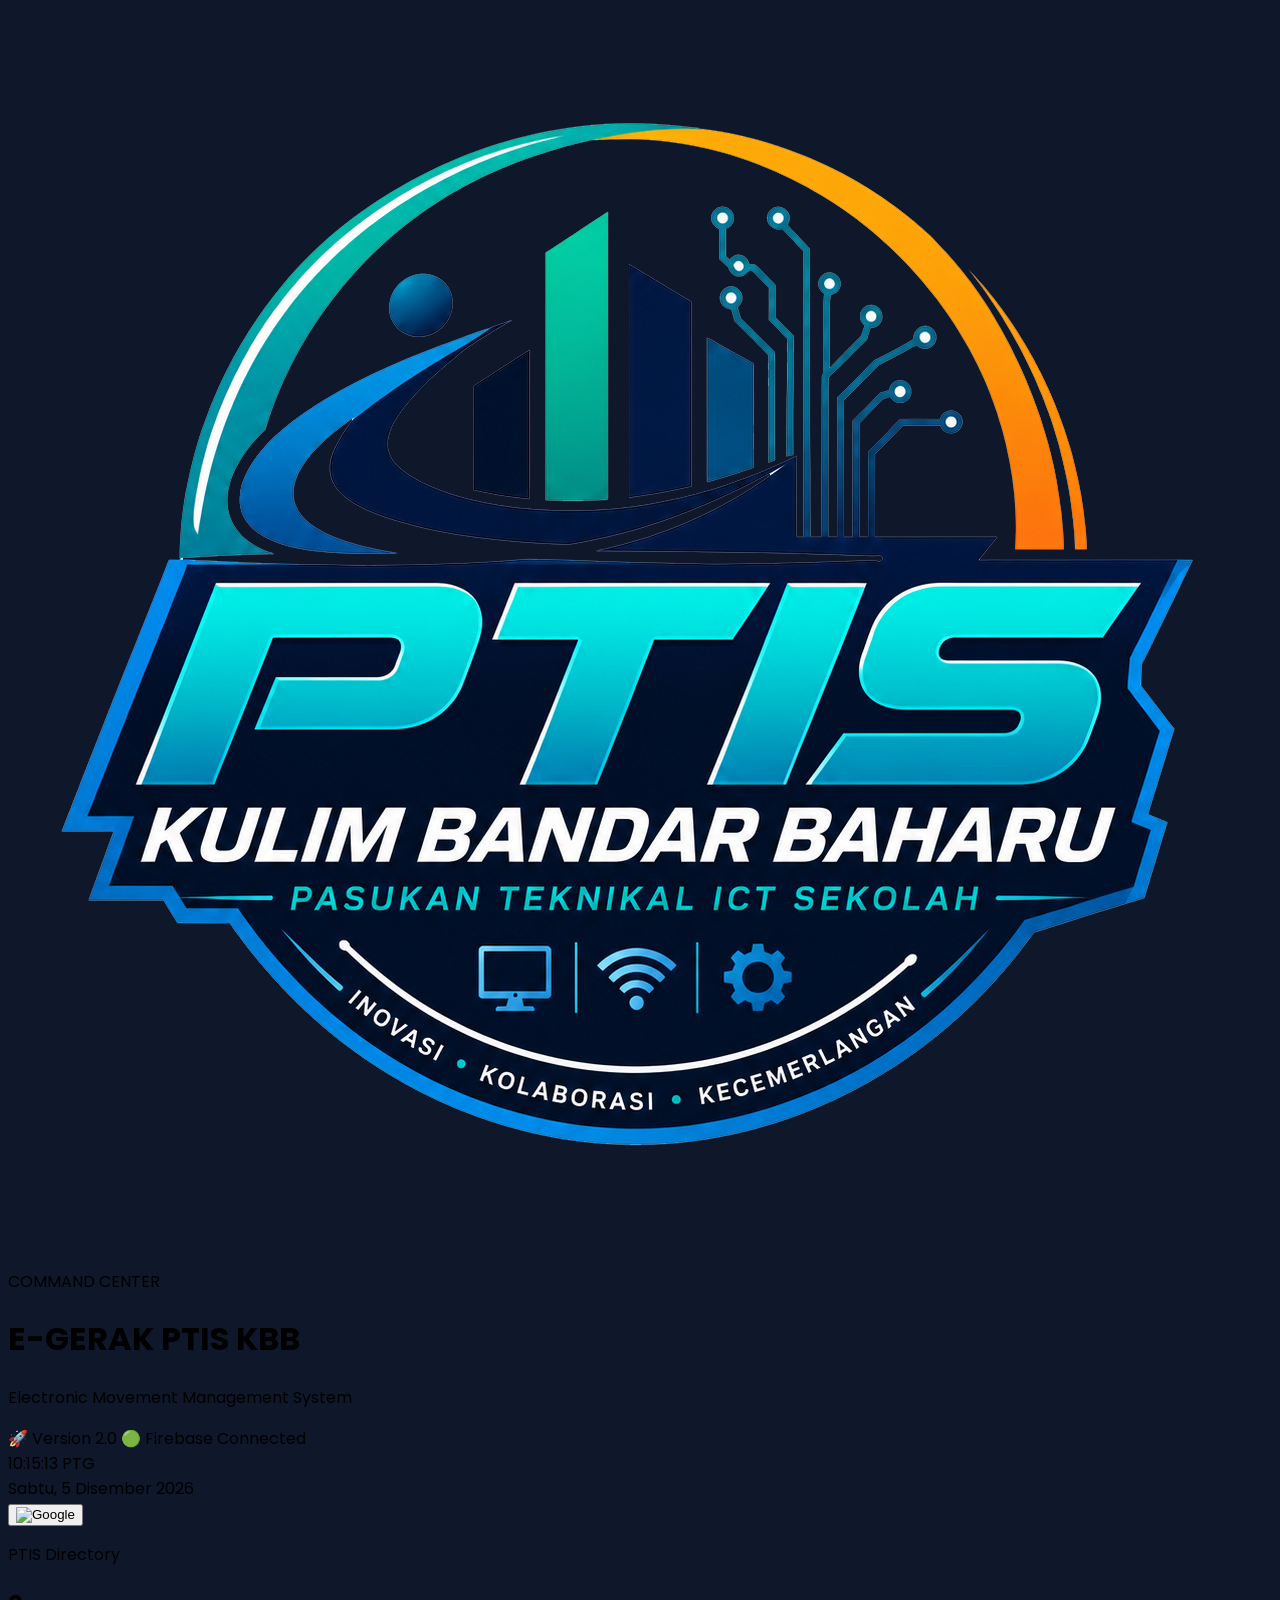
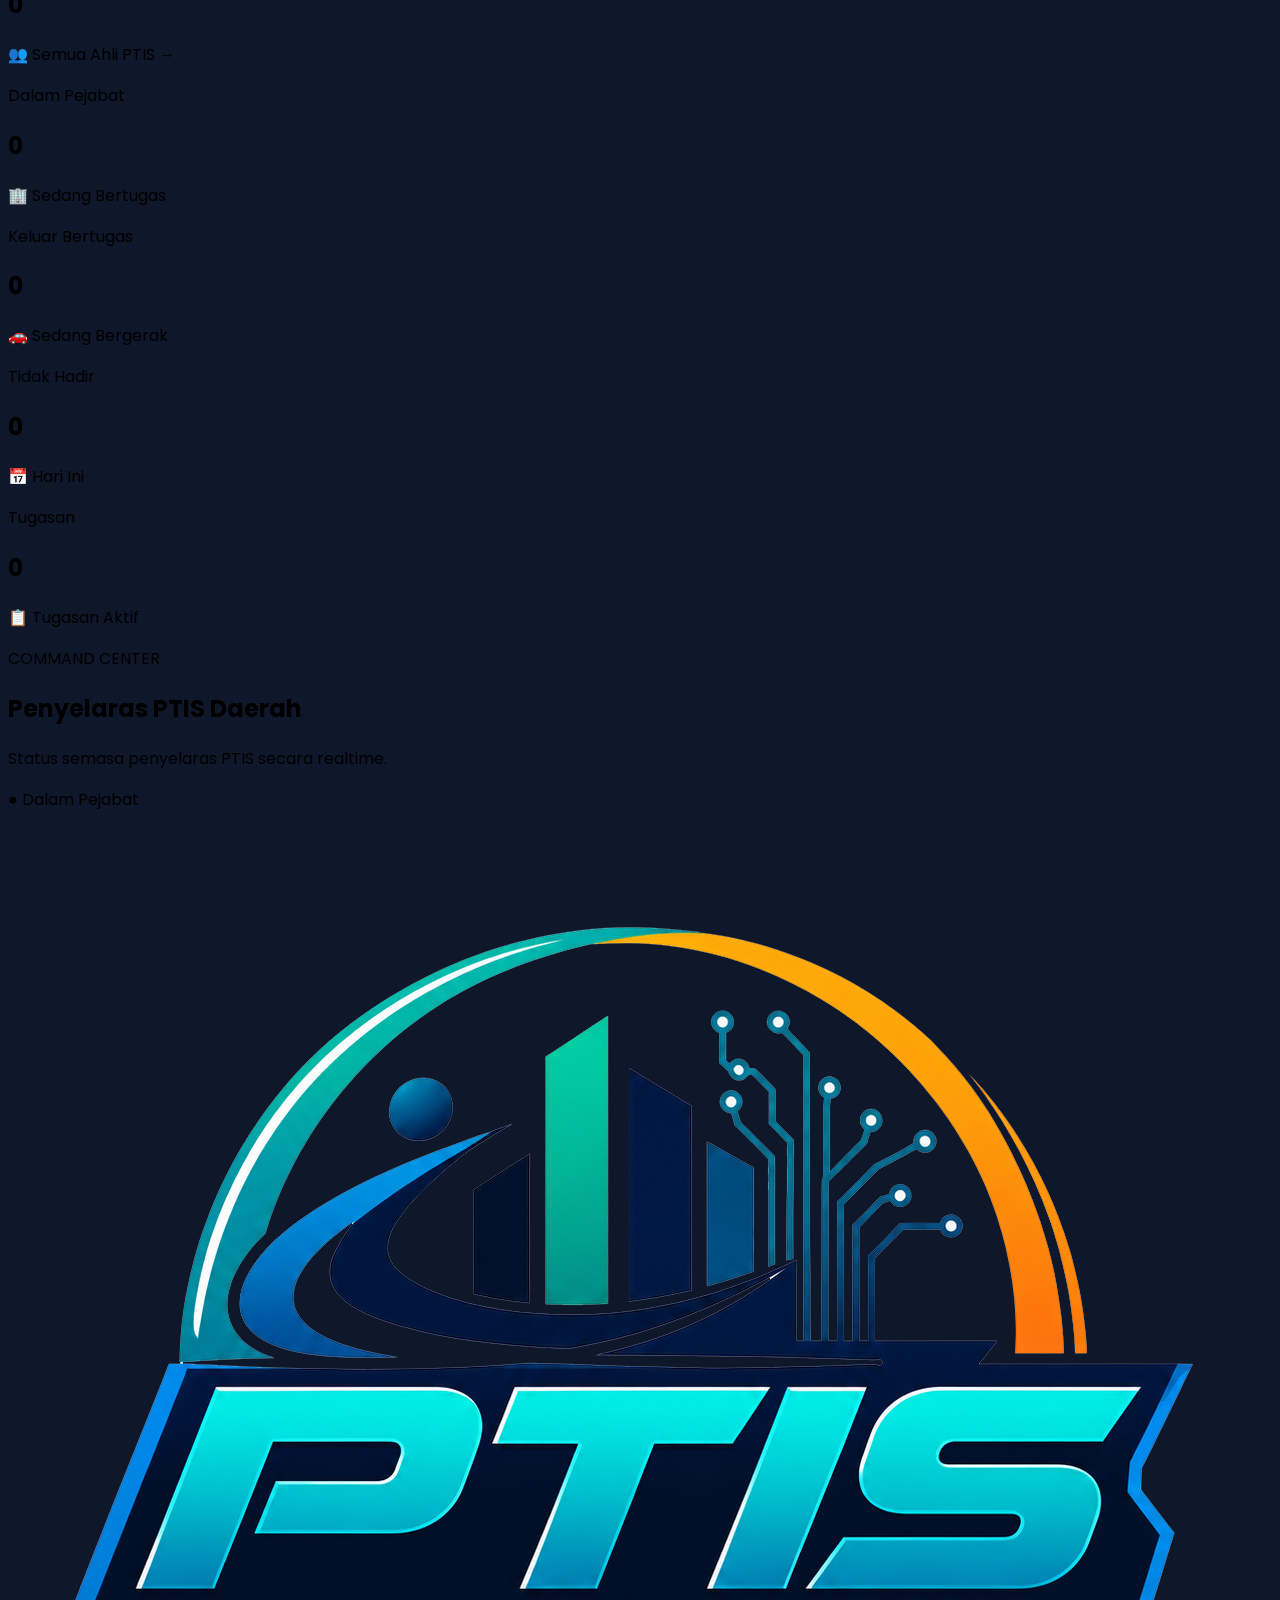
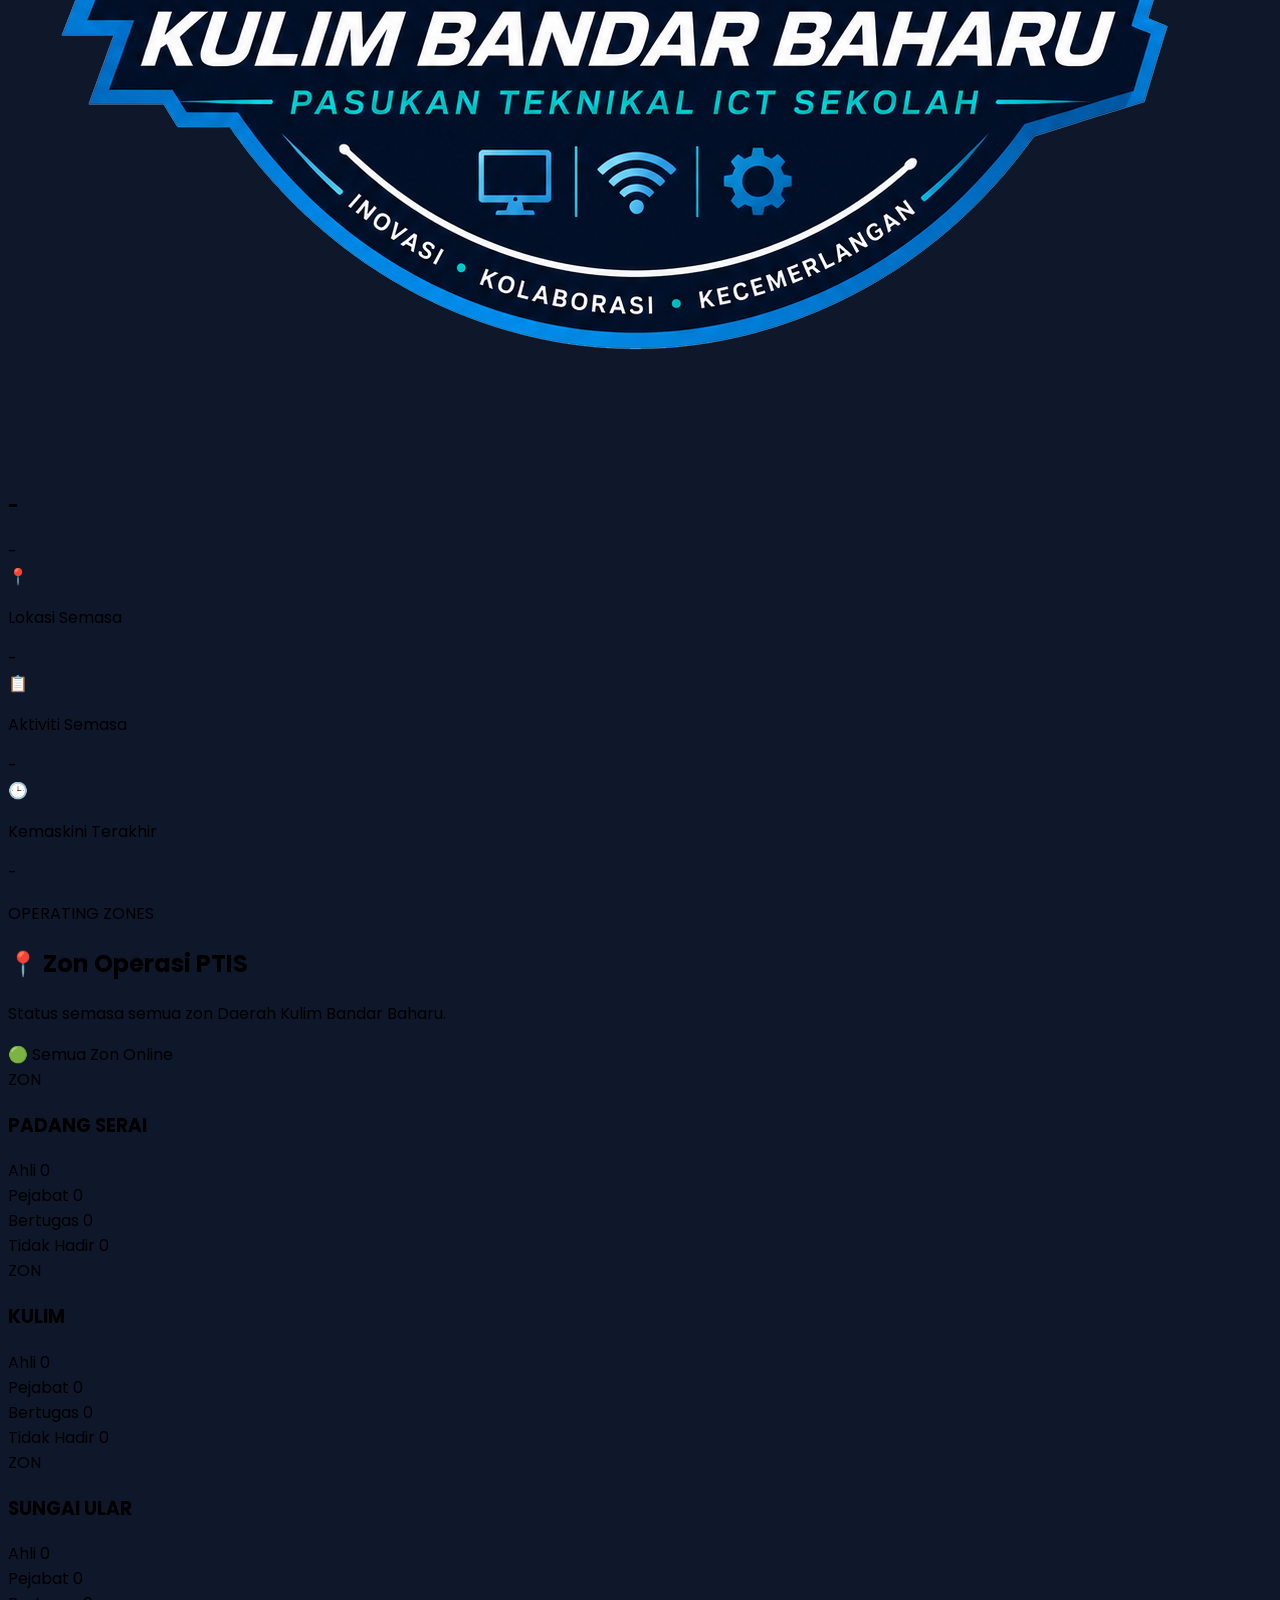
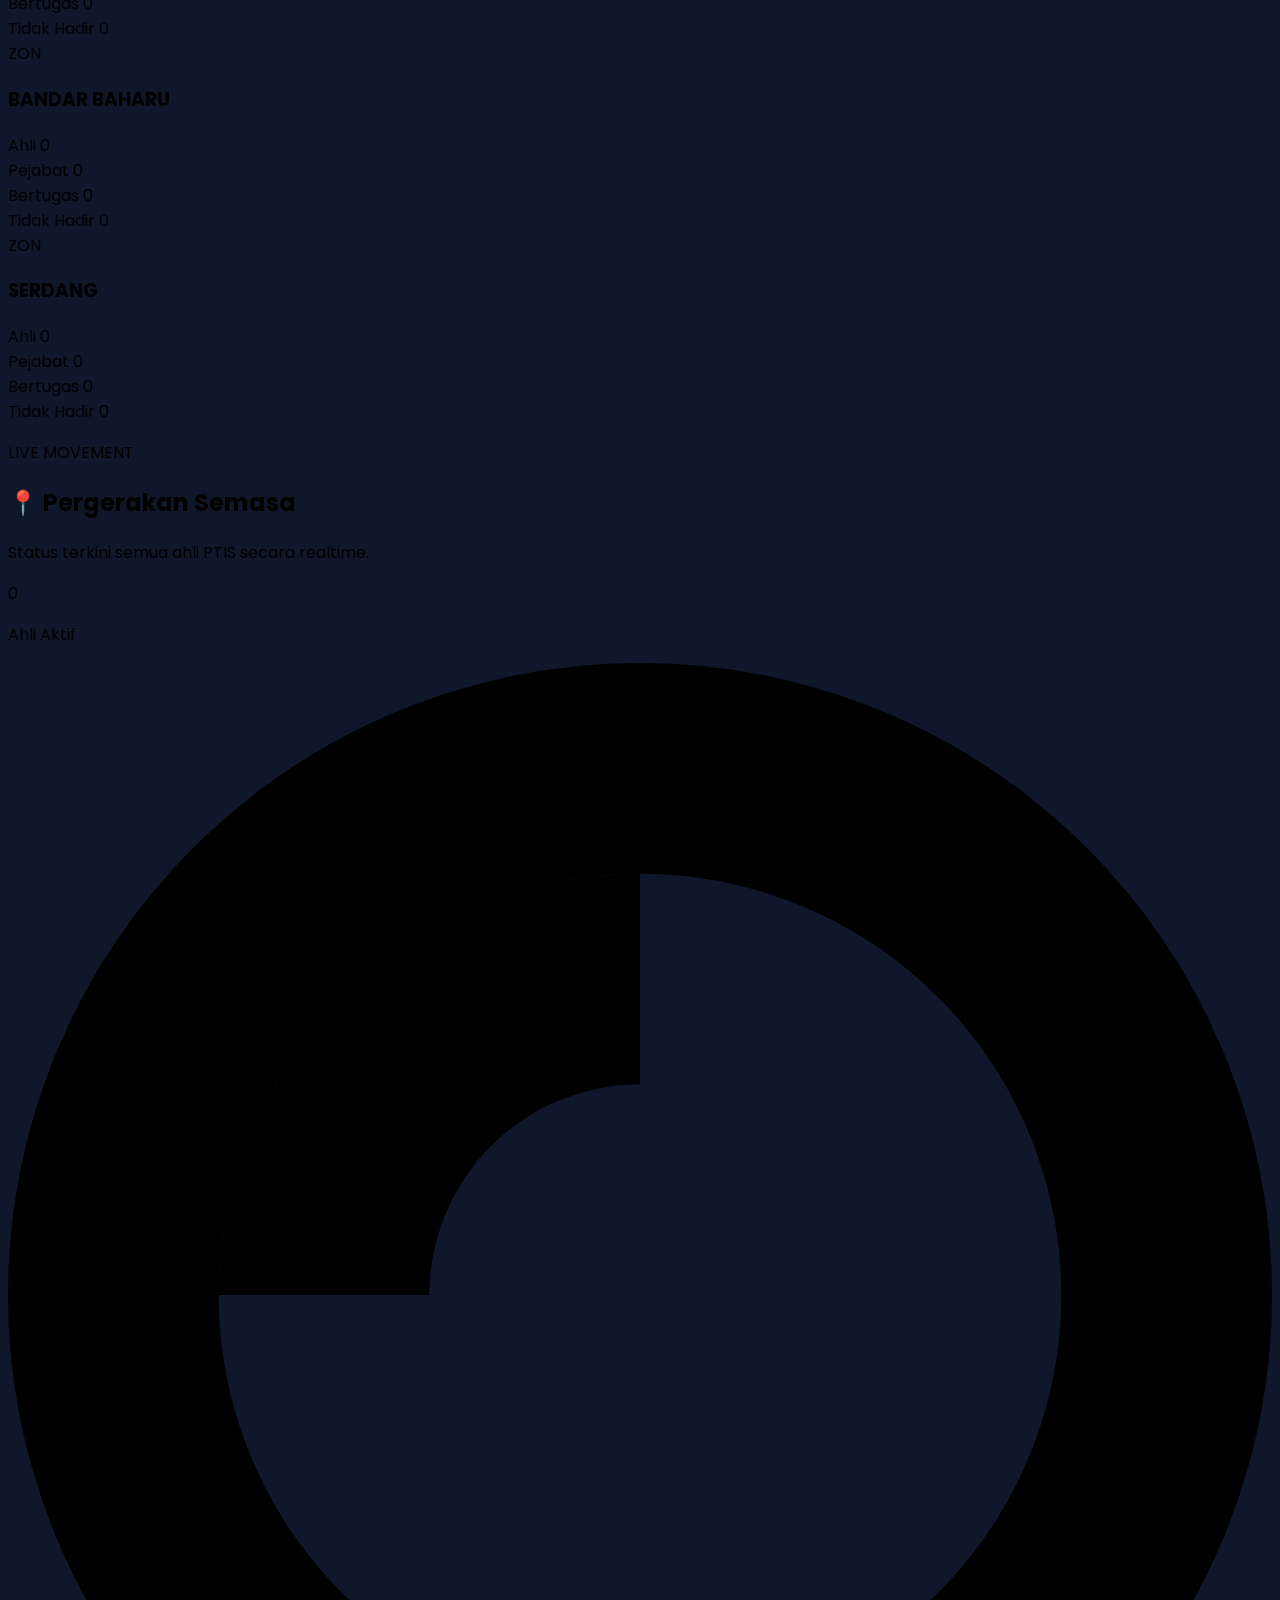
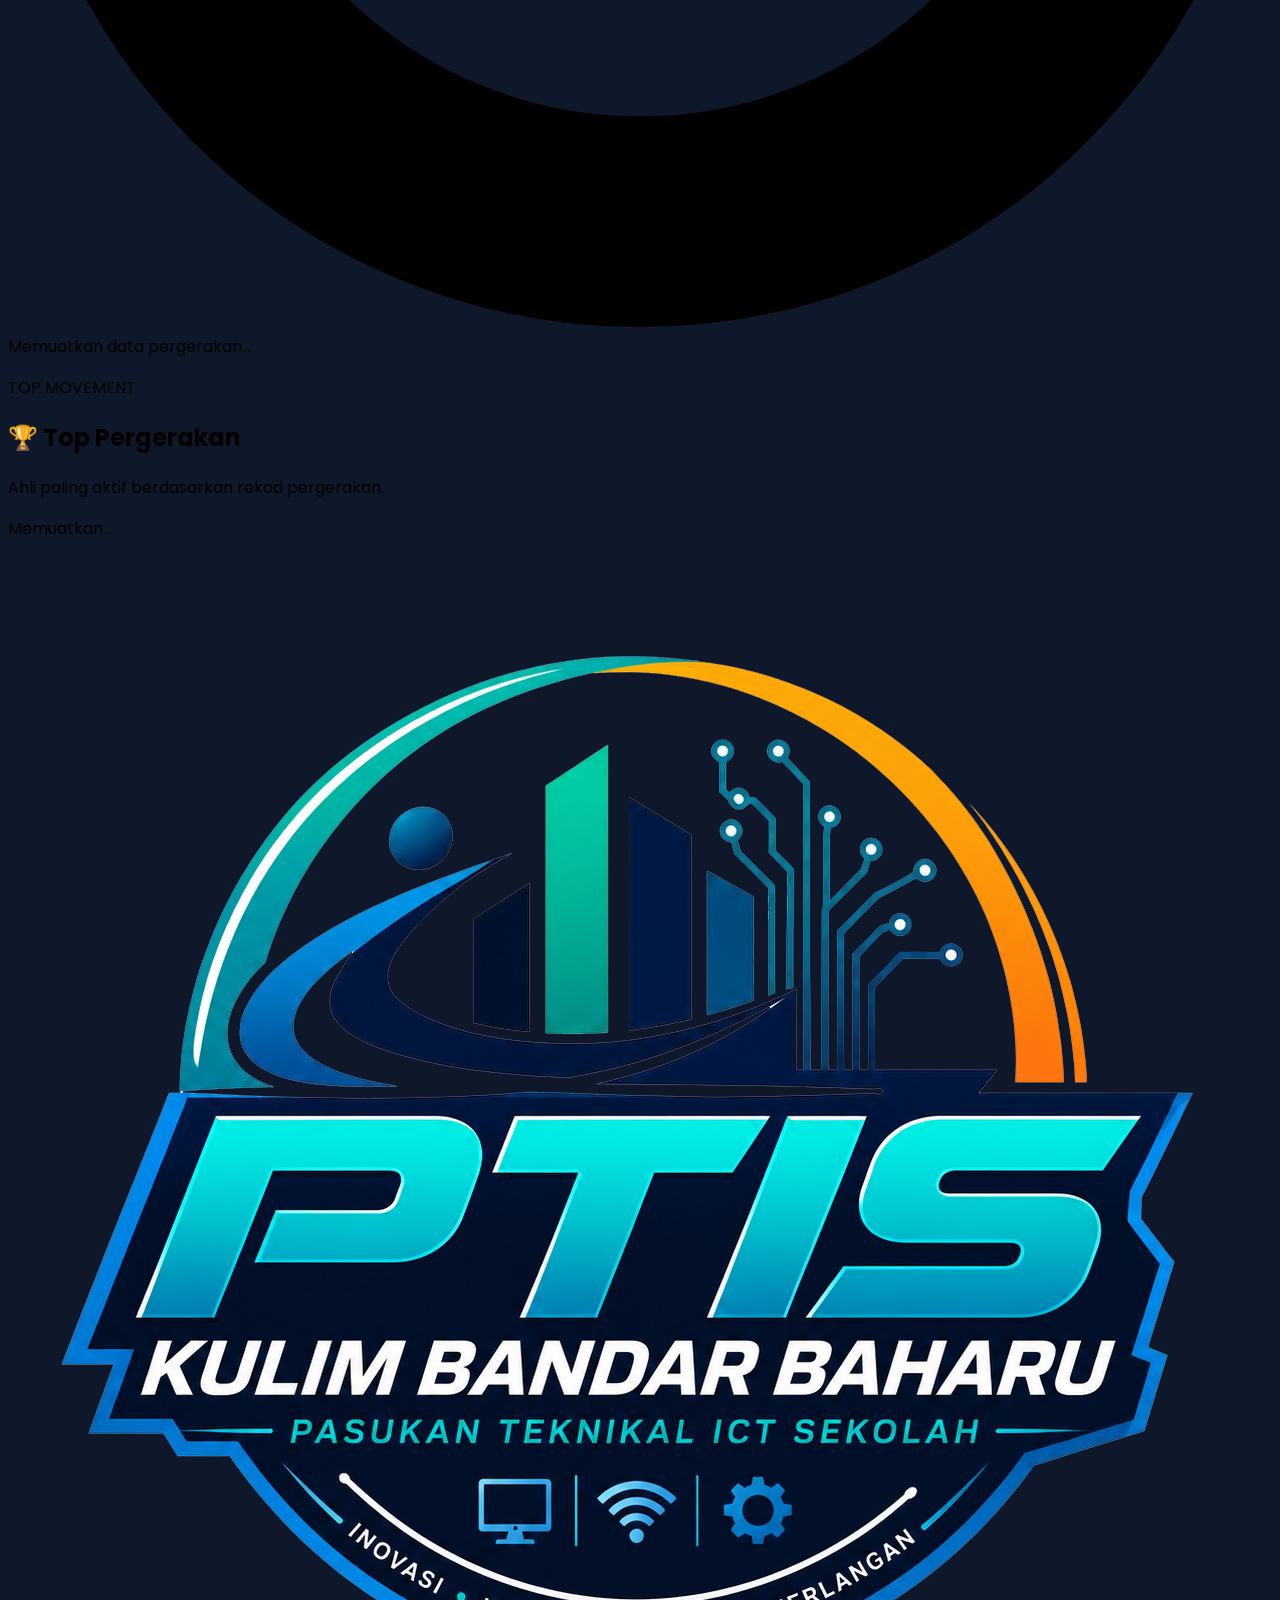
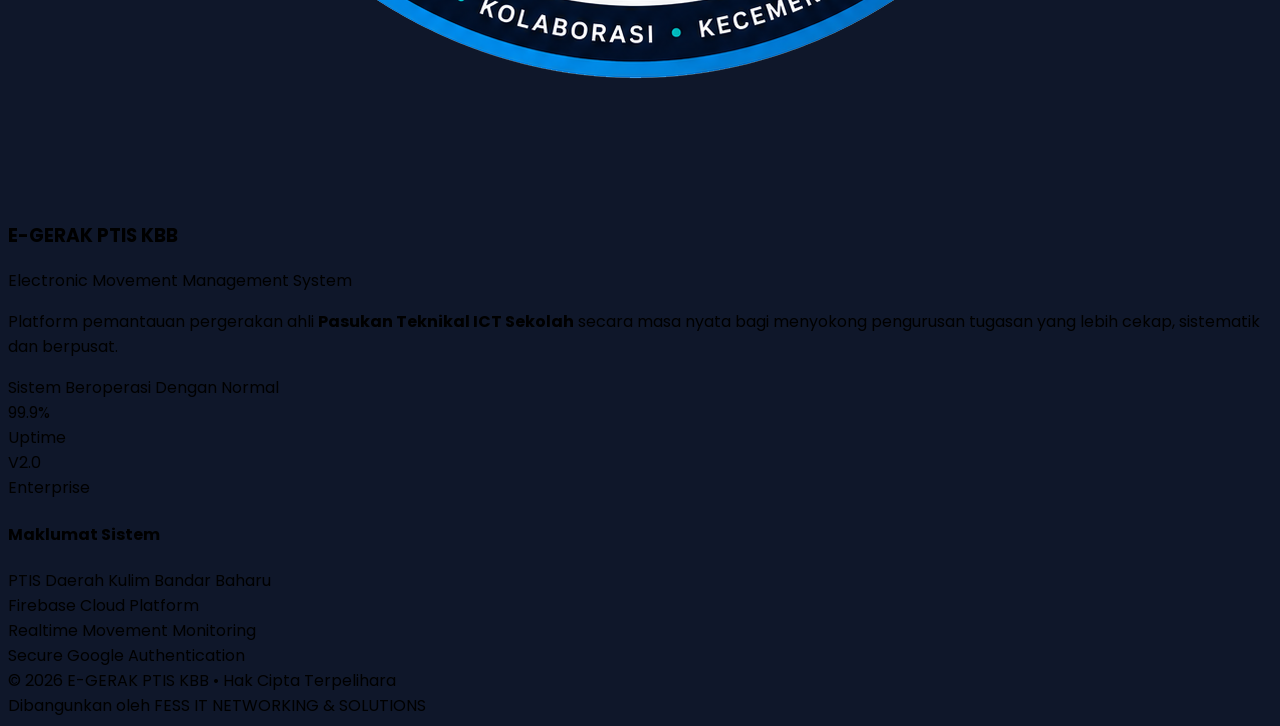
==== index.html @ 6d177a2e "Release v2.0 Enterprise Dashboard and PTIS Directory" ====
<!DOCTYPE html>
<html lang="ms">

<head>

<meta charset="UTF-8">

<meta
name="viewport"
content="width=device-width, initial-scale=1.0">

<meta
name="description"
content="E-GERAK PTIS KBB - Electronic Movement Management System">

<title>E-GERAK PTIS KBB | Command Center</title>

<link
rel="icon"
type="image/png"
href="assets/images/logo-ptis.png">

<!-- Google Fonts -->

<link
rel="preconnect"
href="https://fonts.googleapis.com">

<link
rel="preconnect"
href="https://fonts.gstatic.com"
crossorigin>

<link
href="https://fonts.googleapis.com/css2?family=Poppins:wght@300;400;500;600;700;800&display=swap"
rel="stylesheet">

<!-- Tailwind CSS -->

<script src="https://cdn.tailwindcss.com"></script>

<script>

tailwind.config={

theme:{

extend:{

fontFamily:{

sans:["Poppins","sans-serif"]

},

colors:{

primary:"#2563EB",

secondary:"#06B6D4",

dark:"#0F172A",

card:"#1E293B",

success:"#22C55E"

},

boxShadow:{

glow:"0 0 30px rgba(37,99,235,.35)"

},

borderRadius:{

'4xl':'2rem'

}

}

}

}

</script>

<style>

html{

scroll-behavior:smooth;

}

body{

font-family:'Poppins',sans-serif;

background:#0F172A;

overflow-x:hidden;

}

::-webkit-scrollbar{

width:10px;

}

::-webkit-scrollbar-thumb{

background:#2563EB;

border-radius:20px;

}

::-webkit-scrollbar-track{

background:#111827;

}

@media print{

body{

    background:white;

}

.sidebar,
.header,
#menuToggle{

    display:none !important;

}

.main{

    margin:0 !important;

}

.page{

    padding:0 !important;

}

.content-section{

    display:none !important;

}

#reportsSection{

    display:block !important;

}

button{

    display:none !important;

}

}


</style>

</head>

<body class="bg-slate-50 text-slate-900 font-sans">

<!-- BACKGROUND -->

<div class="fixed inset-0 overflow-hidden -z-10">

    <div class="absolute inset-0 bg-slate-50"></div>

    <div class="absolute top-0 right-0 w-[700px] h-[700px] bg-sky-100 rounded-full blur-3xl opacity-40"></div>

    <div class="absolute bottom-0 left-0 w-[600px] h-[600px] bg-cyan-100 rounded-full blur-3xl opacity-30"></div>

</div>

<!-- CONTAINER -->

<div class="w-full min-h-screen px-6 lg:px-8 py-8">

<!-- ================= HEADER COMMAND CENTER ================= -->

<header class="relative overflow-hidden rounded-[36px] rounded-3xl
bg-white
border
border-slate-200
shadow-xl">

    <!-- Glow -->

    <div class="absolute -top-24 -right-24 w-80 h-80 bg-cyan-500/10 rounded-full blur-3xl"></div>

    <div class="absolute -bottom-20 -left-20 w-72 h-72 bg-blue-500/10 rounded-full blur-3xl"></div>

    <div class="relative p-8">

        <div class="
flex
flex-col
xl:flex-row
items-center
xl:items-start
justify-between
gap-8">

            <!-- LEFT -->

            <div class="
flex
flex-col
sm:flex-row
items-center
sm:items-center
text-center
sm:text-left
gap-5">

                <div class="
w-20 h-20
sm:w-24 sm:h-24
rounded-[24px]
bg-gradient-to-br
from-cyan-500
to-blue-700
shadow-2xl
flex
items-center
justify-center
flex-shrink-0">

    <img
    src="assets/images/logo-ptis.png"
    class="
    w-12 h-12
    sm:w-16 sm:h-16
    object-contain">

</div>

                <div>

                    <span class="uppercase tracking-[6px] text-cyan-400 text-xs font-bold">

                        COMMAND CENTER

                    </span>

                    <h1 class="
text-3xl
sm:text-4xl
lg:text-5xl
font-black
mt-3
leading-tight">

                        E-GERAK PTIS KBB

                    </h1>

                    <p class="
text-slate-500
mt-3
text-base
sm:text-lg">

                        Electronic Movement Management System

                    </p>

                    <div class="flex gap-3 mt-6 flex-wrap">

                        <span class="bg-cyan-500/10 border border-cyan-500/20 px-4 py-2 rounded-full text-cyan-300 text-sm">

                            🚀 Version 2.0

                        </span>

                        <span class="bg-green-500/10 border border-green-500/20 px-4 py-2 rounded-full text-green-300 text-sm">

                            🟢 Firebase Connected

                        </span>

                    </div>

                </div>

            </div>

            <!-- RIGHT -->

            <div class="
flex
flex-col
lg:flex-row
items-center
gap-4
w-full
xl:w-auto">

                <div class="flex items-center gap-4">

                    <div class="bg-slate-50 border border-slate-200/70 rounded-3xl px-5 py-4 text-center border border-slate-700 w-full sm:min-w-[210px]">

                        <div
                        id="digitalClock"
                        class="text-3xl font-black text-cyan-400">

                            00:00:00

                        </div>

                        <div
                        id="todayDate"
                        class="text-slate-500 text-sm mt-2">

                            Loading...

                        </div>

                    </div>

                </div>

                <div class="flex items-center gap-4">

                    

                    <button
id="googleLoginBtn"
type="button"
class="w-12 h-12
bg-white
hover:bg-gray-100
rounded-2xl
shadow-xl
border
border-gray-200
flex
items-center
justify-center
transition
duration-300">

    <img
    src="https://www.gstatic.com/firebasejs/ui/2.0.0/images/auth/google.svg"
    alt="Google"
    class="w-7 h-7">

    <span
    id="loadingSpinner"
    class="hidden">

    <i class="fas fa-spinner fa-spin"></i>

    </span>

</button>

<div
id="loginError"
class="hidden
mt-4
rounded-2xl
bg-red-500/10
border
border-red-500/20
text-red-300
text-center
p-4">

</div>

                </div>

            </div>

        </div>

    </div>

</header>

<!-- ================= KPI DASHBOARD ================= -->

<section
class="

mt-8

flex

justify-center

">

<div
class="

grid

grid-cols-1

sm:grid-cols-2

lg:grid-cols-3

2xl:grid-cols-5

gap-6

w-full

">

    <!-- ================= PTIS DIRECTORY ================= -->

    <div
    id="directoryCard"
    class="

    rounded-3xl

    bg-gradient-to-br

    from-blue-600

    to-blue-800

    p-6

    shadow-2xl

    cursor-pointer

    transition-all

    duration-300

    hover:scale-[1.03]

    hover:shadow-blue-500/40

    ">

        <div class="flex justify-between items-start">

            <div>

                <p class="text-blue-100 text-sm">

                    PTIS Directory

                </p>

                <h1 class="text-4xl font-black mt-4">

                    <span id="totalMembers">0</span>

                </h1>

                <p class="mt-6 text-sm">

                    👥 Semua Ahli PTIS →

                </p>

            </div>

            <i class="fa-solid fa-address-book text-5xl text-blue-200"></i>

        </div>

    </div>

    <!-- ================= DALAM PEJABAT ================= -->

    <div
    class="

    rounded-3xl

    bg-gradient-to-br

    from-green-600

    to-emerald-700

    p-6

    shadow-2xl

    ">

        <p class="text-green-100 text-sm">

            Dalam Pejabat

        </p>

        <h1 class="text-4xl font-black mt-4">

            <span id="officeMembers">0</span>

        </h1>

        <p class="mt-6 text-sm">

            🏢 Sedang Bertugas

        </p>

    </div>

    <!-- ================= KELUAR BERTUGAS ================= -->

    <div
    class="

    rounded-3xl

    bg-gradient-to-br

    from-amber-500

    to-orange-600

    p-6

    shadow-2xl

    ">

        <p class="text-amber-100 text-sm">

            Keluar Bertugas

        </p>

        <h1 class="text-4xl font-black mt-4">

            <span id="activeMovement">0</span>

        </h1>

        <p class="mt-6 text-sm">

            🚗 Sedang Bergerak

        </p>

    </div>

    <!-- ================= TIDAK HADIR ================= -->

    <div
    class="

    rounded-3xl

    bg-gradient-to-br

    from-red-500

    to-red-700

    p-6

    shadow-2xl

    ">

        <p class="text-red-100 text-sm">

            Tidak Hadir

        </p>

        <h1 class="text-4xl font-black mt-4">

            <span id="absentMembers">0</span>

        </h1>

        <p class="mt-6 text-sm">

            📅 Hari Ini

        </p>

    </div>

    <!-- ================= TUGASAN ================= -->

    <div
    class="

    rounded-3xl

    bg-gradient-to-br

    from-cyan-500

    to-sky-700

    p-6

    shadow-2xl

    ">

        <p class="text-cyan-100 text-sm">

            Tugasan

        </p>

        <h1 class="text-4xl font-black mt-4">

            <span id="totalTasks">0</span>

        </h1>

        <p class="mt-6 text-sm">

            📋 Tugasan Aktif

        </p>

    </div>

</div>

</section>

<!-- ==========================================
     PENYELARAS PTIS DAERAH
========================================== -->

<section
id="coordinatorSection"
class="mt-12 mb-10">

    <div
    class="rounded-3xl
    border
    border-cyan-500/20
    bg-white
border border-slate-200
shadow-xl
    backdrop-blur-xl
    overflow-hidden">

        <!-- Header -->

        <div
        class="flex
        items-center
        justify-between
        px-8
        py-6
        border-b
        border-white/10">

            <div>

                <p
                class="text-cyan-400
                uppercase
                tracking-[0.35em]
                text-xs
                font-bold">

                    COMMAND CENTER

                </p>

                <h2
                class="text-3xl
                font-black
                text-slate-900
                mt-2">

                    Penyelaras PTIS Daerah

                </h2>

                <p
                class="text-slate-500
                mt-2">

                    Status semasa penyelaras PTIS secara realtime.

                </p>

            </div>

            <div
            id="coordinatorBadge"
            class="px-5
            py-3
            rounded-full
            bg-green-500/20
            text-green-300
            font-bold">

                ● Dalam Pejabat

            </div>

        </div>

        <!-- BODY -->

<div
class="grid
xl:grid-cols-[380px_1fr]
gap-8
p-8
items-start">

    <!-- ================= LEFT PROFILE ================= -->

    <div
    class="flex
    flex-col
    items-center
    xl:items-start">

        <!-- Avatar -->

        <!-- PHOTO -->

<div class="relative">

    <img
    id="coordinatorPhoto"
    src="assets/images/default-avatar.png"
    alt="Penyelaras PTIS"
    class="
    w-36
    h-36
    rounded-full
    object-cover
    border-4
    border-cyan-400
    shadow-2xl
    bg-slate-800
    transition-all
    duration-500
    hover:scale-105">

    <!-- ONLINE INDICATOR -->

    <div
    id="coordinatorOnlineDot"
    class="
    absolute
    bottom-2
    right-2
    w-6
    h-6
    rounded-full
    bg-green-400
    border-4
    border-slate-900
    animate-pulse">
    </div>

</div>

        <!-- Nama -->

        <h3
        id="coordinatorName"
        class="mt-6
        text-3xl
        font-black
        text-slate-900
        leading-tight
        text-center
        xl:text-left">

            -

        </h3>

        <!-- Jawatan -->

        <div
        id="coordinatorRole"
        class="mt-3
        inline-flex
        items-center
        px-4
        py-2
        rounded-full
        bg-cyan-500/10
        border
        border-cyan-500/30
        text-cyan-300
        font-semibold">

            -

        </div>

    </div>

    <!-- ================= RIGHT INFO ================= -->

    <div
    class="grid
    md:grid-cols-3
    gap-5">

        <!-- Lokasi -->

        <div
        class="rounded-3xl
        bg-slate-50
        border
        border-slate-200
        shadow-lg
        p-6">

            <div
            class="text-3xl">

                📍

            </div>

            <p
            class="text-slate-500
            mt-4">

                Lokasi Semasa

            </p>

            <div
            id="coordinatorLocation"
            class="mt-3
            text-lg
            font-bold
            text-slate-900
            leading-8">

                -

            </div>

        </div>

        <!-- Aktiviti -->

        <div
        class="rounded-3xl
        bg-white
        border
        border-slate-200
        shadow-lg
        p-6">

            <div
            class="text-3xl">

                📋

            </div>

            <p
            class="text-slate-500
            mt-4">

                Aktiviti Semasa

            </p>

            <div
            id="coordinatorActivity"
            class="mt-3
            text-lg
            font-bold
            text-slate-900
            leading-8">

                -

            </div>

        </div>

        <!-- Masa -->

        <div
        class="rounded-3xl
        bg-white
        border
        border-slate-200
        shadow-lg
        p-6">

            <div
            class="text-3xl">

                🕒

            </div>

            <p
            class="text-slate-500
            mt-4">

                Kemaskini Terakhir

            </p>

            <div
            id="coordinatorTime"
            class="mt-3
            text-lg
            font-bold
            text-slate-900
            leading-8">

                -

            </div>

        </div>

    </div>

</div>

</section>

<!-- ================= OPERATING ZONES ================= -->

<section class="mt-10">

<div class="flex items-end justify-between mb-6">

<div>

<p class="uppercase tracking-[5px] text-cyan-400 text-sm font-semibold">

OPERATING ZONES

</p>

<h2 class="text-3xl font-black mt-2">

📍 Zon Operasi PTIS

</h2>

<p class="text-slate-500 mt-2">

Status semasa semua zon Daerah Kulim Bandar Baharu.

</p>

</div>

<div class="hidden lg:block">

<div class="bg-green-500/10 border border-green-500/20 rounded-2xl px-5 py-3">

<span class="text-green-400 font-bold">

🟢 Semua Zon Online

</span>

</div>

</div>

</div>

<div class="grid grid-cols-1 md:grid-cols-2 xl:grid-cols-5 gap-6">

<!-- PADANG SERAI -->

<div class="bg-gradient-to-br bg-white
border
border-slate-200
shadow-xl rounded-[30px] border border-slate-700 p-6 hover:border-cyan-500 hover:-translate-y-2 transition duration-300 shadow-2xl">

<!-- HEADER -->

<div class="relative mb-8">

    <!-- ONLINE STATUS -->

    <div
    class="absolute
    top-1
    right-0
    w-3
    h-3
    rounded-full
    bg-green-400
    animate-pulse">
    </div>

    <!-- LABEL -->

    <div class="text-center">

        <span
        class="
        inline-flex
        items-center
        justify-center
        px-4
        py-1.5
        rounded-full
        border
        border-cyan-500/30
        bg-cyan-500/10
        text-cyan-300
        text-xs
        font-bold
        uppercase
        tracking-[5px]">

            ZON

        </span>

    </div>

    <!-- ZONE NAME -->

    <h3
    class="
    text-3xl
    font-black
    text-center
    mt-5
    tracking-tight">

        PADANG SERAI

    </h3>

</div>

<div class="space-y-3 mt-6">

    <div class="flex justify-between">
        <span class="text-slate-500">Ahli</span>
        <span id="padangAhli" class="font-bold">0</span>
    </div>

    <div class="flex justify-between">
        <span class="text-slate-500">Pejabat</span>
        <span id="padangOffice" class="text-green-400 font-bold">0</span>
    </div>

    <div class="flex justify-between">
        <span class="text-slate-500">Bertugas</span>
        <span id="padangMovement" class="text-yellow-400 font-bold">0</span>
    </div>

    <div class="flex justify-between">
        <span class="text-slate-500">Tidak Hadir</span>
        <span id="padangAbsent" class="text-red-400 font-bold">0</span>
    </div>

</div>

<div class="mt-6">

<div class="w-full h-2 rounded-full bg-slate-700">

<div
id="padangProgress"
class="h-2 rounded-full bg-cyan-400"
style="width:0%">
</div>

</div>

</div>

</div>

<!-- ================= KULIM ================= -->

<div class="bg-gradient-to-br bg-white
border
border-slate-200
shadow-xl rounded-[30px] border border-slate-700 p-6 hover:border-cyan-500 hover:-translate-y-2 transition duration-300 shadow-2xl">

    <!-- HEADER -->

<div class="relative mb-8">

    <!-- ONLINE STATUS -->

    <div
    class="absolute
    top-1
    right-0
    w-3
    h-3
    rounded-full
    bg-green-400
    animate-pulse">
    </div>

    <!-- LABEL -->

    <div class="text-center">

        <span
        class="
        inline-flex
        items-center
        justify-center
        px-4
        py-1.5
        rounded-full
        border
        border-cyan-500/30
        bg-cyan-500/10
        text-cyan-300
        text-xs
        font-bold
        uppercase
        tracking-[5px]">

            ZON

        </span>

    </div>

    <!-- ZONE NAME -->

    <h3
    class="
    text-3xl
    font-black
    text-center
    mt-5
    tracking-tight">

        KULIM

    </h3>

</div>

    <div class="space-y-3 mt-6">

    <div class="flex justify-between">
        <span class="text-slate-500">Ahli</span>
        <span id="kulimAhli" class="font-bold">0</span>
    </div>

    <div class="flex justify-between">
        <span class="text-slate-500">Pejabat</span>
        <span id="kulimOffice" class="text-green-400 font-bold">0</span>
    </div>

    <div class="flex justify-between">
        <span class="text-slate-500">Bertugas</span>
        <span id="kulimMovement" class="text-yellow-400 font-bold">0</span>
    </div>

    <div class="flex justify-between">
        <span class="text-slate-500">Tidak Hadir</span>
        <span id="kulimAbsent" class="text-red-400 font-bold">0</span>
    </div>

</div>

    <div class="mt-6">

        <div class="w-full h-2 rounded-full bg-slate-700">

            <div
                id="kulimProgress"
                class="h-2 rounded-full bg-blue-400"
                style="width:0%">
            </div>

        </div>

    </div>

</div>


<!-- ================= SUNGAI ULAR ================= -->

<div class="bg-gradient-to-br bg-white
border
border-slate-200
shadow-xl rounded-[30px] border border-slate-700 p-6 hover:border-cyan-500 hover:-translate-y-2 transition duration-300 shadow-2xl">

    <!-- HEADER -->

<div class="relative mb-8">

    <!-- ONLINE STATUS -->

    <div
    class="absolute
    top-1
    right-0
    w-3
    h-3
    rounded-full
    bg-green-400
    animate-pulse">
    </div>

    <!-- LABEL -->

    <div class="text-center">

        <span
        class="
        inline-flex
        items-center
        justify-center
        px-4
        py-1.5
        rounded-full
        border
        border-cyan-500/30
        bg-cyan-500/10
        text-cyan-300
        text-xs
        font-bold
        uppercase
        tracking-[5px]">

            ZON

        </span>

    </div>

    <!-- ZONE NAME -->

    <h3
    class="
    text-3xl
    font-black
    text-center
    mt-5
    tracking-tight">

        SUNGAI ULAR

    </h3>

</div>

    <div class="space-y-3 mt-6">

    <div class="flex justify-between">
        <span class="text-slate-500">Ahli</span>
        <span id="sungaiAhli" class="font-bold">0</span>
    </div>

    <div class="flex justify-between">
        <span class="text-slate-500">Pejabat</span>
        <span id="sungaiOffice" class="text-green-400 font-bold">0</span>
    </div>

    <div class="flex justify-between">
        <span class="text-slate-500">Bertugas</span>
        <span id="sungaiMovement" class="text-yellow-400 font-bold">0</span>
    </div>

    <div class="flex justify-between">
        <span class="text-slate-500">Tidak Hadir</span>
        <span id="sungaiAbsent" class="text-red-400 font-bold">0</span>
    </div>

</div>

    <div class="mt-6">

        <div class="w-full h-2 rounded-full bg-slate-700">

            <div
                id="sungaiProgress"
                class="h-2 rounded-full bg-purple-400"
                style="width:0%">
            </div>

        </div>

    </div>

</div>


<!-- ================= BANDAR BAHARU ================= -->

<div class="bg-gradient-to-br bg-white
border
border-slate-200
shadow-xl rounded-[30px] border border-slate-700 p-6 hover:border-cyan-500 hover:-translate-y-2 transition duration-300 shadow-2xl">

    <!-- HEADER -->

<div class="relative mb-8">

    <!-- ONLINE STATUS -->

    <div
    class="absolute
    top-1
    right-0
    w-3
    h-3
    rounded-full
    bg-green-400
    animate-pulse">
    </div>

    <!-- LABEL -->

    <div class="text-center">

        <span
        class="
        inline-flex
        items-center
        justify-center
        px-4
        py-1.5
        rounded-full
        border
        border-cyan-500/30
        bg-cyan-500/10
        text-cyan-300
        text-xs
        font-bold
        uppercase
        tracking-[5px]">

            ZON

        </span>

    </div>

    <!-- ZONE NAME -->

    <h3
    class="
    text-3xl
    font-black
    text-center
    mt-5
    tracking-tight">

        BANDAR BAHARU

    </h3>

</div>

    <div class="space-y-3 mt-6">

    <div class="flex justify-between">
        <span class="text-slate-500">Ahli</span>
        <span id="bbAhli" class="font-bold">0</span>
    </div>

    <div class="flex justify-between">
        <span class="text-slate-500">Pejabat</span>
        <span id="bbOffice" class="text-green-400 font-bold">0</span>
    </div>

    <div class="flex justify-between">
        <span class="text-slate-500">Bertugas</span>
        <span id="bbMovement" class="text-yellow-400 font-bold">0</span>
    </div>

    <div class="flex justify-between">
        <span class="text-slate-500">Tidak Hadir</span>
        <span id="bbAbsent" class="text-red-400 font-bold">0</span>
    </div>

</div>

    <div class="mt-6">

        <div class="w-full h-2 rounded-full bg-slate-700">

            <div
                id="bbProgress"
                class="h-2 rounded-full bg-orange-400"
                style="width:0%">
            </div>

        </div>

    </div>

</div>


<!-- ================= SERDANG ================= -->

<div class="bg-gradient-to-br bg-white
border
border-slate-200
shadow-xl rounded-[30px] border border-slate-700 p-6 hover:border-cyan-500 hover:-translate-y-2 transition duration-300 shadow-2xl">

    <!-- HEADER -->

<div class="relative mb-8">

    <!-- ONLINE STATUS -->

    <div
    class="absolute
    top-1
    right-0
    w-3
    h-3
    rounded-full
    bg-green-400
    animate-pulse">
    </div>

    <!-- LABEL -->

    <div class="text-center">

        <span
        class="
        inline-flex
        items-center
        justify-center
        px-4
        py-1.5
        rounded-full
        border
        border-cyan-500/30
        bg-cyan-500/10
        text-cyan-300
        text-xs
        font-bold
        uppercase
        tracking-[5px]">

            ZON

        </span>

    </div>

    <!-- ZONE NAME -->

    <h3
    class="
    text-3xl
    font-black
    text-center
    mt-5
    tracking-tight">

        SERDANG

    </h3>

</div>

    <div class="space-y-3 mt-6">

    <div class="flex justify-between">
        <span class="text-slate-500">Ahli</span>
        <span id="serdangAhli" class="font-bold">0</span>
    </div>

    <div class="flex justify-between">
        <span class="text-slate-500">Pejabat</span>
        <span id="serdangOffice" class="text-green-400 font-bold">0</span>
    </div>

    <div class="flex justify-between">
        <span class="text-slate-500">Bertugas</span>
        <span id="serdangMovement" class="text-yellow-400 font-bold">0</span>
    </div>

    <div class="flex justify-between">
        <span class="text-slate-500">Tidak Hadir</span>
        <span id="serdangAbsent" class="text-red-400 font-bold">0</span>
    </div>

</div>

    <div class="mt-6">

        <div class="w-full h-2 rounded-full bg-slate-700">

            <div
                id="serdangProgress"
                class="h-2 rounded-full bg-emerald-400"
                style="width:0%">
            </div>

        </div>

    </div>

</div>

</section>

<!-- ================= OPERATION CENTER ================= -->

<section class="grid grid-cols-1 2xl:grid-cols-5 gap-8 mt-10">

    <!-- ================= PERGERAKAN SEMASA (REALTIME) ================= -->

<div class="2xl:col-span-3 rounded-[32px] bg-gradient-to-br bg-white
border
border-slate-200
shadow-xl border border-slate-700 shadow-2xl overflow-hidden">

    <!-- HEADER -->

    <div class="px-8 py-7 border-b border-slate-700 flex items-center justify-between">

        <div>

            <p class="uppercase tracking-[5px] text-cyan-400 text-sm font-semibold">

                LIVE MOVEMENT

            </p>

            <h2 class="text-3xl font-black mt-2">

                📍 Pergerakan Semasa

            </h2>

            <p class="text-slate-500 mt-2">

                Status terkini semua ahli PTIS secara realtime.

            </p>

        </div>

        <div class="text-right">

            <div
            id="liveMovementTotal"
            class="text-3xl font-black text-cyan-400">

                0

            </div>

            <p class="text-slate-500">

                Ahli Aktif

            </p>

        </div>

    </div>

    <!-- LIST -->

    <div
    id="liveMovementContainer"
    class="divide-y divide-slate-800">

        <!-- Loading -->

        <div
        class="px-8 py-12 text-center">

            <div
            class="inline-flex
            items-center
            gap-3
            text-slate-500">

                <svg
                class="animate-spin
                h-6
                w-6
                text-cyan-400"
                fill="none"
                viewBox="0 0 24 24">

                    <circle
                    class="opacity-25"
                    cx="12"
                    cy="12"
                    r="10"
                    stroke="currentColor"
                    stroke-width="4">
                    </circle>

                    <path
                    class="opacity-75"
                    fill="currentColor"
                    d="M4 12a8 8 0 018-8v4a4 4 0 00-4 4H4z">
                    </path>

                </svg>

                <span>

                    Memuatkan data pergerakan...

                </span>

            </div>

        </div>

    </div>

</div>

<!-- ================= TOP MOVEMENT ================= -->

<div class="xl:col-span-2">

    <div class="rounded-[32px]
    bg-gradient-to-br
    bg-white
border
border-slate-200
shadow-xl
    border
    border-slate-700
    shadow-2xl
    overflow-hidden">

        <!-- HEADER -->

        <div class="px-7 py-6 border-b border-slate-700">

            <p class="uppercase tracking-[4px] text-amber-400 text-sm font-semibold">

                TOP MOVEMENT

            </p>

            <h2 class="text-2xl font-black mt-2">

                🏆 Top Pergerakan

            </h2>

            <p class="text-slate-500 mt-2 text-sm">

                Ahli paling aktif berdasarkan rekod pergerakan.

            </p>

        </div>

        <!-- LIST -->

        <div
        id="topMovementList"
        class="p-5 space-y-3 min-h-[220px]">

            <div class="text-slate-500">

                Memuatkan...

            </div>

        </div>

    </div>

</div>

</section>

<!-- ================= ENTERPRISE FOOTER ================= -->

<footer class="mt-14 mb-8">

    <div class="rounded-[36px] bg-white border border-slate-200 shadow-xl overflow-hidden">

        <div class="p-8">

            <div class="grid lg:grid-cols-3 gap-10">

                <!-- ================= LEFT ================= -->

                <div>

                    <div class="flex items-center gap-4">

                        <img
                        src="assets/images/logo-ptis.png"
                        class="w-16 h-16 rounded-2xl shadow-md">

                        <div>

                            <h3 class="text-2xl font-black text-slate-900">

                                E-GERAK PTIS KBB

                            </h3>

                            <p class="text-slate-500">

                                Electronic Movement Management System

                            </p>

                        </div>

                    </div>

                    <p class="mt-6 text-slate-600 leading-8">

                        Platform pemantauan pergerakan ahli
                        <strong>Pasukan Teknikal ICT Sekolah</strong>
                        secara masa nyata bagi menyokong pengurusan
                        tugasan yang lebih cekap, sistematik dan
                        berpusat.

                    </p>

                </div>

                <!-- ================= CENTER ================= -->

                <div class="text-center">

                    <span class="inline-flex items-center gap-3 px-5 py-3 rounded-full bg-green-100 text-green-700 font-bold">

                        <span class="w-3 h-3 rounded-full bg-green-500 animate-pulse"></span>

                        Sistem Beroperasi Dengan Normal

                    </span>

                    <div class="grid grid-cols-2 gap-5 mt-8">

                        <div class="rounded-3xl bg-slate-50 border border-slate-200 p-5">

                            <div class="text-4xl font-black text-cyan-600">

                                99.9%

                            </div>

                            <div class="text-slate-500 mt-2">

                                Uptime

                            </div>

                        </div>

                        <div class="rounded-3xl bg-slate-50 border border-slate-200 p-5">

                            <div class="text-4xl font-black text-green-600">

                                V2.0

                            </div>

                            <div class="text-slate-500 mt-2">

                                Enterprise

                            </div>

                        </div>

                    </div>

                </div>

                <!-- ================= RIGHT ================= -->

                <div>

                    <h4 class="text-xl font-black text-slate-900 mb-5">

                        Maklumat Sistem

                    </h4>

                    <div class="space-y-4">

                        <div class="flex items-center gap-3">

                            <i class="fa-solid fa-building text-cyan-600 w-5"></i>

                            <span class="text-slate-600">

                                PTIS Daerah Kulim Bandar Baharu

                            </span>

                        </div>

                        <div class="flex items-center gap-3">

                            <i class="fa-solid fa-cloud text-cyan-600 w-5"></i>

                            <span class="text-slate-600">

                                Firebase Cloud Platform

                            </span>

                        </div>

                        <div class="flex items-center gap-3">

                            <i class="fa-solid fa-location-dot text-cyan-600 w-5"></i>

                            <span class="text-slate-600">

                                Realtime Movement Monitoring

                            </span>

                        </div>

                        <div class="flex items-center gap-3">

                            <i class="fa-solid fa-shield-halved text-cyan-600 w-5"></i>

                            <span class="text-slate-600">

                                Secure Google Authentication

                            </span>

                        </div>

                    </div>

                </div>

            </div>

            <div class="mt-10 pt-6 border-t border-slate-200 flex flex-col lg:flex-row justify-between items-center gap-4">

                <div class="text-slate-500 text-sm">

                    © 2026 E-GERAK PTIS KBB • Hak Cipta Terpelihara

                </div>

                <div class="flex items-center gap-2 text-sm">

                    <span class="text-slate-500">

                        Dibangunkan oleh

                    </span>

                    <span class="font-bold text-cyan-600">

                        FESS IT NETWORKING & SOLUTIONS

                    </span>

                </div>

            </div>

        </div>

    </div>

</footer>

</div>

<script>

function updateClock(){

const now=new Date();

document.getElementById("digitalClock").innerHTML=
now.toLocaleTimeString("ms-MY");

document.getElementById("todayDate").innerHTML=
now.toLocaleDateString("ms-MY",{

weekday:"long",

day:"numeric",

month:"long",

year:"numeric"

});

}

updateClock();

setInterval(updateClock,1000);

</script>

<!-- Dashboard -->

<script type="module" src="assets/js/dashboard-home.js"></script>

<script type="module" src="assets/js/auth.js"></script>

</body>

</html>
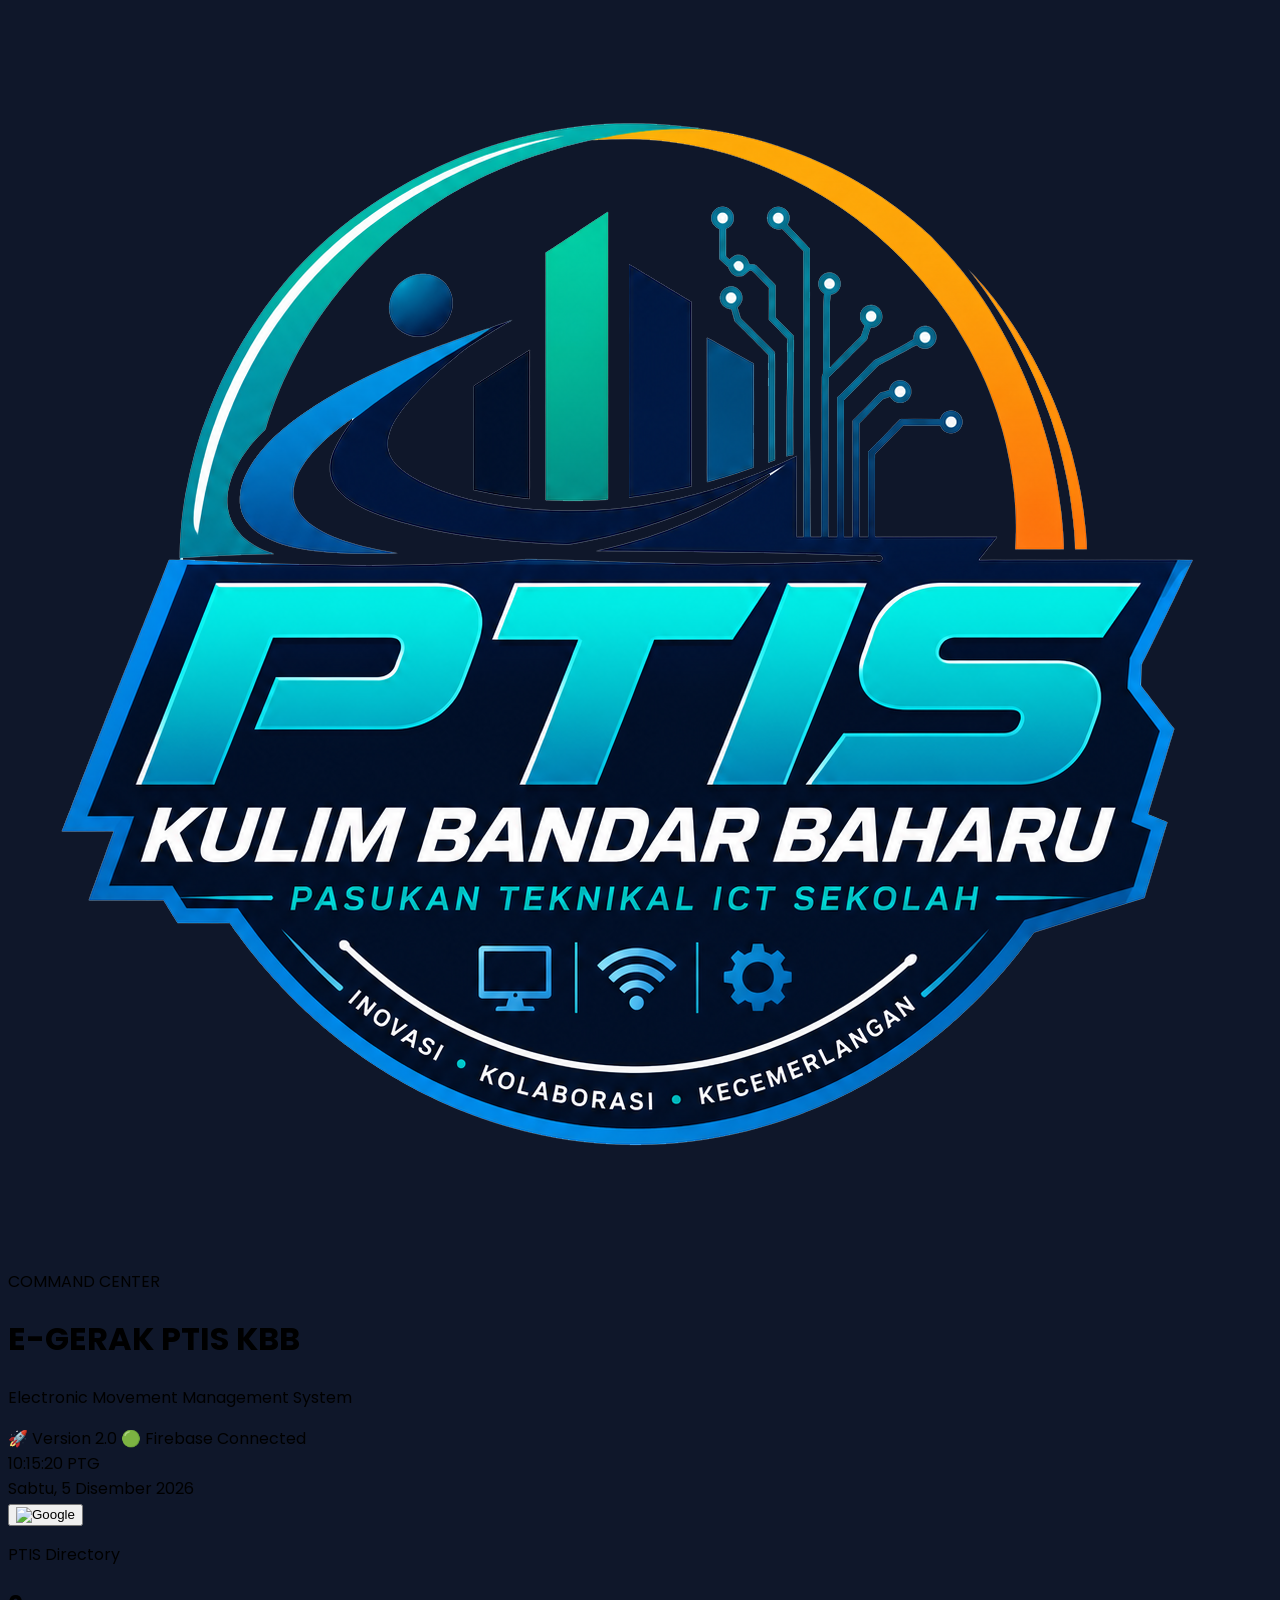
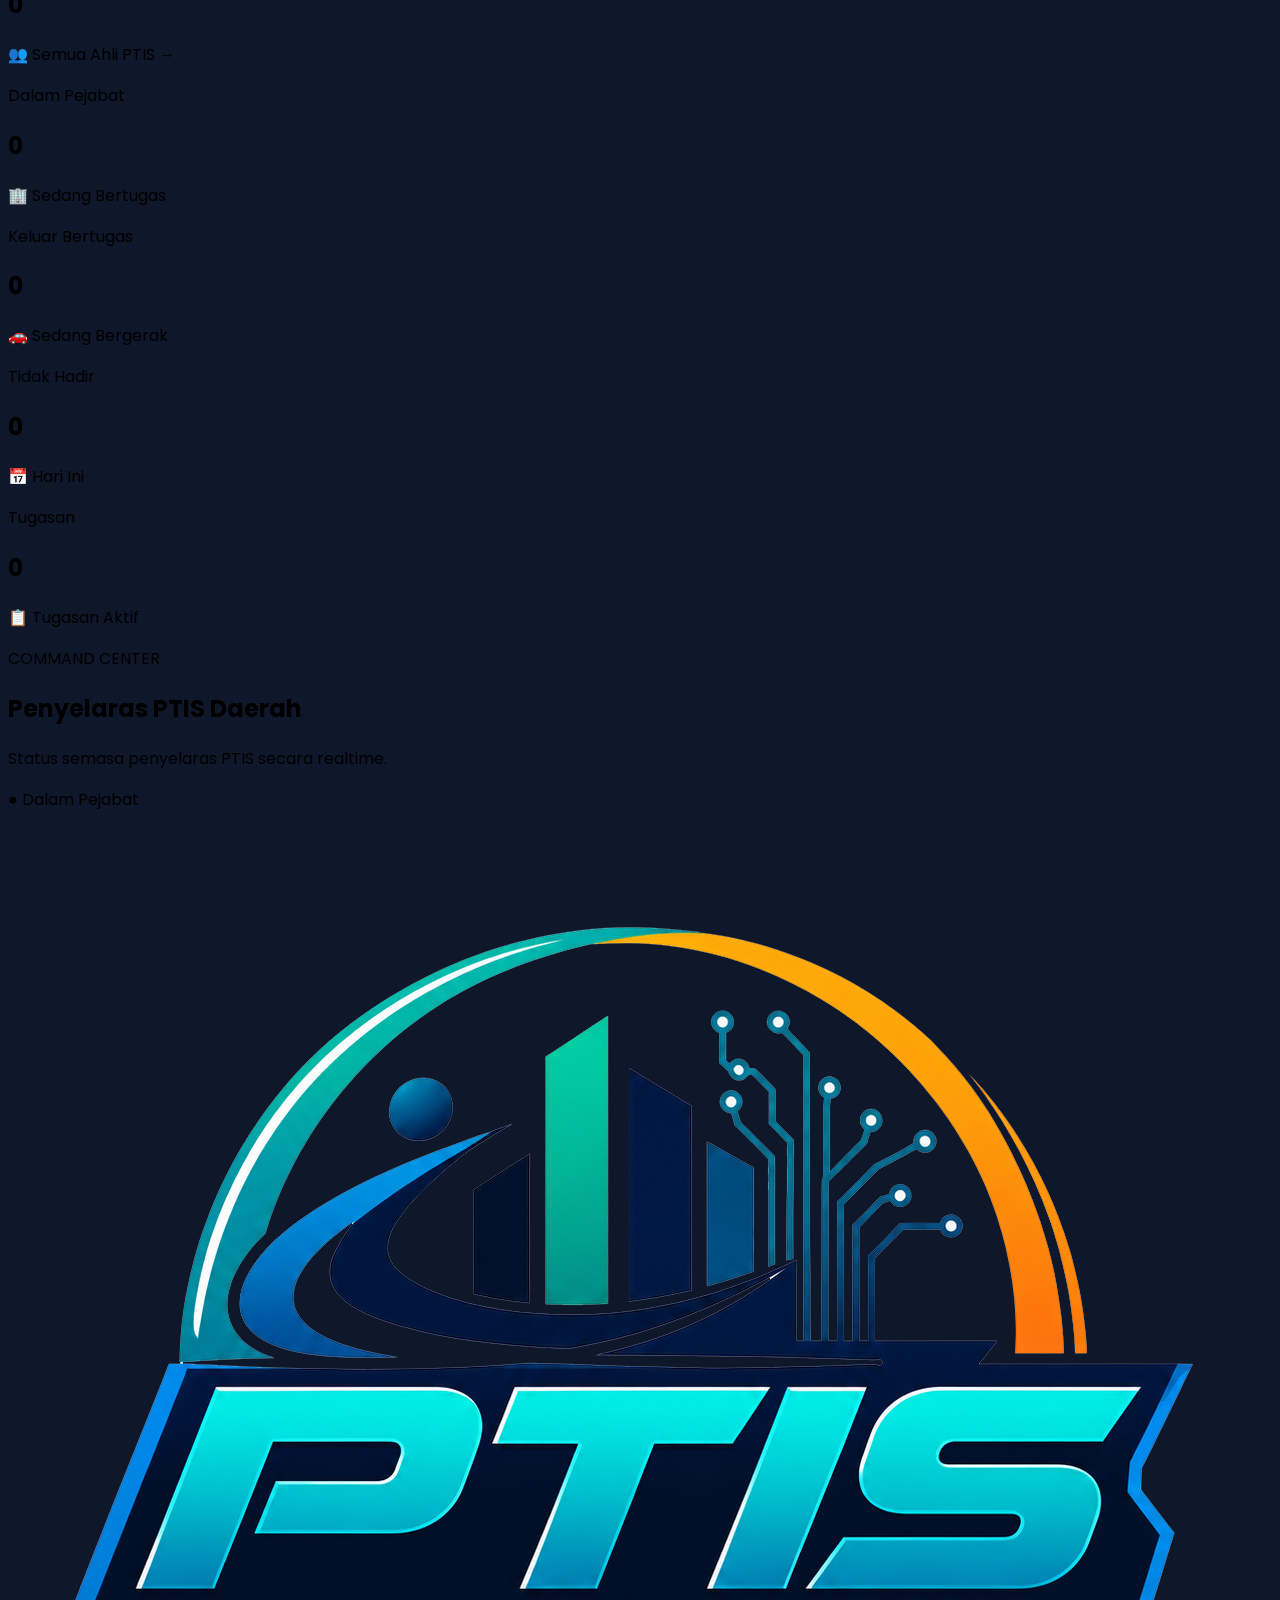
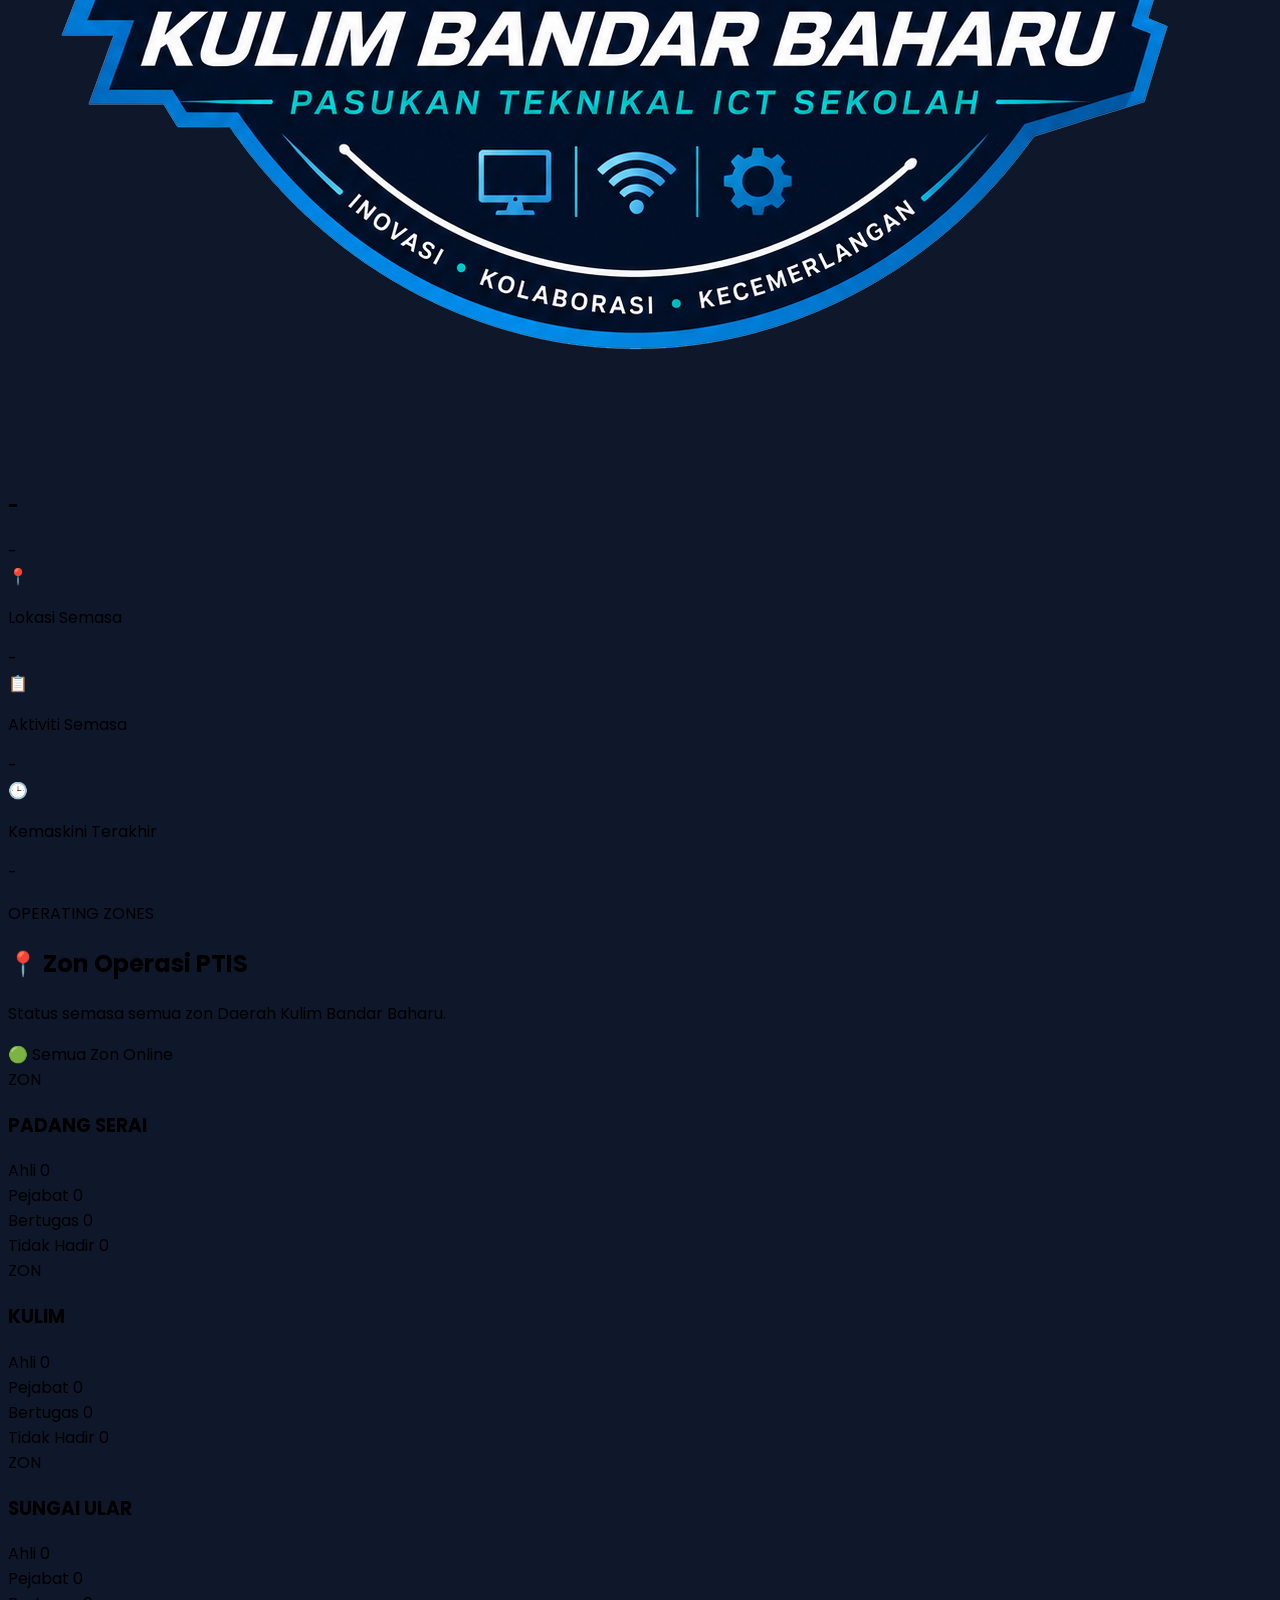
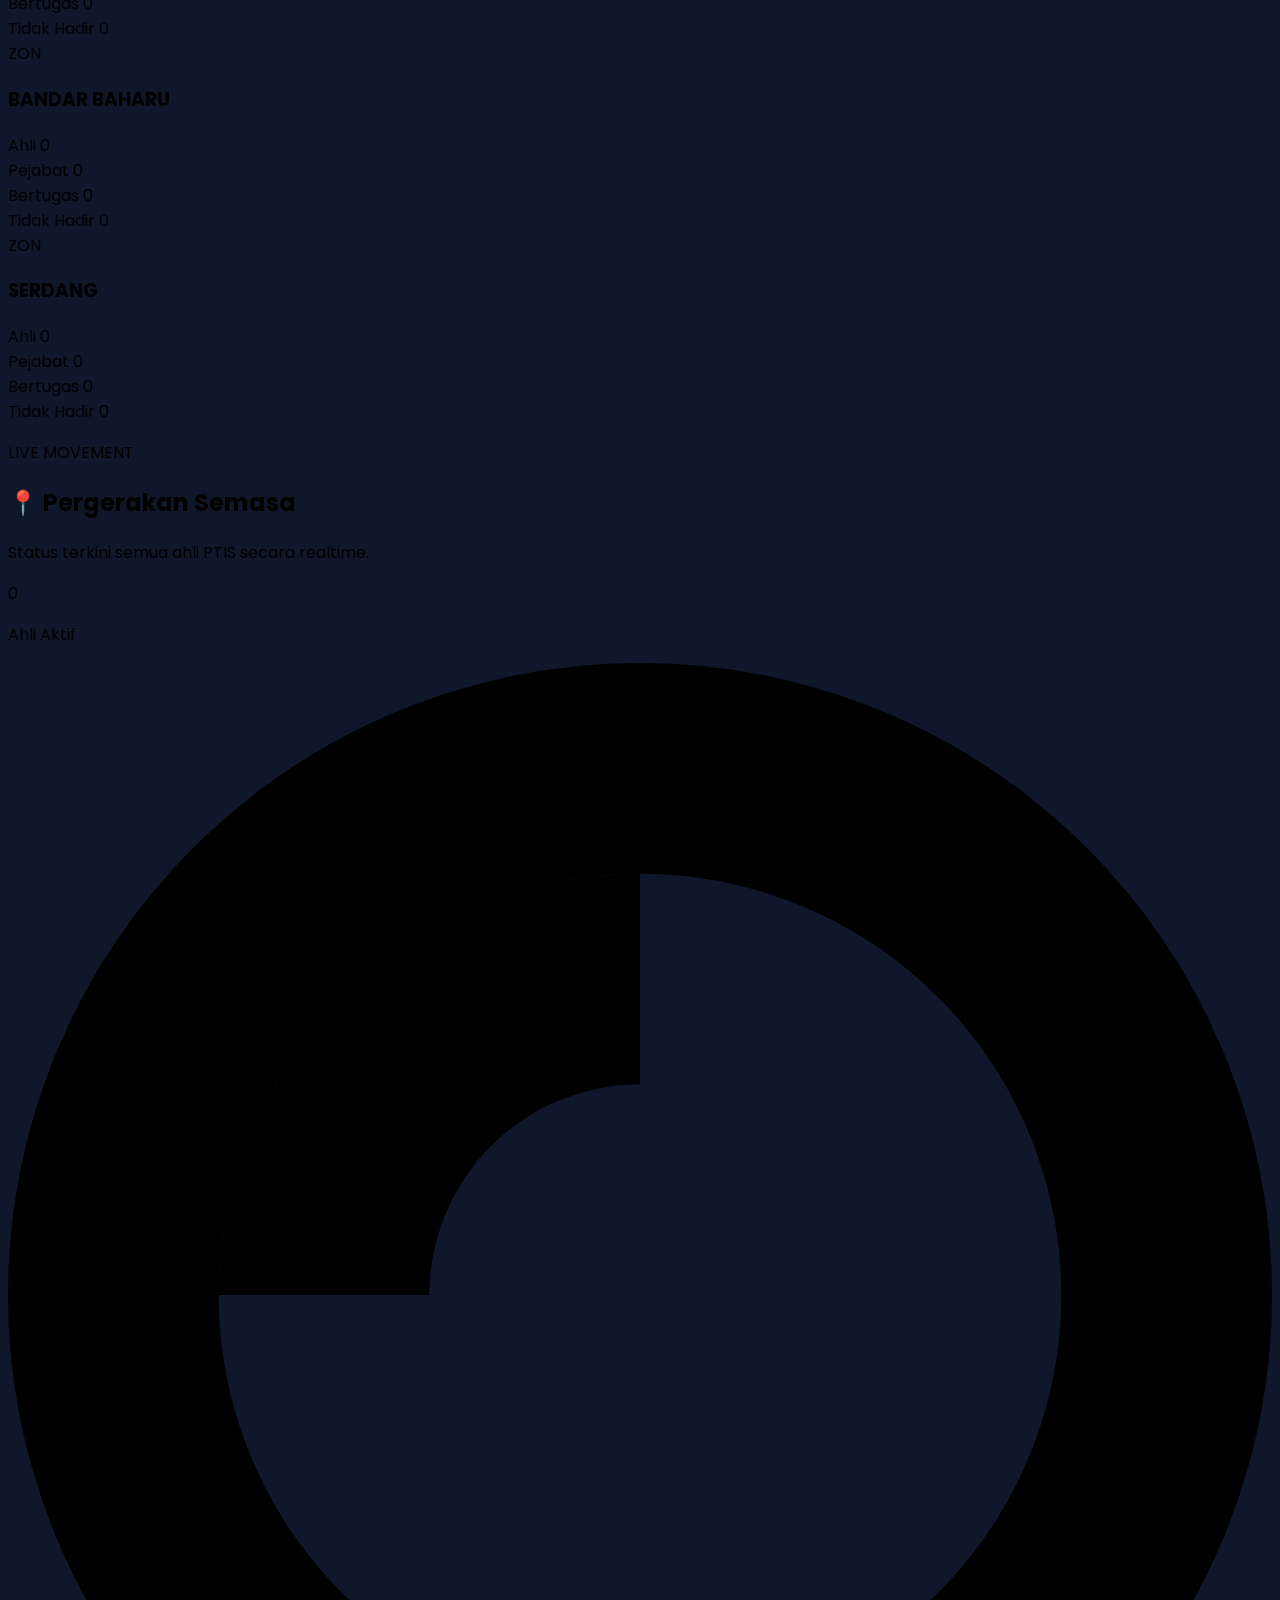
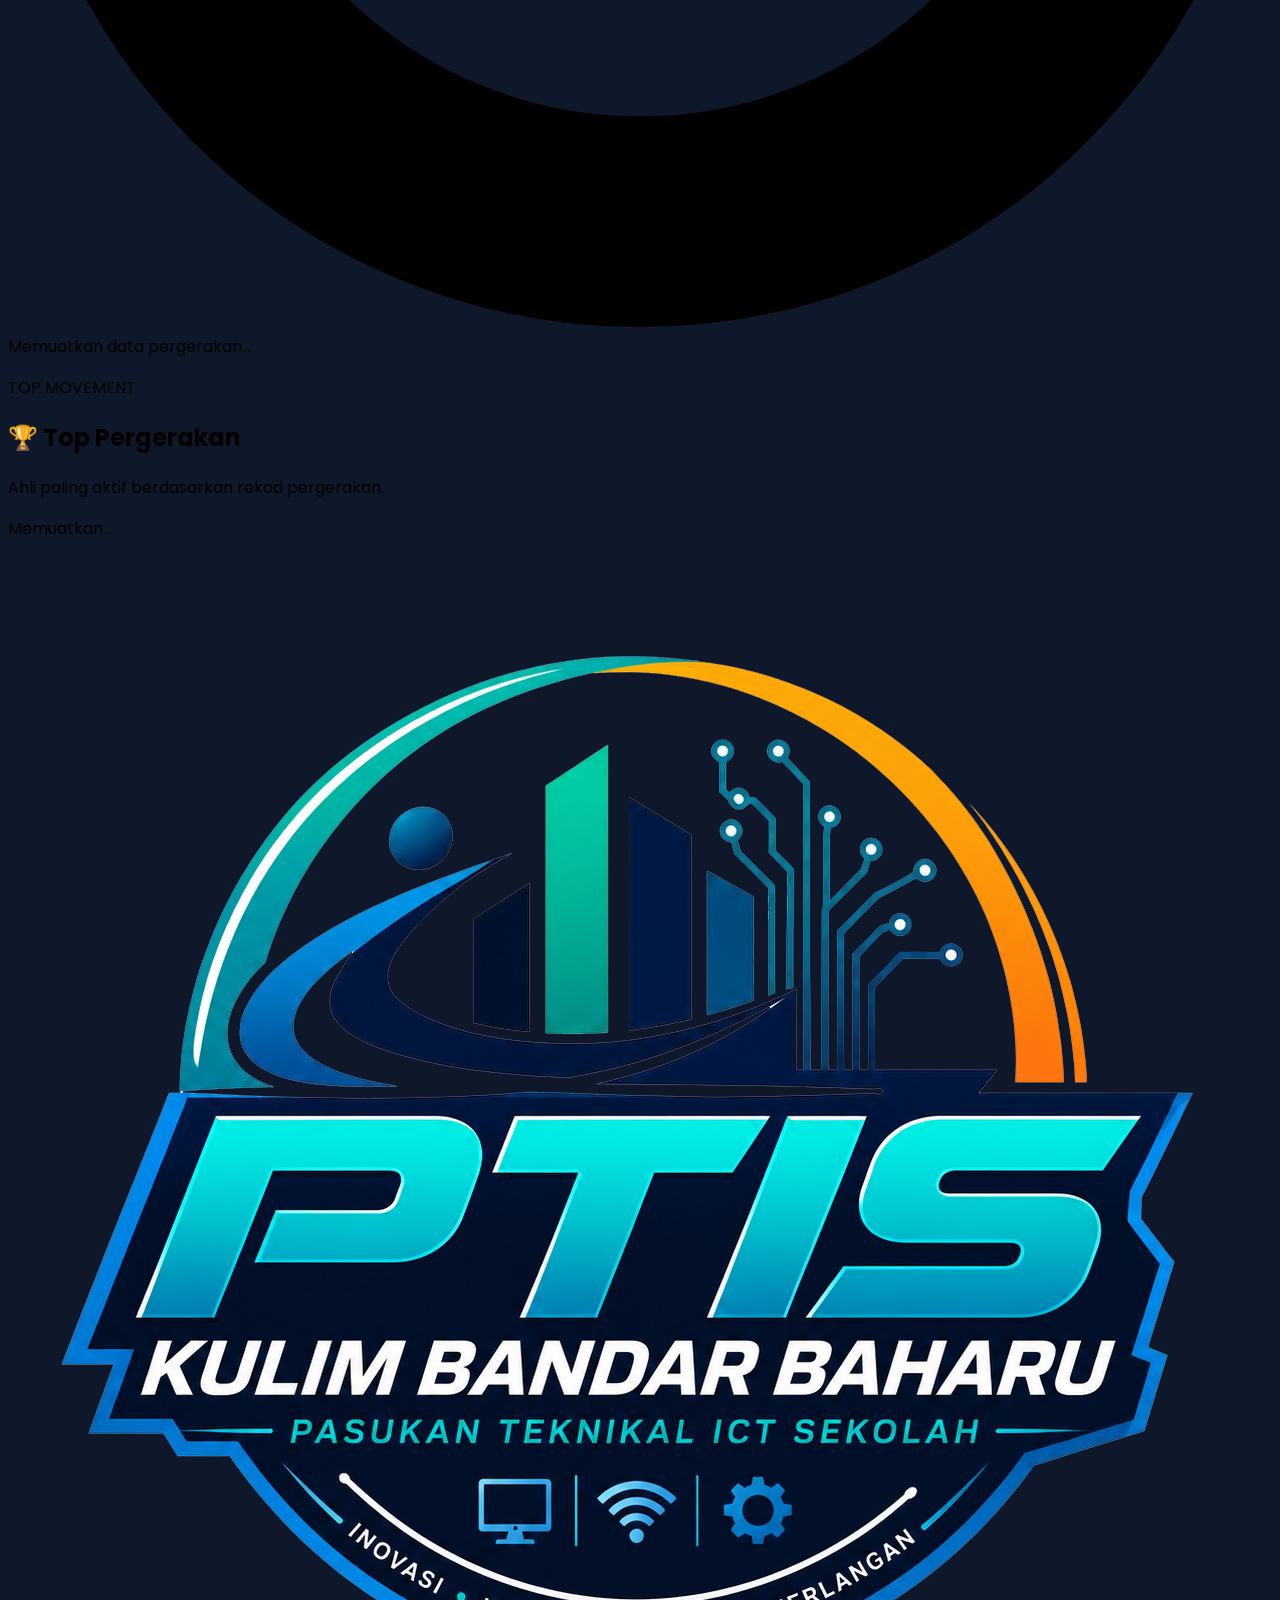
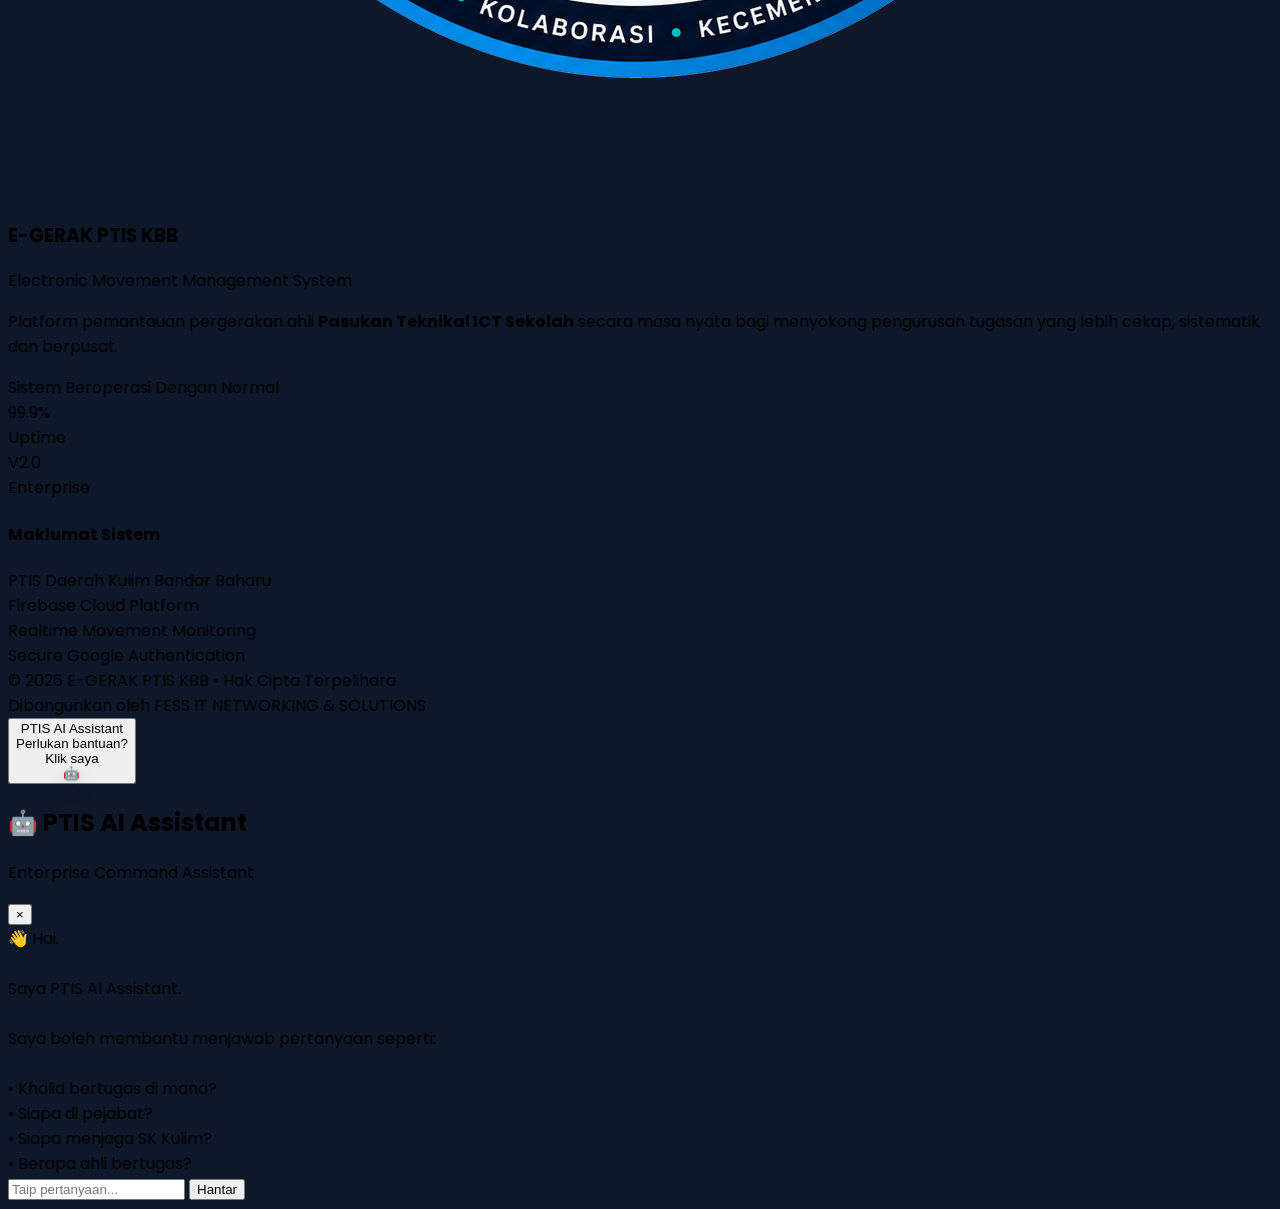
==== commit 0c783c97: "Upgrade PTIS AI Assistant and Staff Directory integration" ====
--- a/index.html
+++ b/index.html
@@ -173,6 +173,62 @@
 
 }
 
+/* ======================================================
+   PTIS AI FLOATING ASSISTANT
+====================================================== */
+
+@keyframes ptisAIFloat {
+
+    0%, 100% {
+        transform: translateY(0);
+    }
+
+    50% {
+        transform: translateY(-8px);
+    }
+
+}
+
+
+@keyframes ptisAIBubble {
+
+    0%, 100% {
+        transform: translateX(0);
+    }
+
+    50% {
+        transform: translateX(-3px);
+    }
+
+}
+
+
+.ai-assistant-float {
+    animation: ptisAIFloat 3s ease-in-out infinite;
+}
+
+
+.ai-help-bubble {
+    animation: ptisAIBubble 3s ease-in-out infinite;
+}
+
+
+.ai-robot-icon {
+    filter:
+        drop-shadow(
+            0 8px 8px rgba(15, 23, 42, 0.18)
+        );
+}
+
+
+.ai-assistant-float:hover {
+    animation-play-state: paused;
+}
+
+
+.ai-assistant-float:hover .ai-help-bubble {
+    animation-play-state: paused;
+}
 
 </style>
 
@@ -1947,8 +2003,254 @@
 
 <script type="module" src="assets/js/dashboard-home.js"></script>
 
+<script type="module" src="assets/js/directory.js"></script>
+
+<script type="module" src="assets/js/ai-ui.js"></script>
+
+<script type="module" src="assets/js/ai-engine.js"></script>
+
 <script type="module" src="assets/js/auth.js"></script>
 
+<!-- ================= PTIS AI FLOATING ASSISTANT ================= -->
+
+<button
+    id="aiButton"
+    class="
+        ai-assistant-float
+        fixed
+        bottom-8
+        right-8
+        z-50
+        flex
+        items-center
+        gap-3
+        bg-transparent
+        border-0
+        outline-none
+        cursor-pointer
+        group
+    "
+    title="Buka PTIS AI Assistant"
+>
+
+    <!-- MESSAGE BUBBLE -->
+    <div
+        class="
+            ai-help-bubble
+            bg-white
+            border
+            border-slate-200
+            rounded-2xl
+            px-4
+            py-2.5
+            shadow-lg
+            text-left
+            transition-all
+            duration-300
+            group-hover:scale-105
+        "
+    >
+
+        <div
+            class="
+                text-[11px]
+                font-semibold
+                text-slate-400
+                leading-tight
+            "
+        >
+            PTIS AI Assistant
+        </div>
+
+        <div
+            class="
+                text-sm
+                font-bold
+                text-slate-800
+                whitespace-nowrap
+            "
+        >
+            Perlukan bantuan?
+        </div>
+
+        <div
+            class="
+                text-xs
+                font-semibold
+                text-cyan-600
+            "
+        >
+            Klik saya
+        </div>
+
+    </div>
+
+
+    <!-- ROBOT -->
+    <div
+        class="
+            ai-robot-icon
+            text-5xl
+            select-none
+            transition-transform
+            duration-300
+            group-hover:scale-110
+        "
+    >
+        🤖
+    </div>
+
+</button>
+
+
+<div
+id="aiWindow"
+class="
+hidden
+fixed
+bottom-28
+right-8
+w-[420px]
+max-w-[95vw]
+bg-white
+rounded-3xl
+shadow-2xl
+border
+border-slate-200
+overflow-hidden
+z-50
+">
+
+    <!-- Header -->
+
+    <div class="bg-gradient-to-r from-cyan-600 to-blue-700 p-5 text-white">
+
+        <div class="flex items-center justify-between">
+
+            <div>
+
+                <h2 class="font-black text-xl">
+
+                    🤖 PTIS AI Assistant
+
+                </h2>
+
+                <p class="text-cyan-100 text-sm">
+
+                    Enterprise Command Assistant
+
+                </p>
+
+            </div>
+
+            <button
+            id="closeAI"
+            class="text-2xl">
+
+                ×
+
+            </button>
+
+        </div>
+
+    </div>
+
+    <!-- Chat -->
+
+    <div
+    id="aiMessages"
+    class="h-[420px] overflow-y-auto p-5 bg-slate-50">
+
+        <div class="bg-white rounded-2xl p-4 shadow border border-slate-200">
+
+            👋 Hai.
+
+            <br><br>
+
+            Saya PTIS AI Assistant.
+
+            <br><br>
+
+            Saya boleh membantu menjawab pertanyaan seperti:
+
+            <br><br>
+
+            • Khalid bertugas di mana?
+
+            <br>
+
+            • Siapa di pejabat?
+
+            <br>
+
+            • Siapa menjaga SK Kulim?
+
+            <br>
+
+            • Berapa ahli bertugas?
+
+        </div>
+
+    </div>
+
+    <!-- Input -->
+
+    <div class="p-4 border-t">
+
+        <div class="flex gap-3">
+
+            <input
+
+            id="aiInput"
+
+            type="text"
+
+            placeholder="Taip pertanyaan..."
+
+            class="
+
+            flex-1
+
+            rounded-xl
+
+            border
+
+            border-slate-300
+
+            px-4
+
+            py-3
+
+            outline-none
+
+            focus:border-cyan-500">
+
+            <button
+
+            id="sendAI"
+
+            class="
+
+            px-5
+
+            rounded-xl
+
+            bg-cyan-600
+
+            text-white
+
+            font-bold">
+
+                Hantar
+
+            </button>
+
+        </div>
+
+    </div>
+
+</div>
+
 </body>
 
 </html>
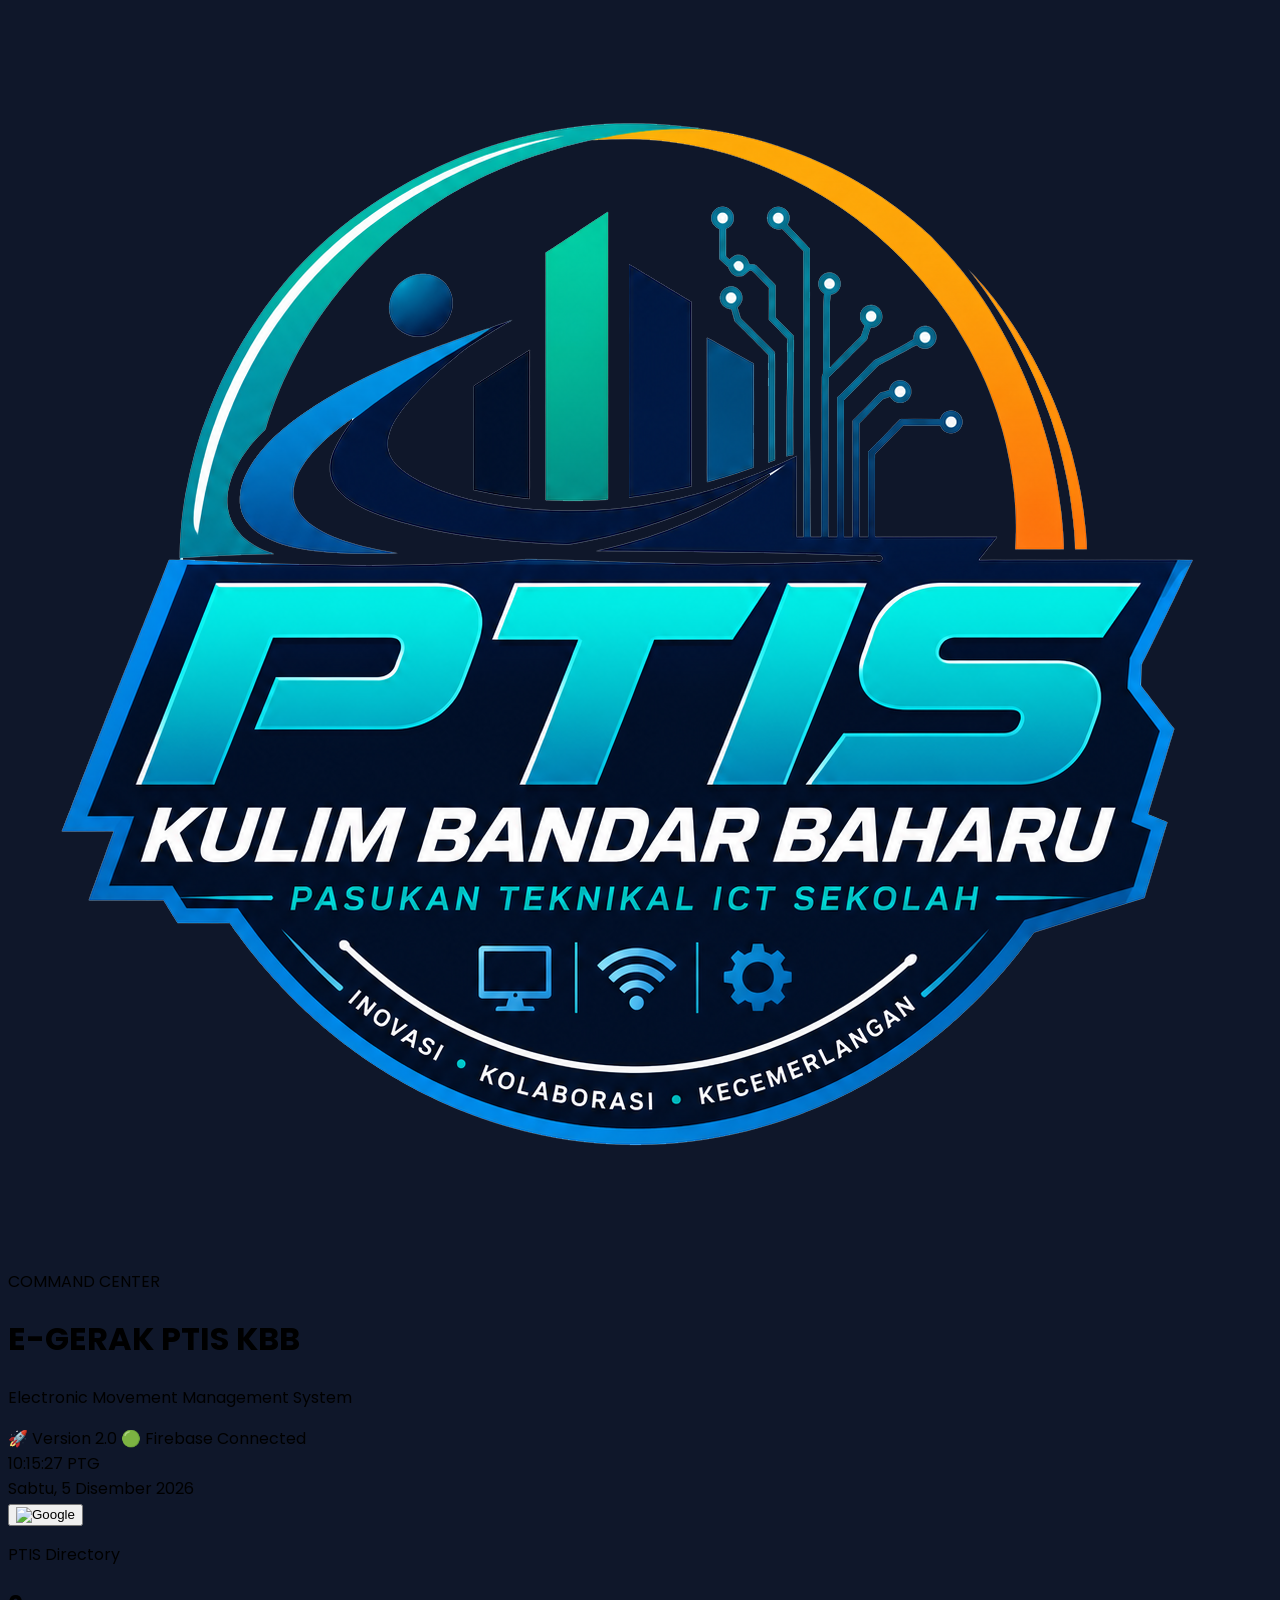
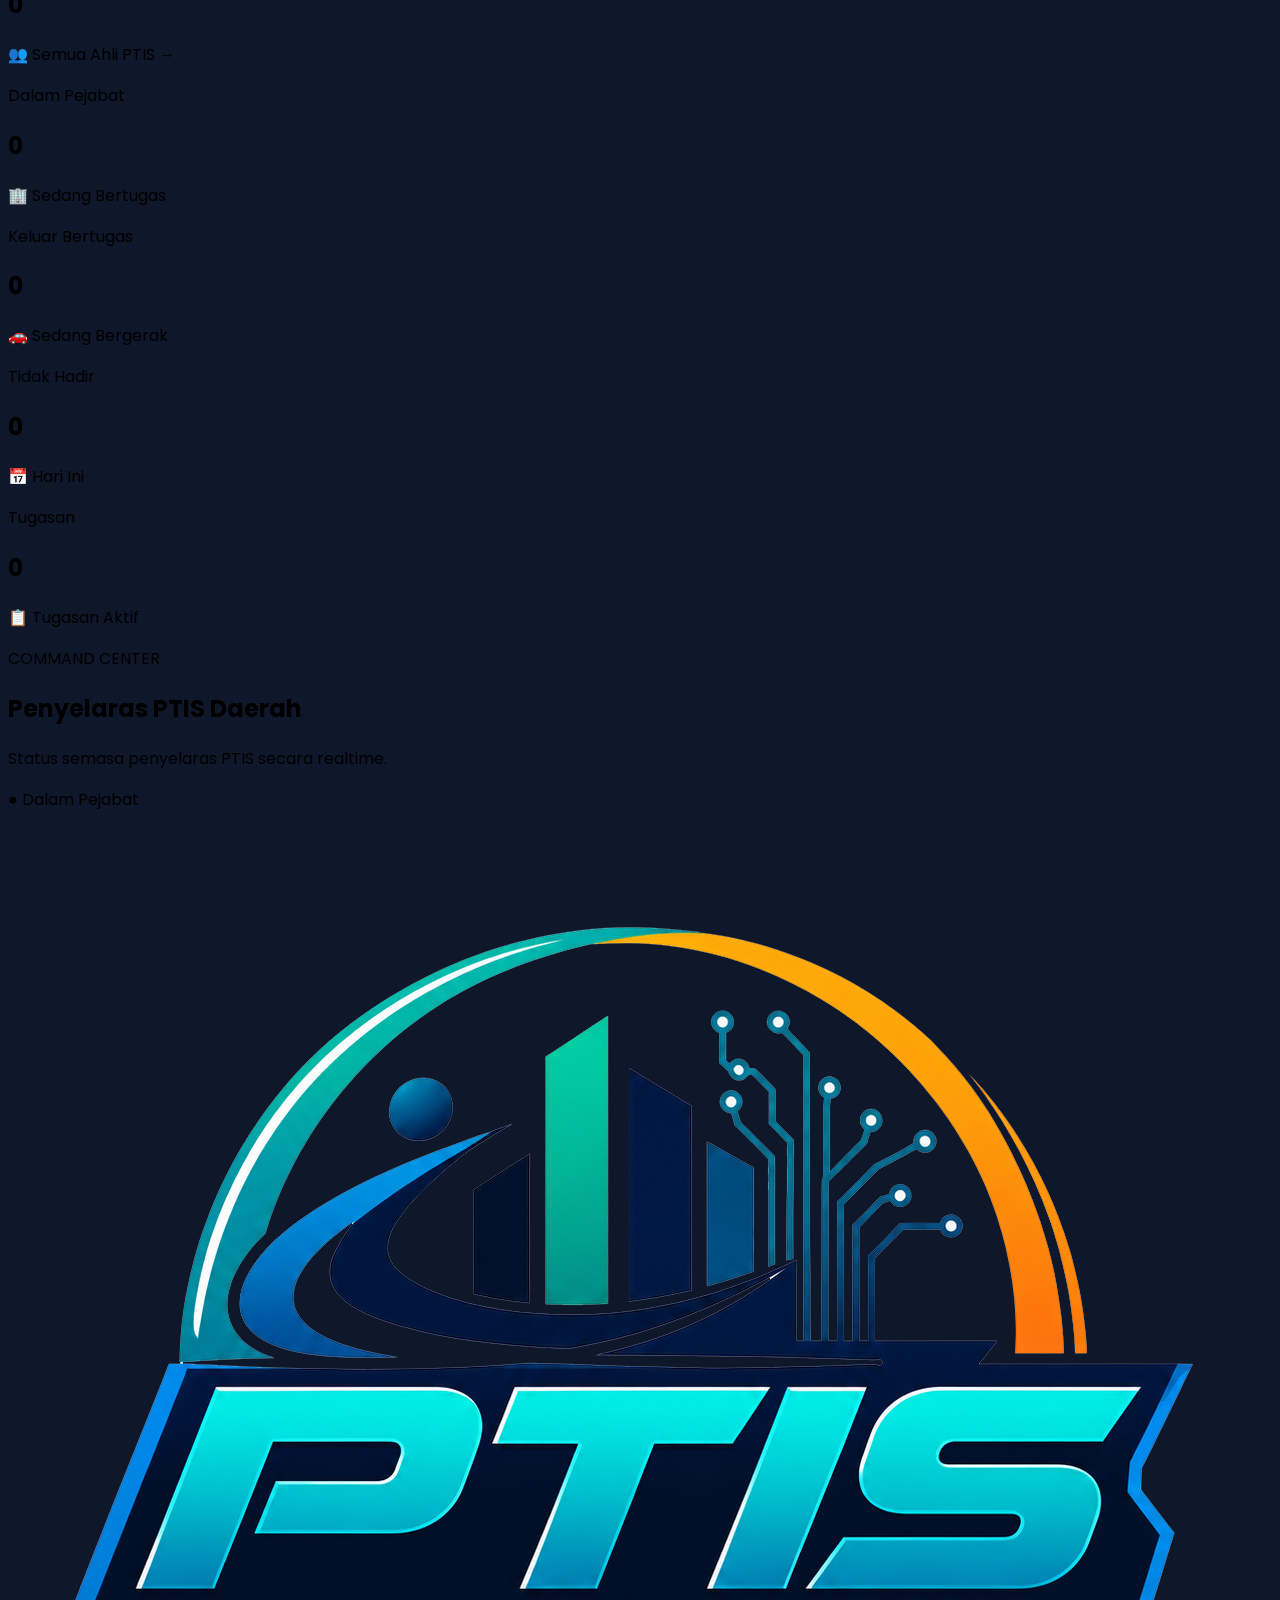
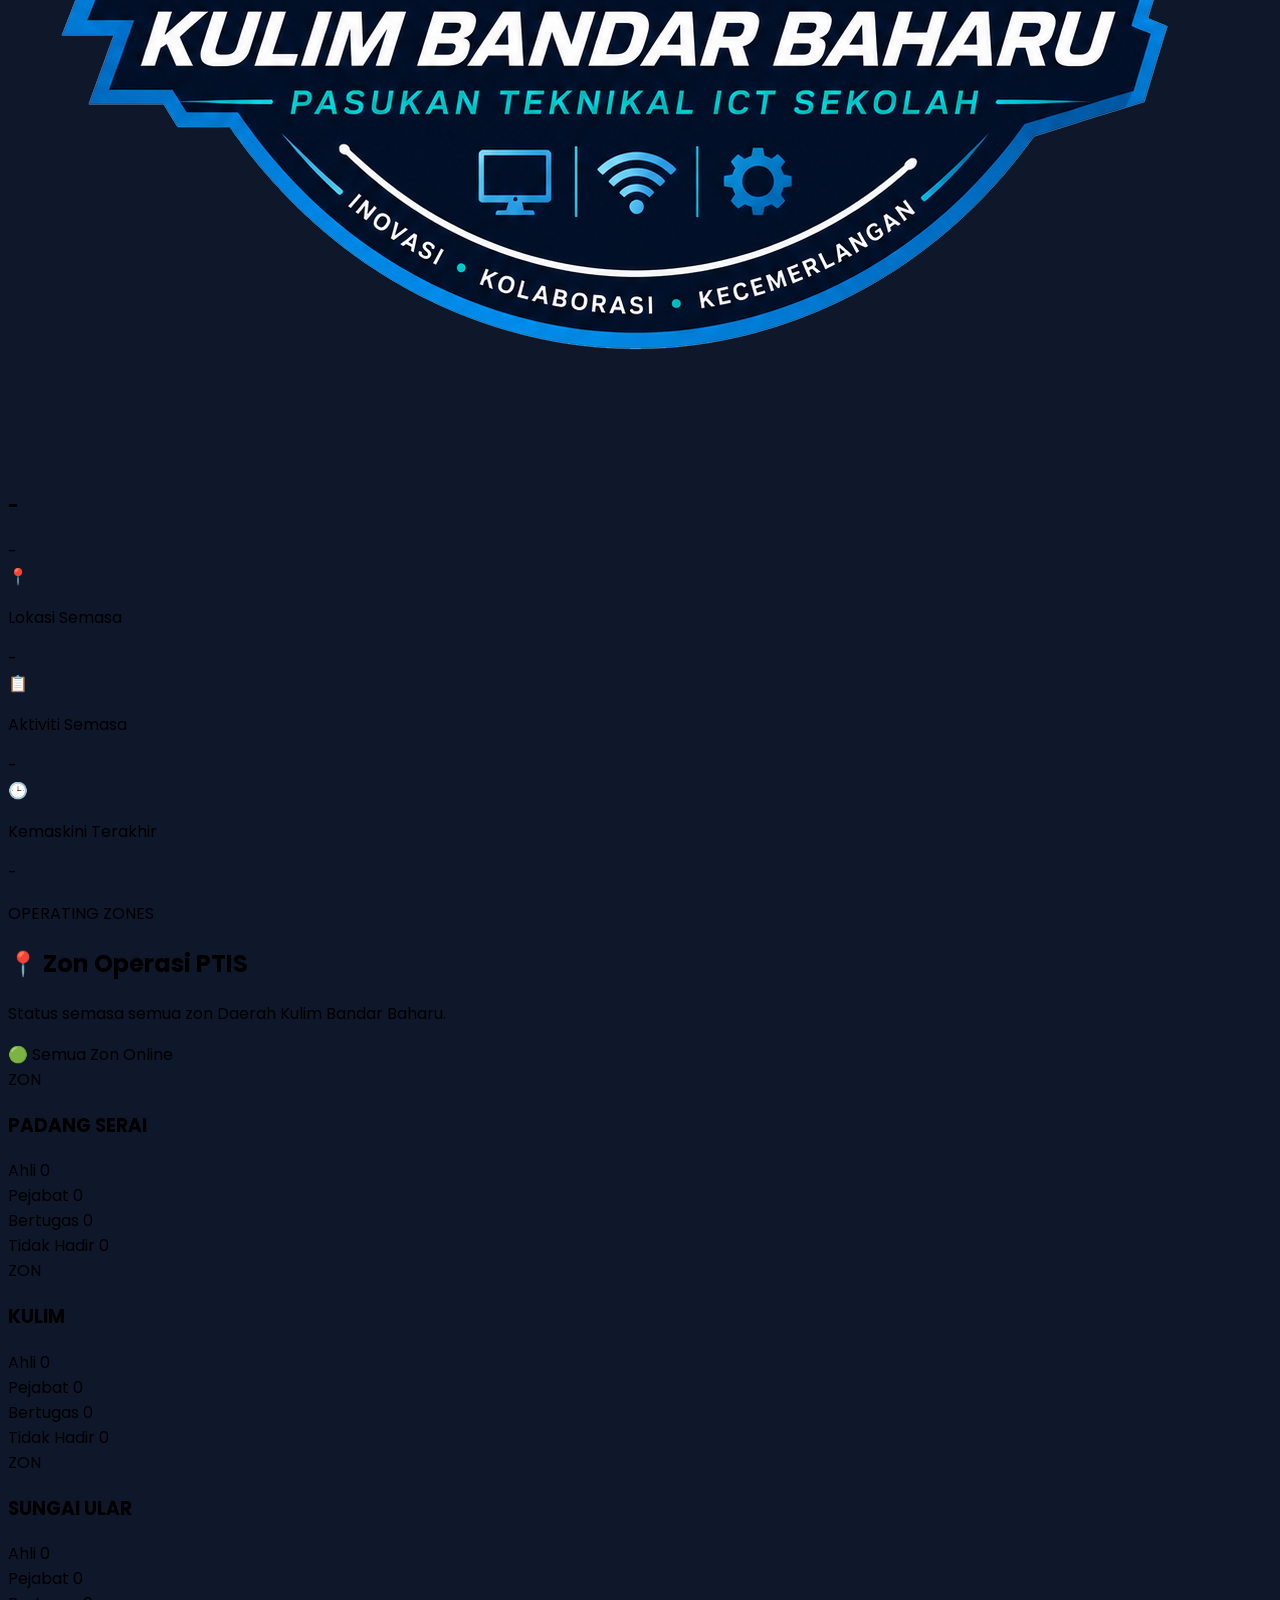
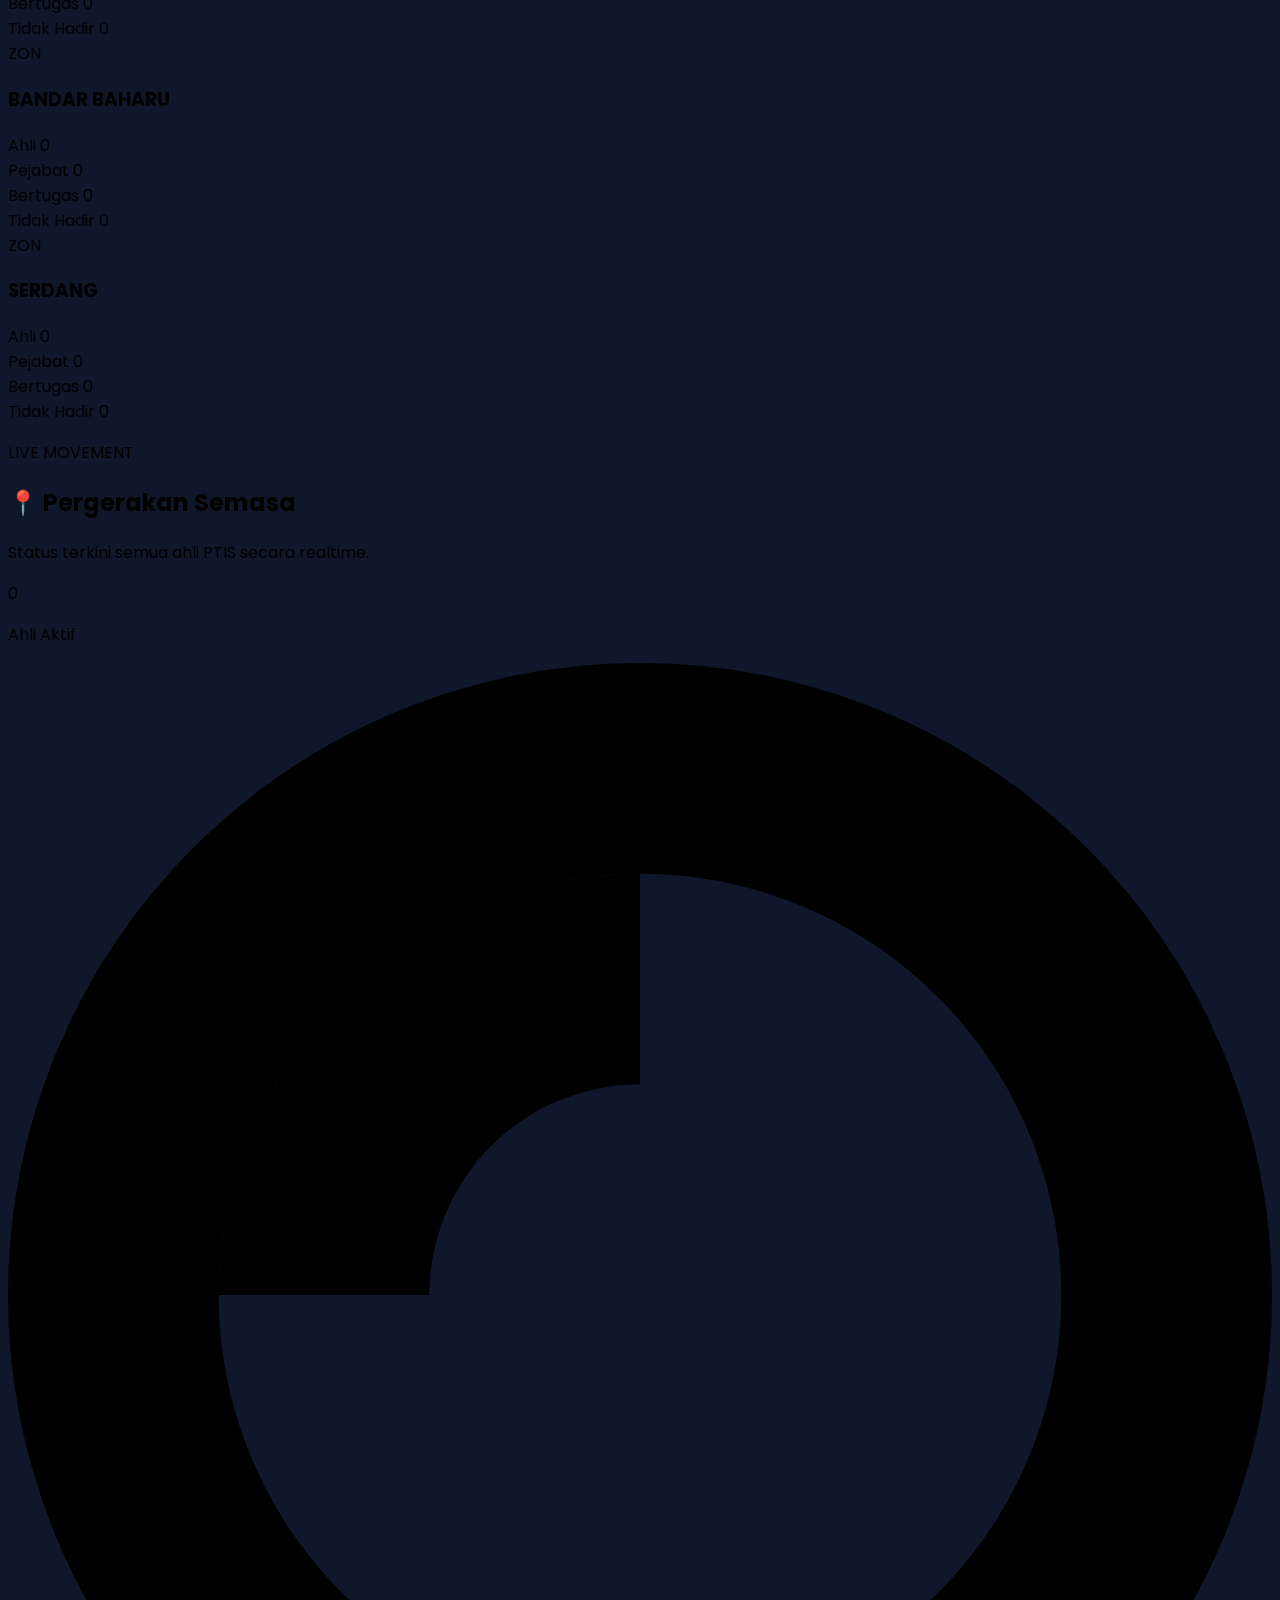
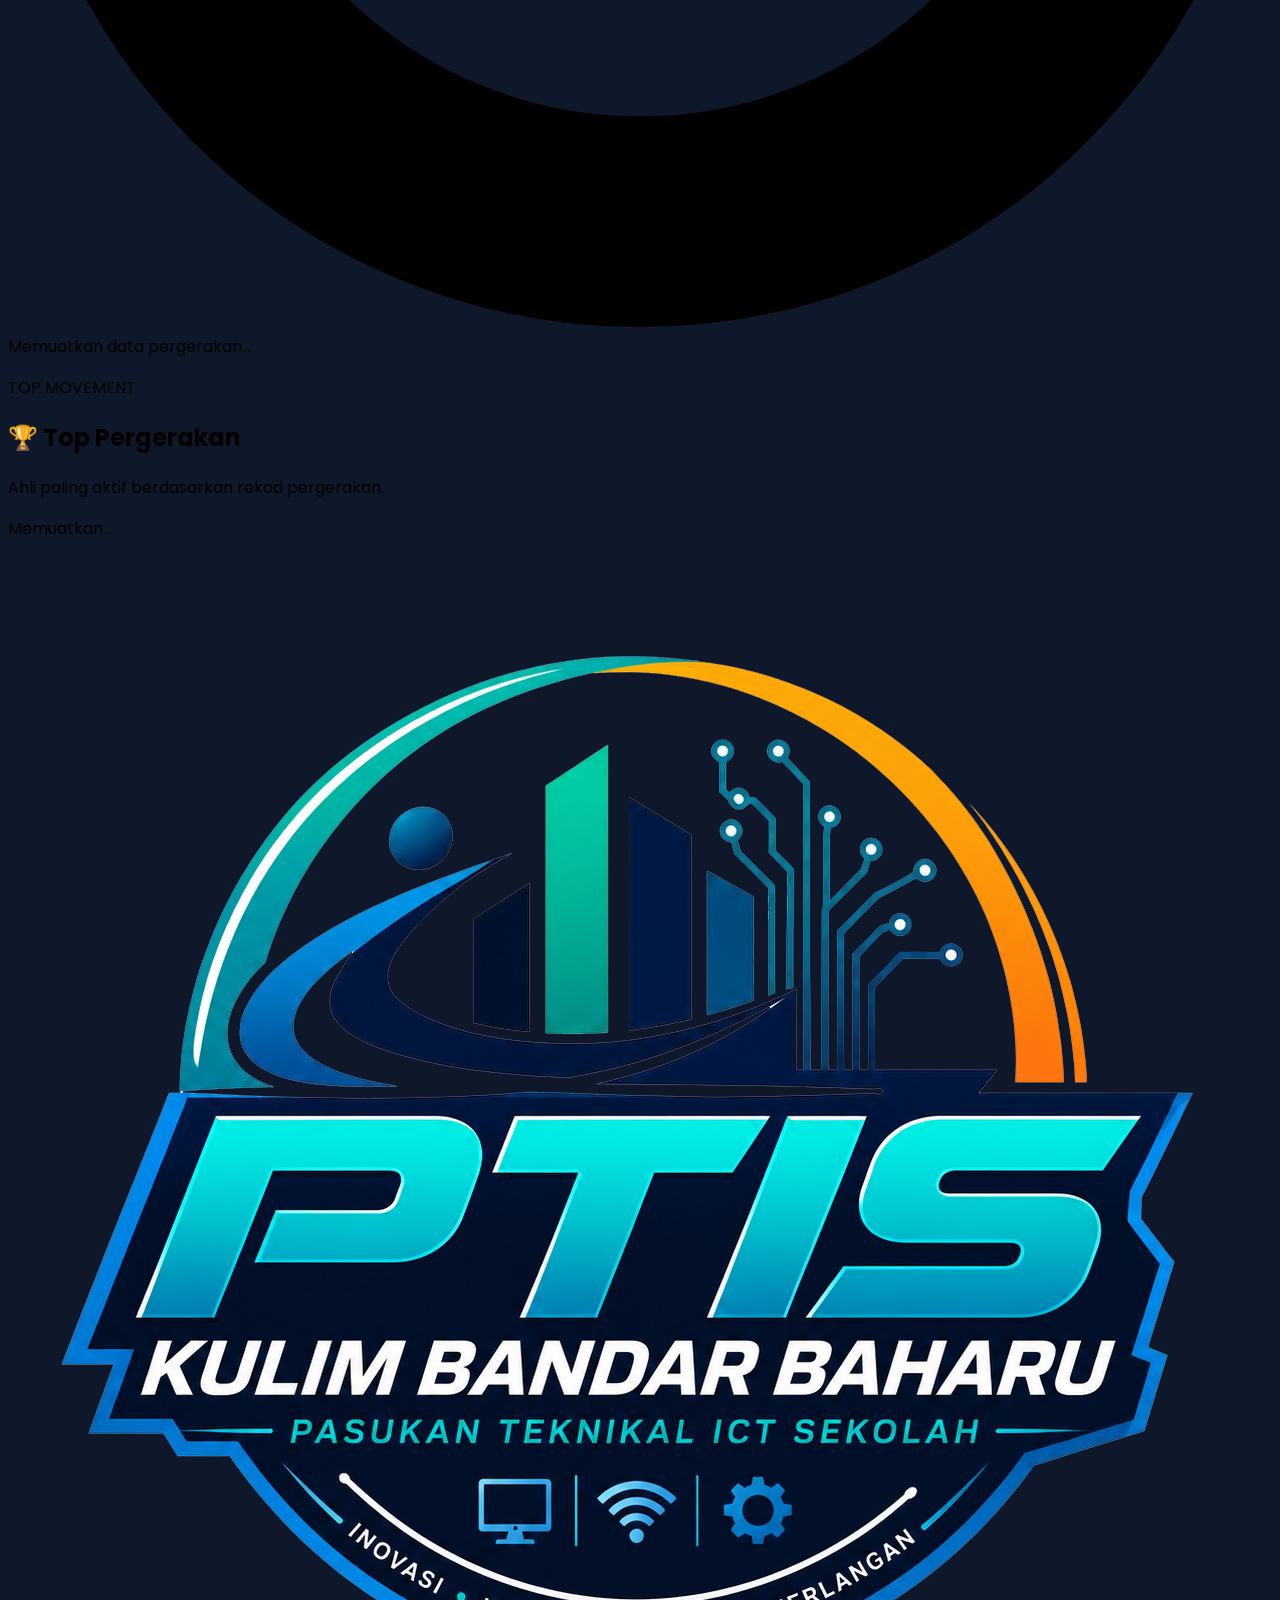
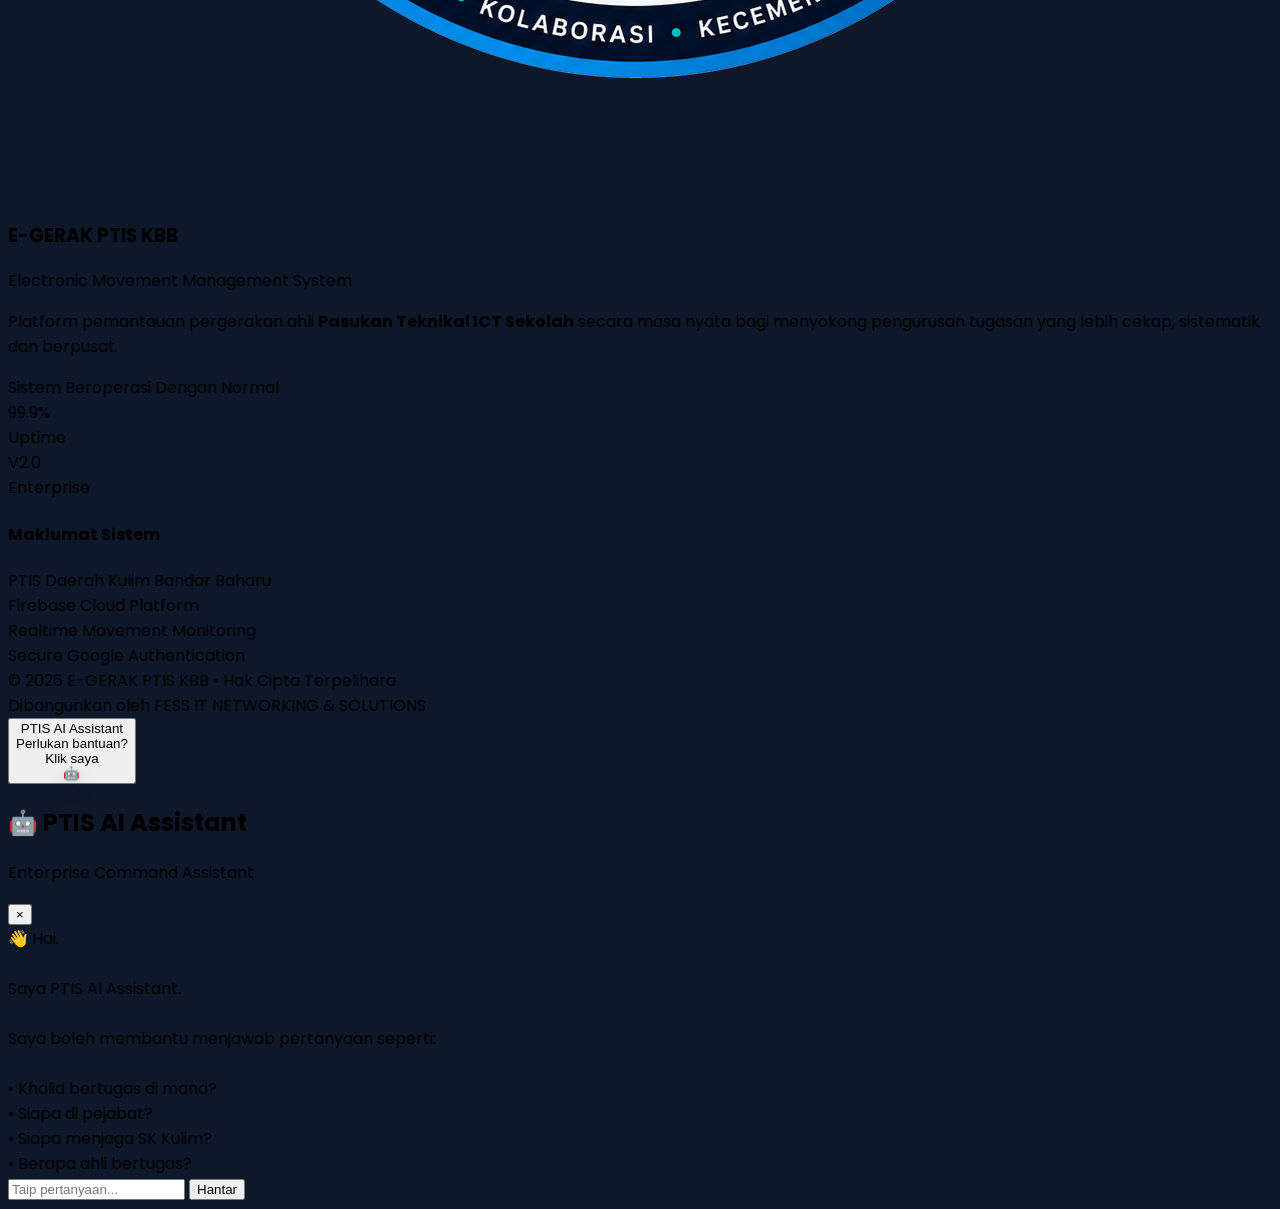
==== commit bd1bc6a7: "Add PWA support for eGerak PTIS KBB" ====
--- a/index.html
+++ b/index.html
@@ -8,6 +8,33 @@
 <meta
 name="viewport"
 content="width=device-width, initial-scale=1.0">
+
+<!-- =========================================
+     PWA - eGerak PTIS KBB
+========================================= -->
+
+<link rel="manifest" href="/manifest.json">
+
+<meta name="theme-color" content="#16a34a">
+
+<!-- iPhone / iPad -->
+<link
+  rel="apple-touch-icon"
+  sizes="180x180"
+  href="/assets/images/apple-touch-icon.png"
+>
+
+<meta name="apple-mobile-web-app-capable" content="yes">
+
+<meta
+  name="apple-mobile-web-app-status-bar-style"
+  content="default"
+>
+
+<meta
+  name="apple-mobile-web-app-title"
+  content="eGerak KBB"
+>
 
 <meta
 name="description"
@@ -2251,6 +2278,35 @@
 
 </div>
 
+<!-- =========================================
+     PWA SERVICE WORKER
+========================================= -->
+
+<script>
+  if ("serviceWorker" in navigator) {
+
+    window.addEventListener("load", () => {
+
+      navigator.serviceWorker
+        .register("/service-worker.js")
+        .then((registration) => {
+          console.log(
+            "eGerak PWA Service Worker registered:",
+            registration.scope
+          );
+        })
+        .catch((error) => {
+          console.error(
+            "eGerak PWA Service Worker registration failed:",
+            error
+          );
+        });
+
+    });
+
+  }
+</script>
+
 </body>
 
 </html>
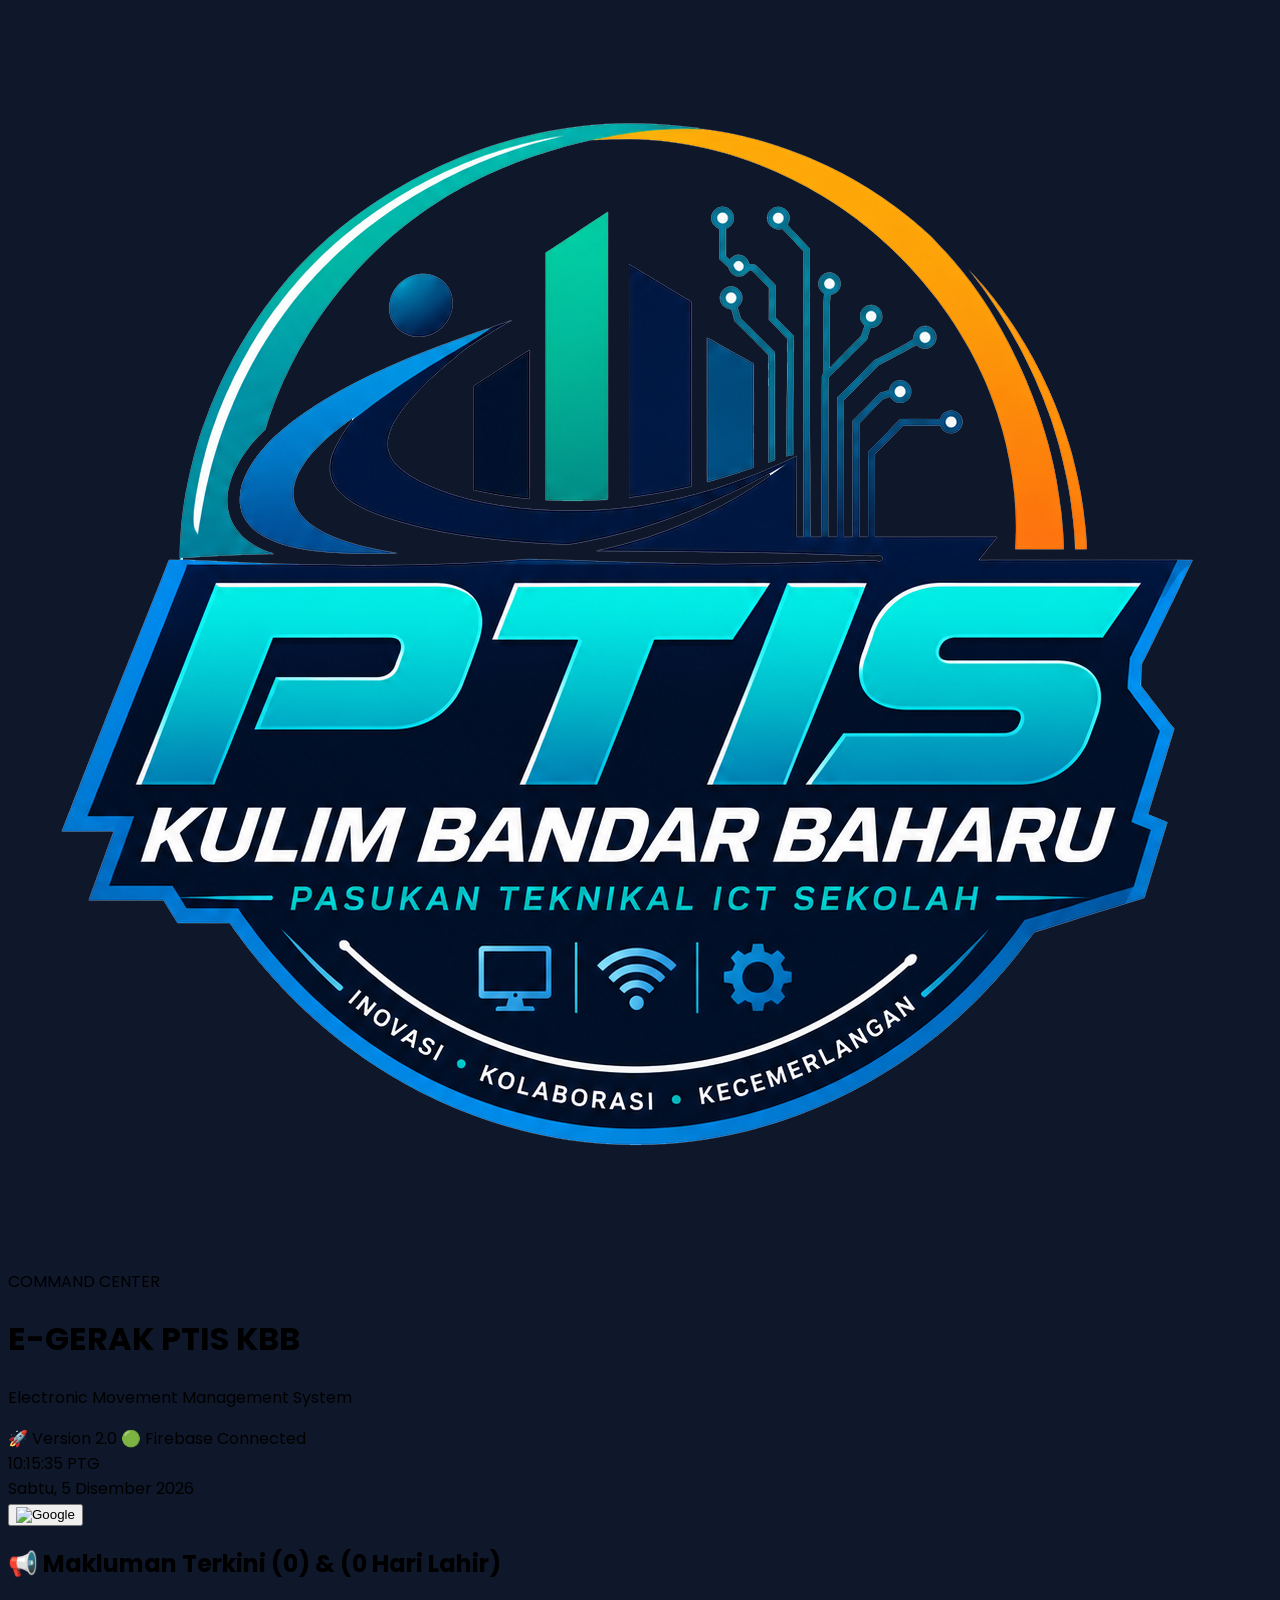
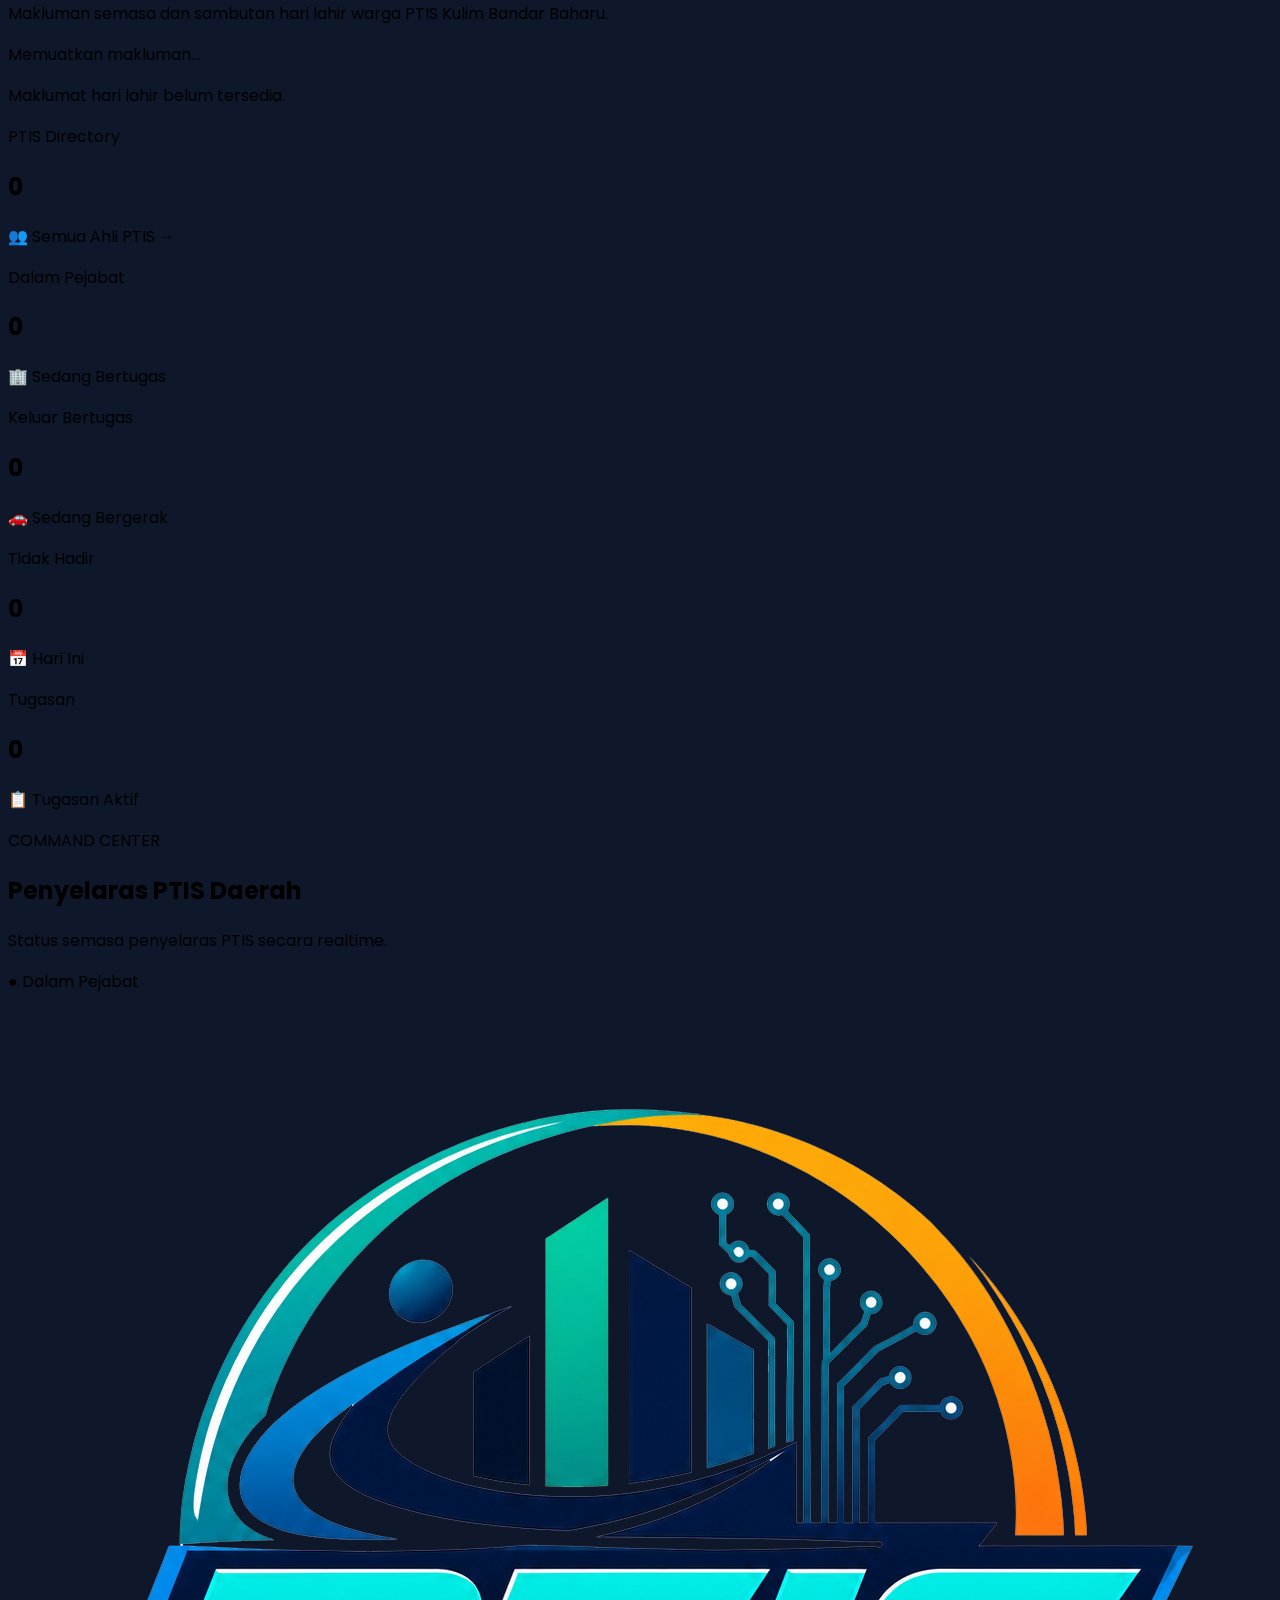
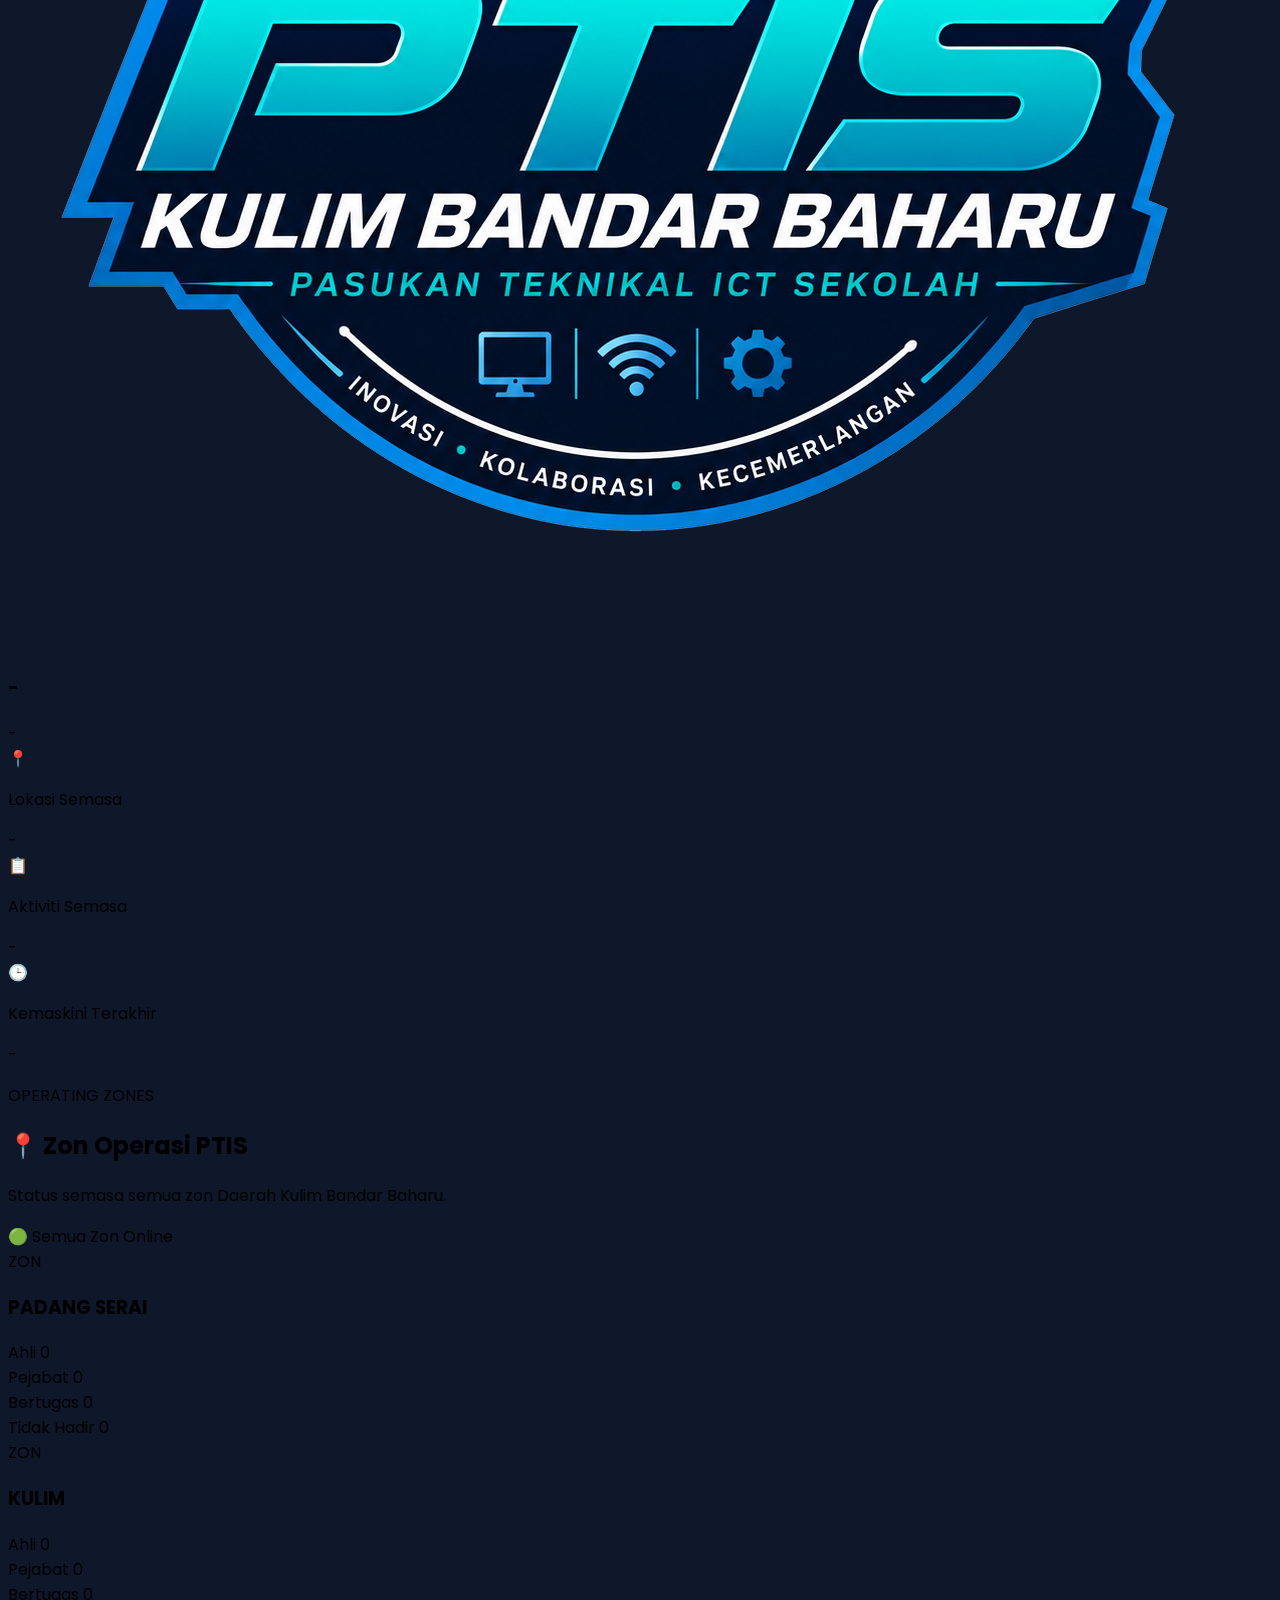
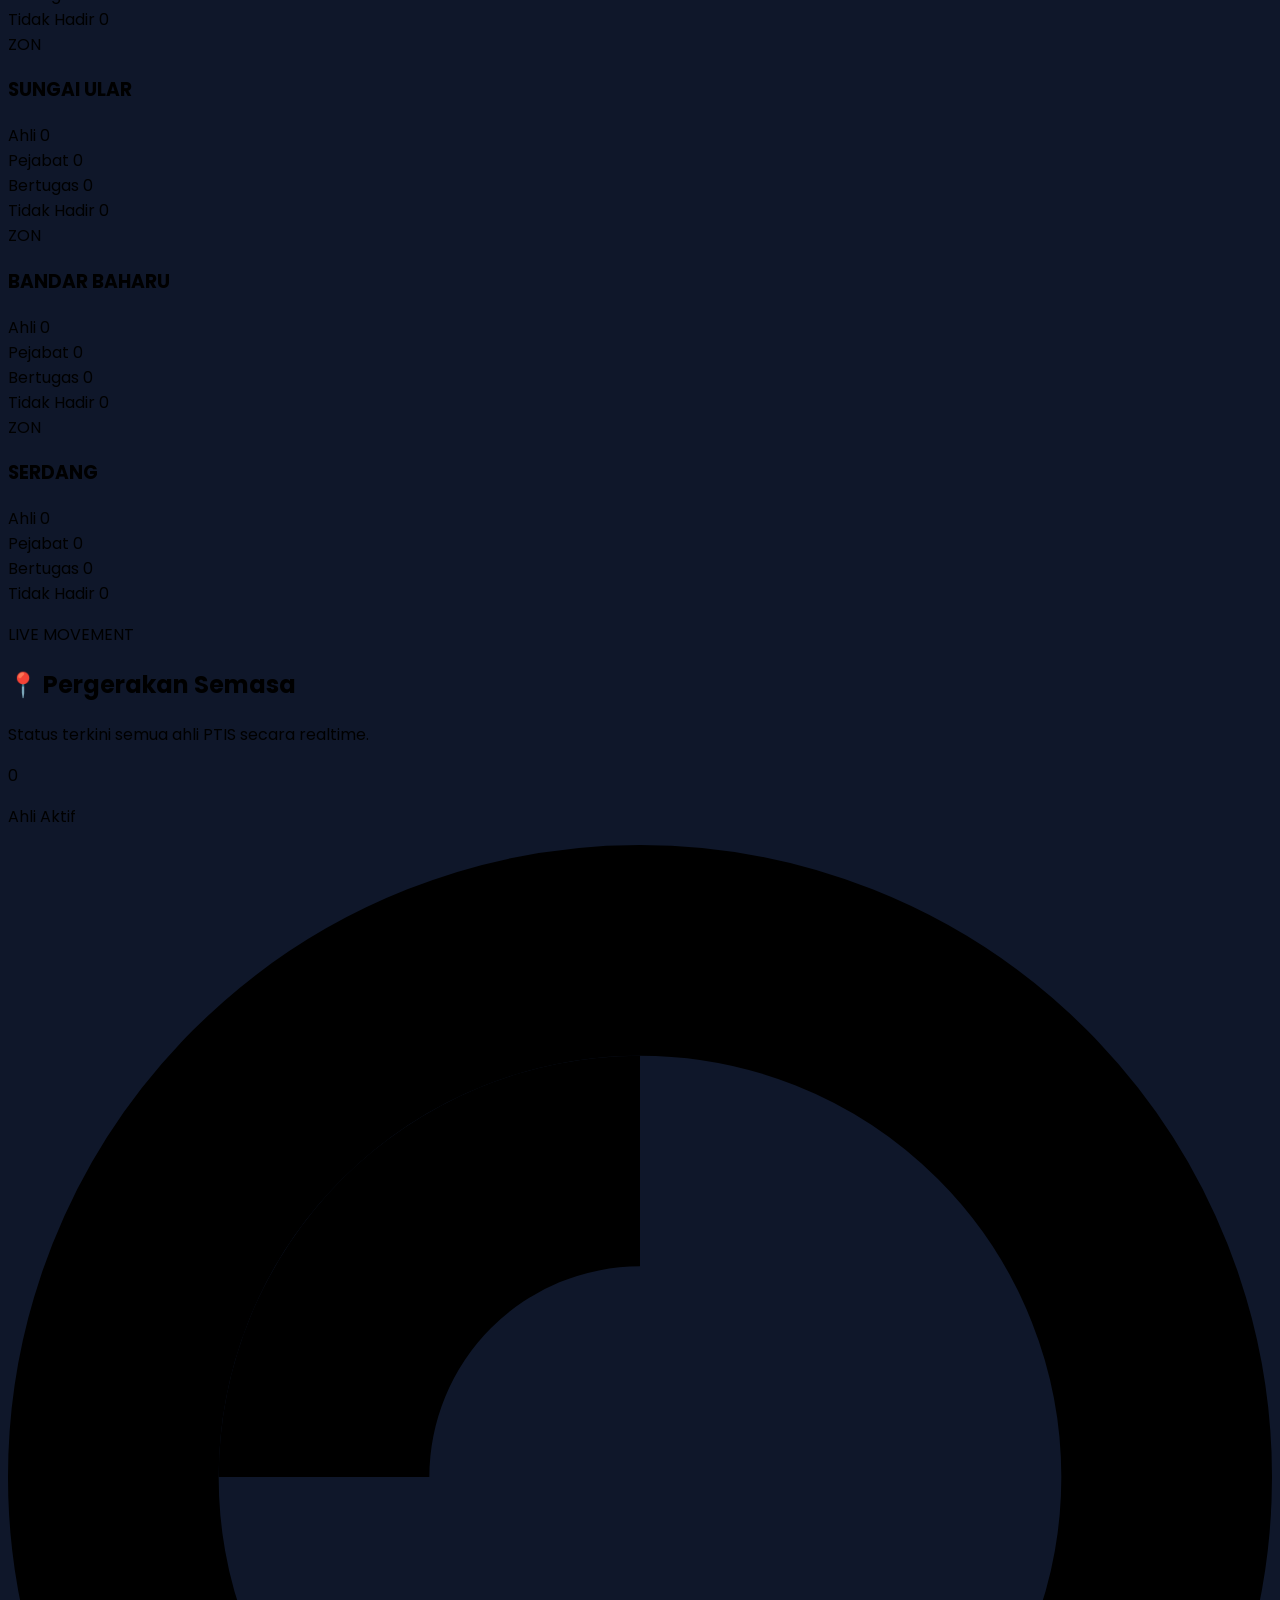
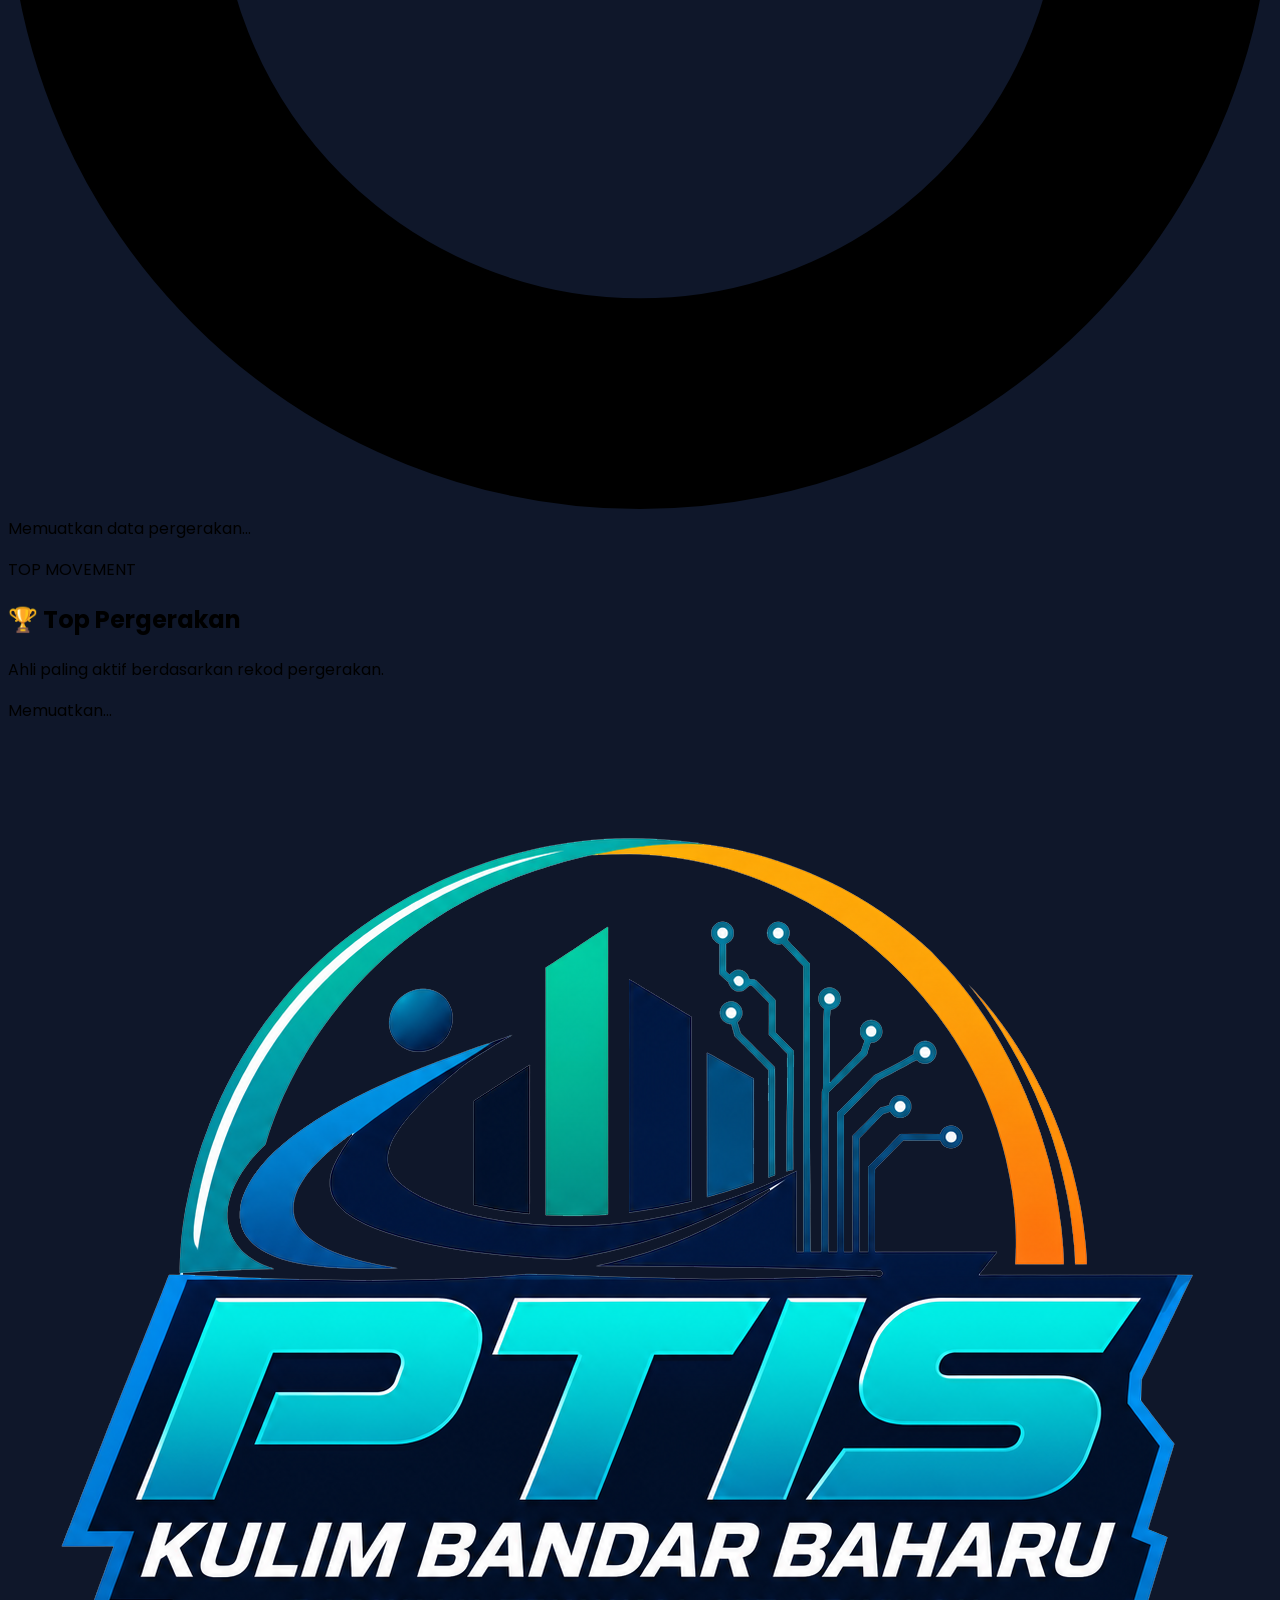
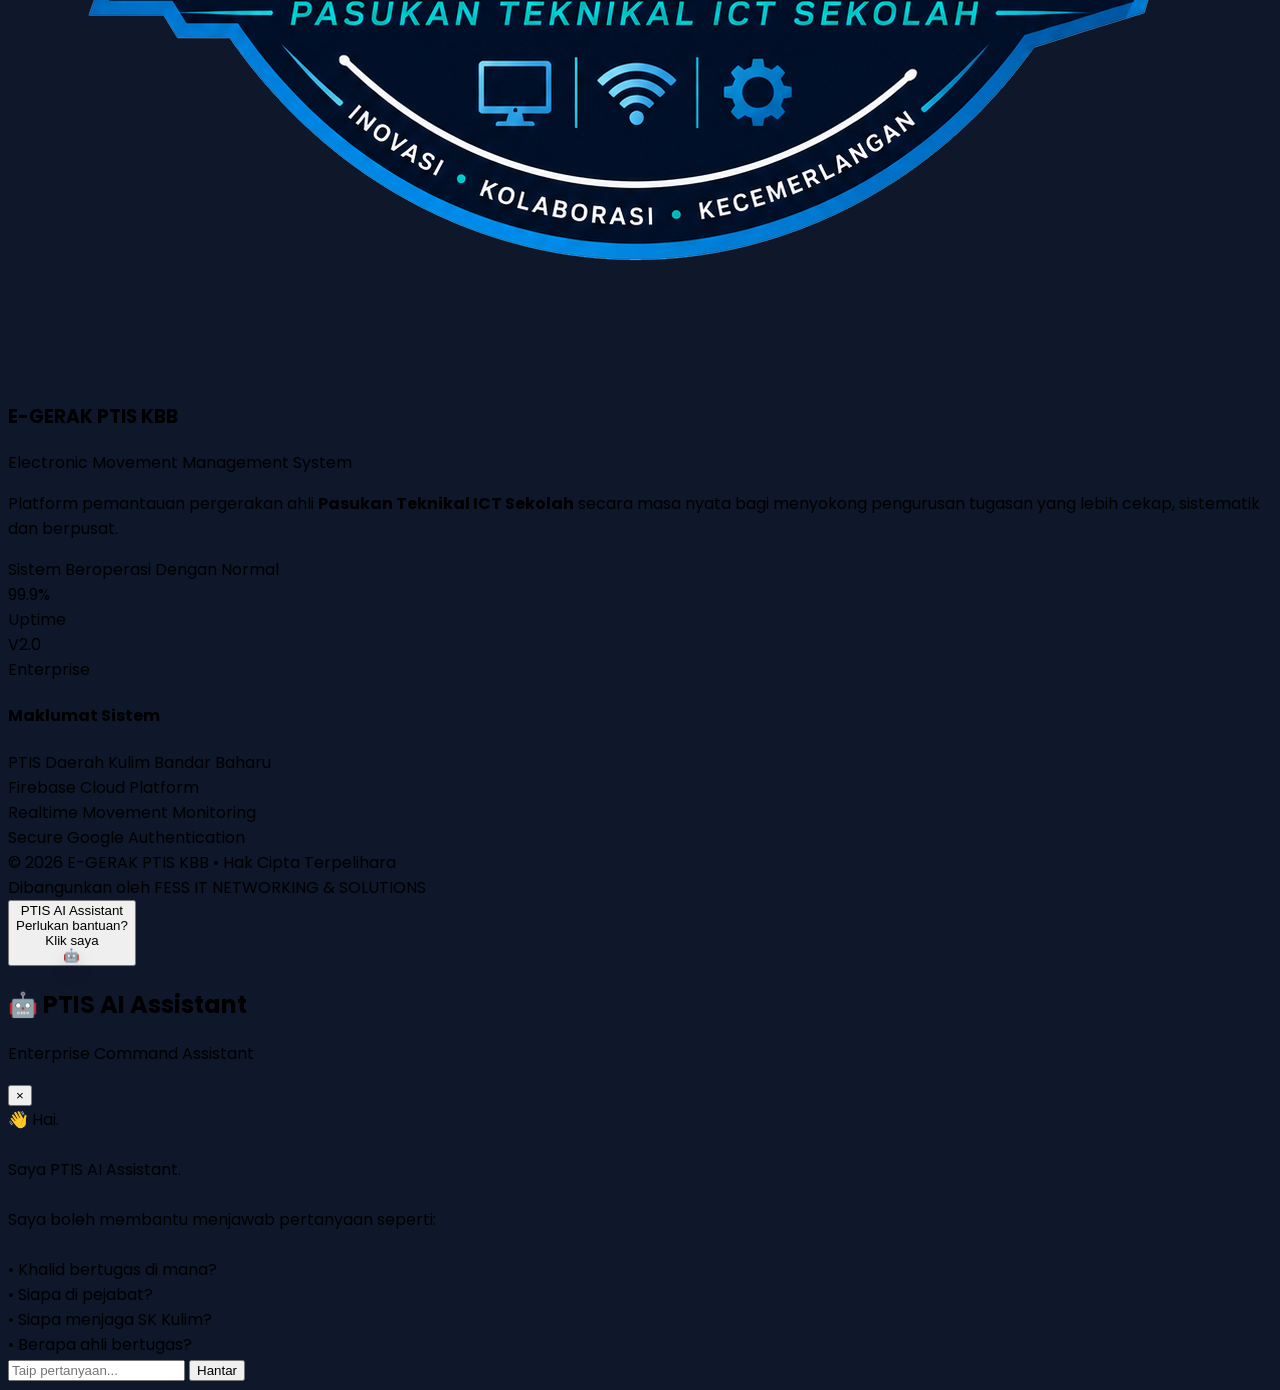
==== commit 3e0aab4e: "Tambah makluman admin dan hari lahir automatik" ====
--- a/index.html
+++ b/index.html
@@ -481,6 +481,47 @@
     </div>
 
 </header>
+
+<!-- ================= MAKLUMAN TERKINI ================= -->
+<section
+  class="mt-8 rounded-3xl bg-white border border-slate-200 shadow-xl overflow-hidden"
+  aria-labelledby="maklumanTitle">
+
+  <div class="px-6 py-5 border-b border-slate-100">
+    <h2
+      id="maklumanTitle"
+      class="text-xl sm:text-2xl font-bold text-slate-900">
+      📢 Makluman Terkini
+      (<span id="announcementCount">0</span>)
+      &amp; (<span id="birthdayCount">0</span> Hari Lahir)
+    </h2>
+
+    <p class="mt-1 text-sm text-slate-500">
+      Makluman semasa dan sambutan hari lahir warga PTIS Kulim Bandar Baharu.
+    </p>
+  </div>
+
+  <!-- MAKLUMAN UMUM -->
+  <div
+    id="generalAnnouncements"
+    class="px-6 pt-6 space-y-4"
+    aria-live="polite">
+    <p class="text-sm text-slate-500">
+      Memuatkan makluman...
+    </p>
+  </div>
+
+  <!-- HARI LAHIR -->
+  <div
+    id="birthdayAnnouncements"
+    class="p-6 space-y-4"
+    aria-live="polite">
+    <p class="text-sm text-slate-500">
+      Maklumat hari lahir belum tersedia.
+    </p>
+  </div>
+
+</section>
 
 <!-- ================= KPI DASHBOARD ================= -->
 
@@ -2307,6 +2348,8 @@
   }
 </script>
 
+<script type="module" src="assets/js/makluman.js"></script>
+
 </body>
 
 </html>
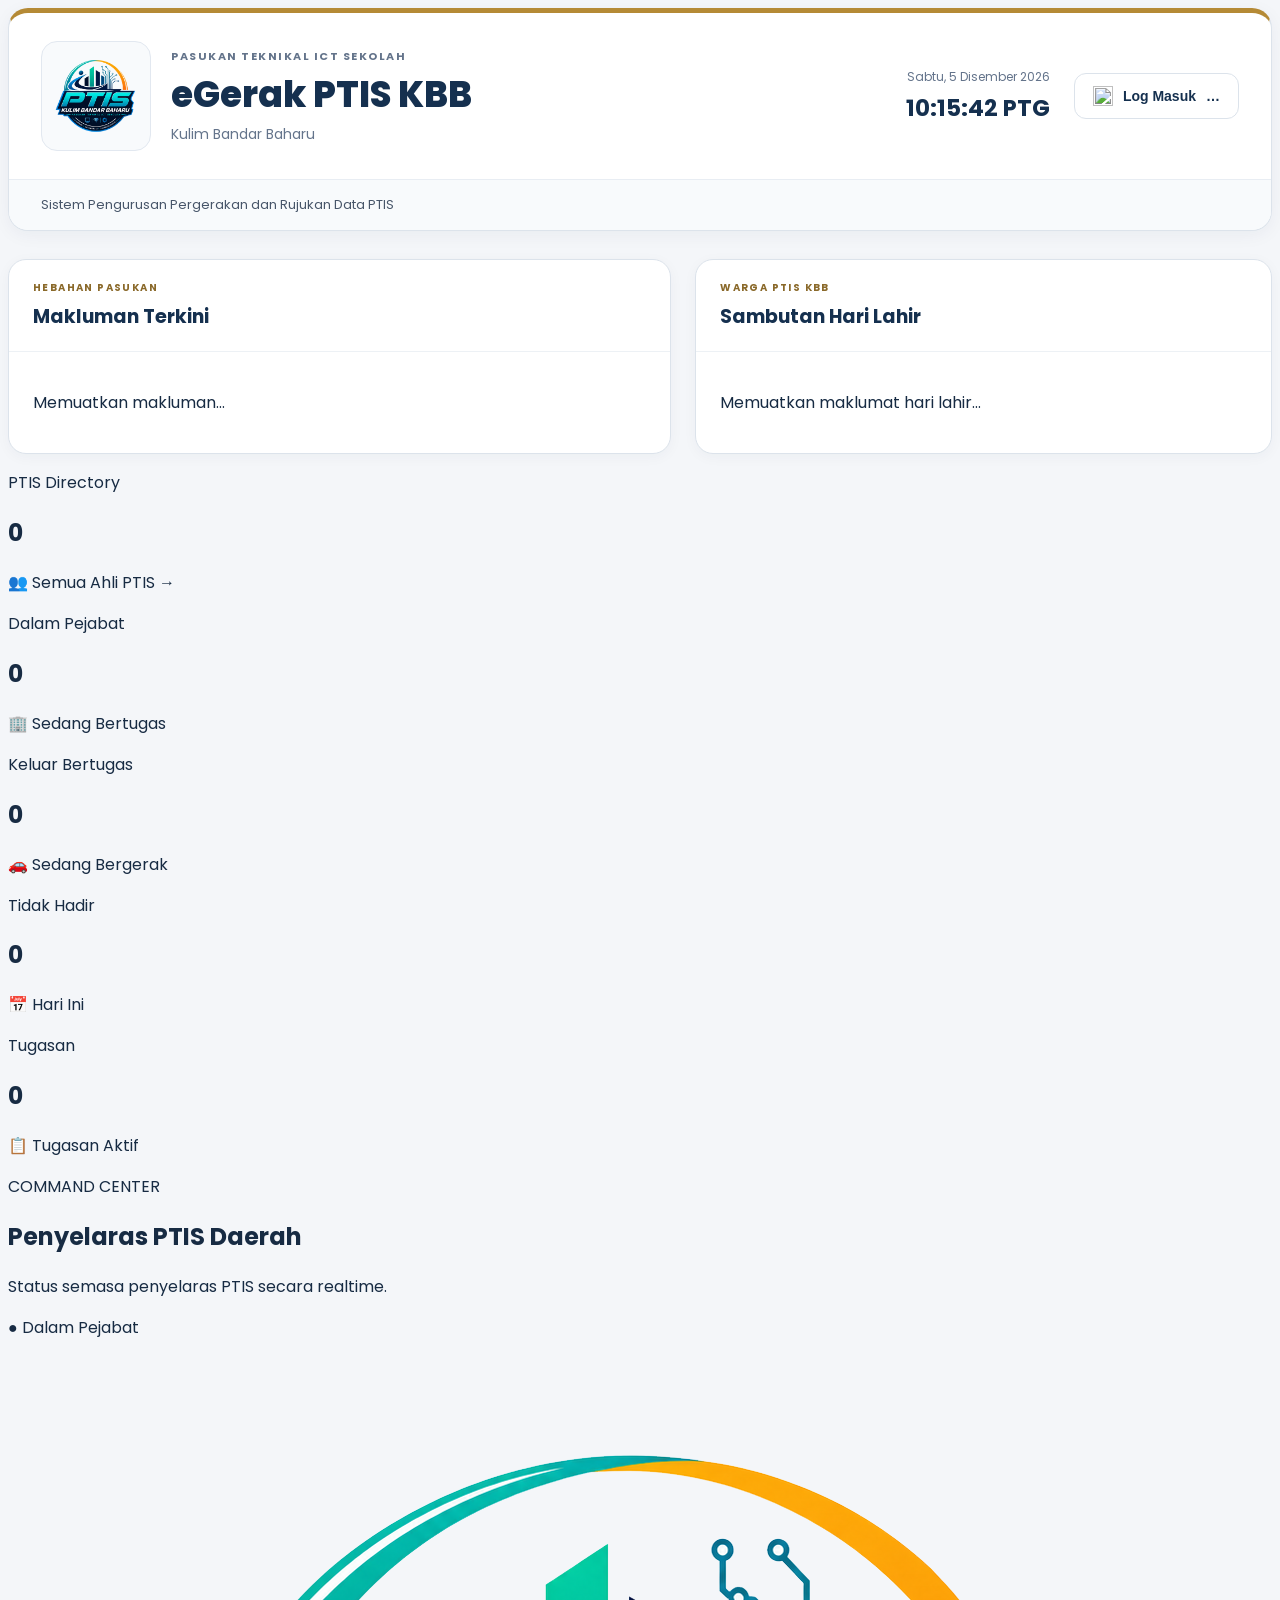
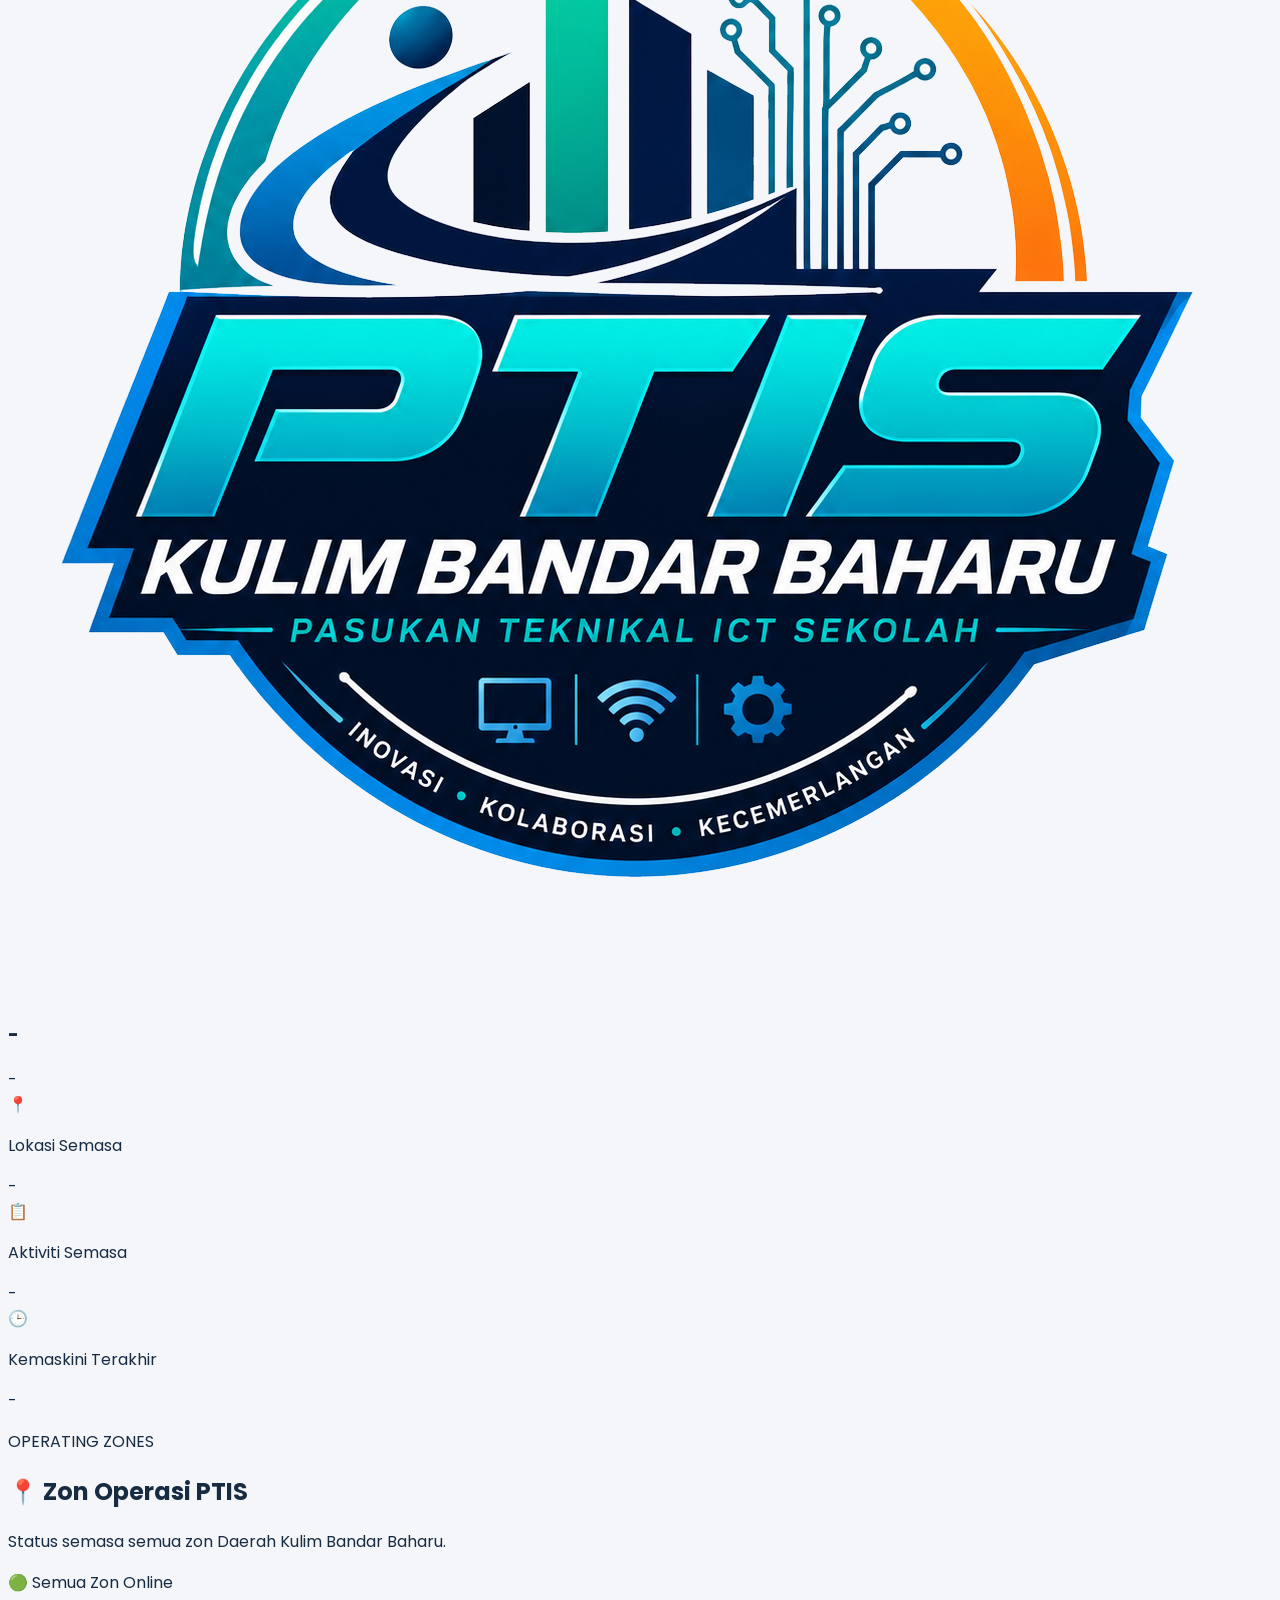
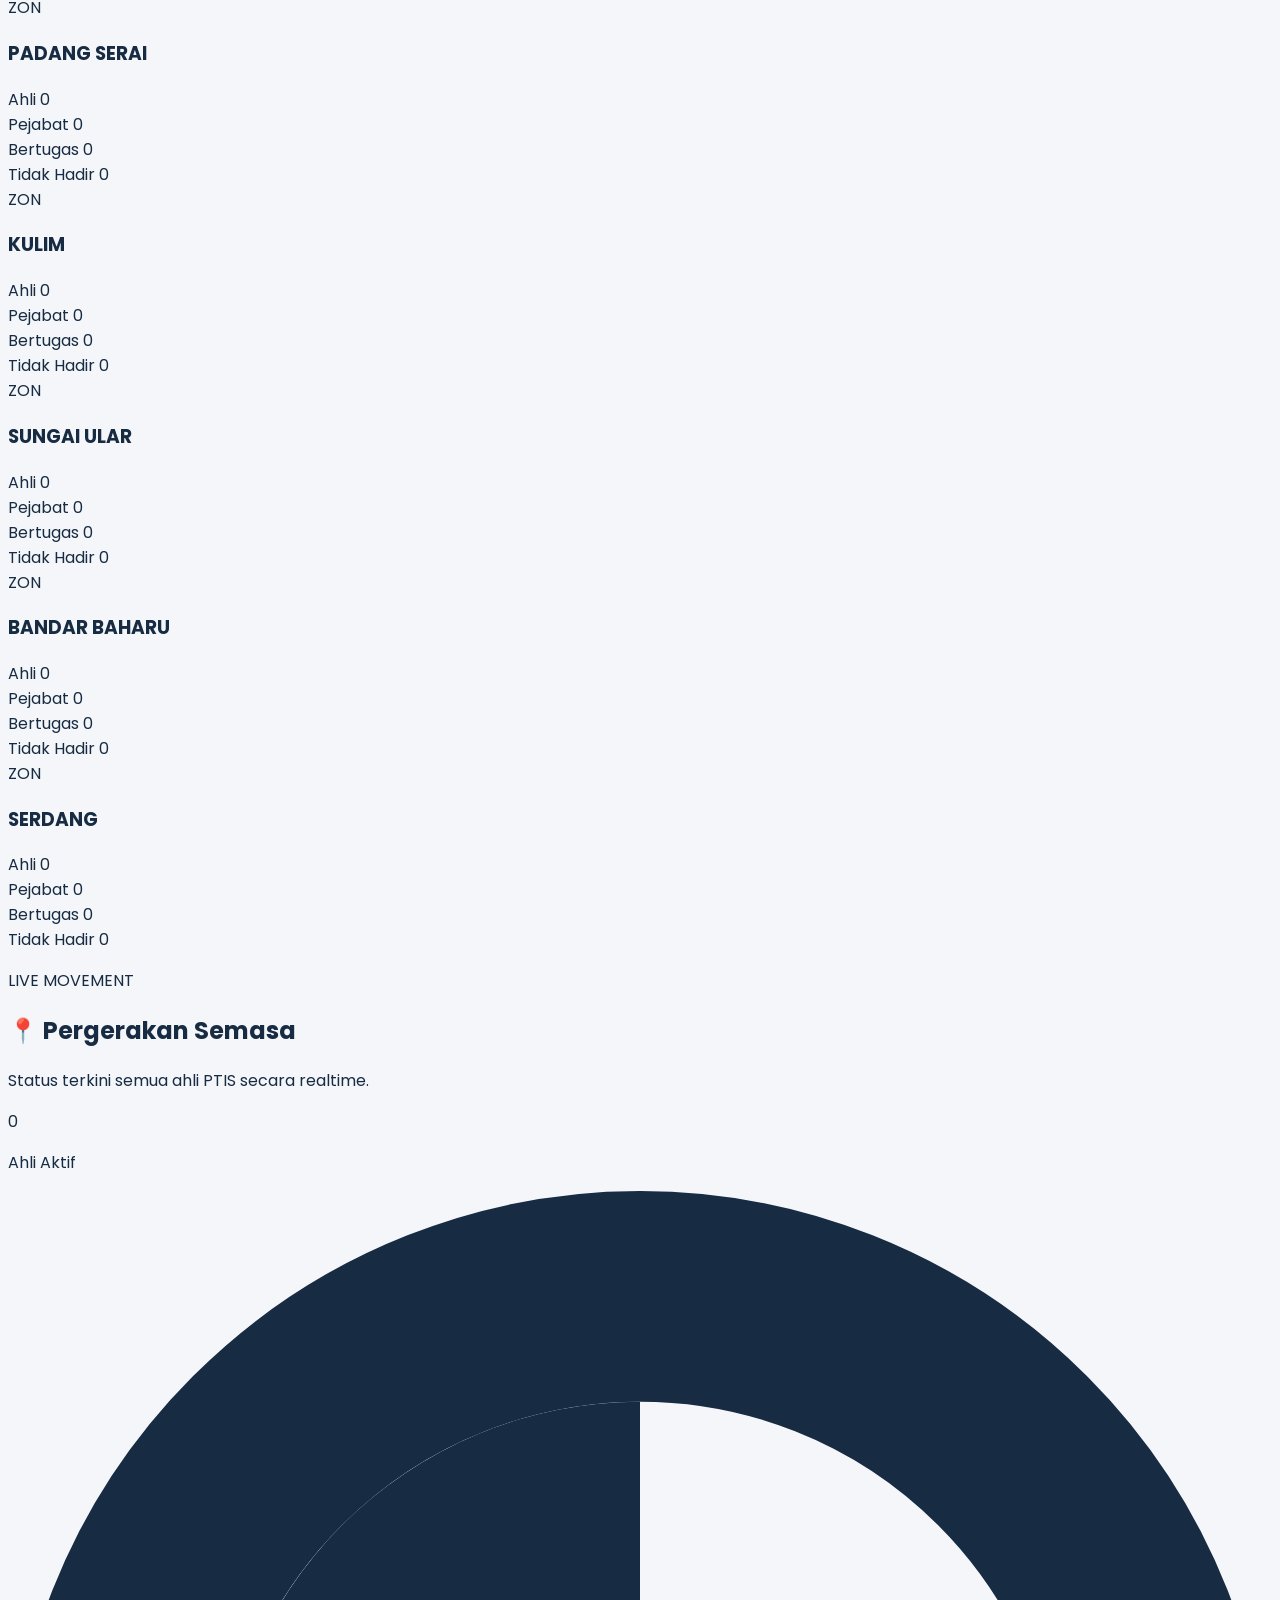
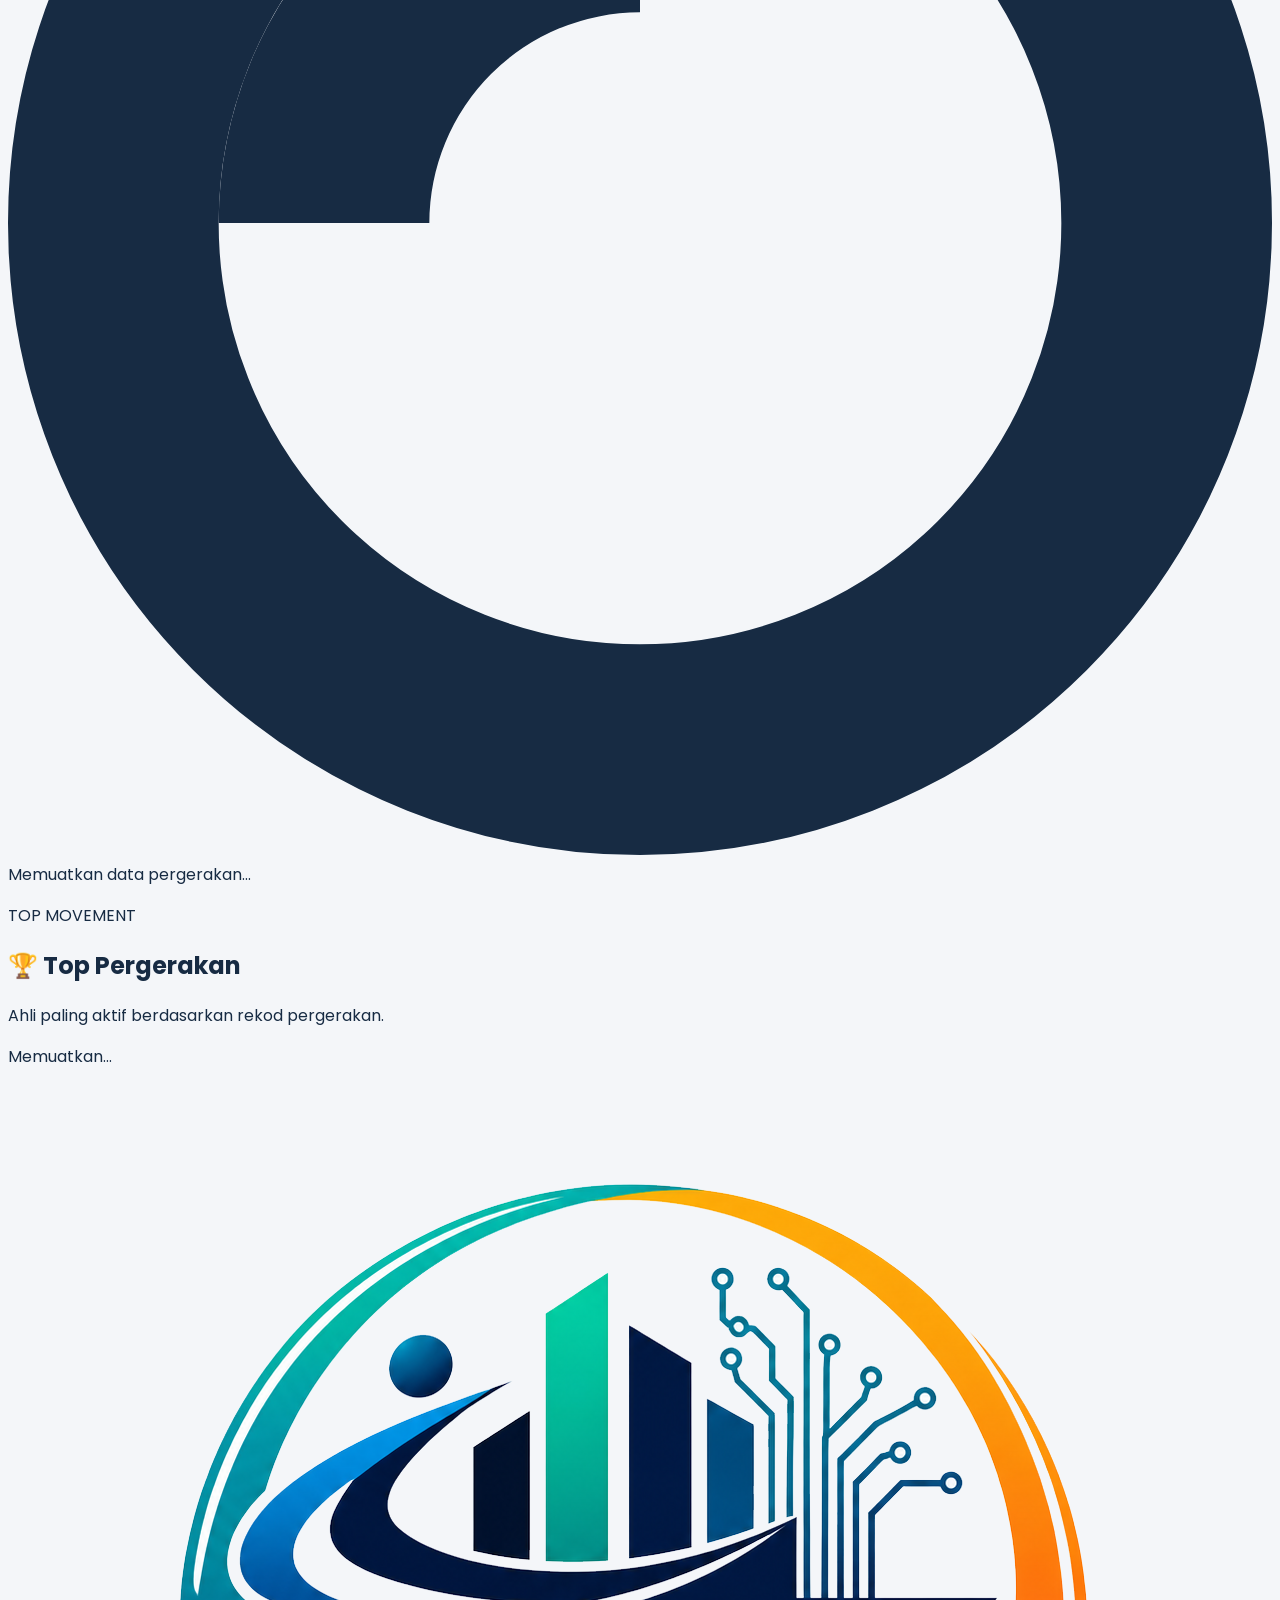
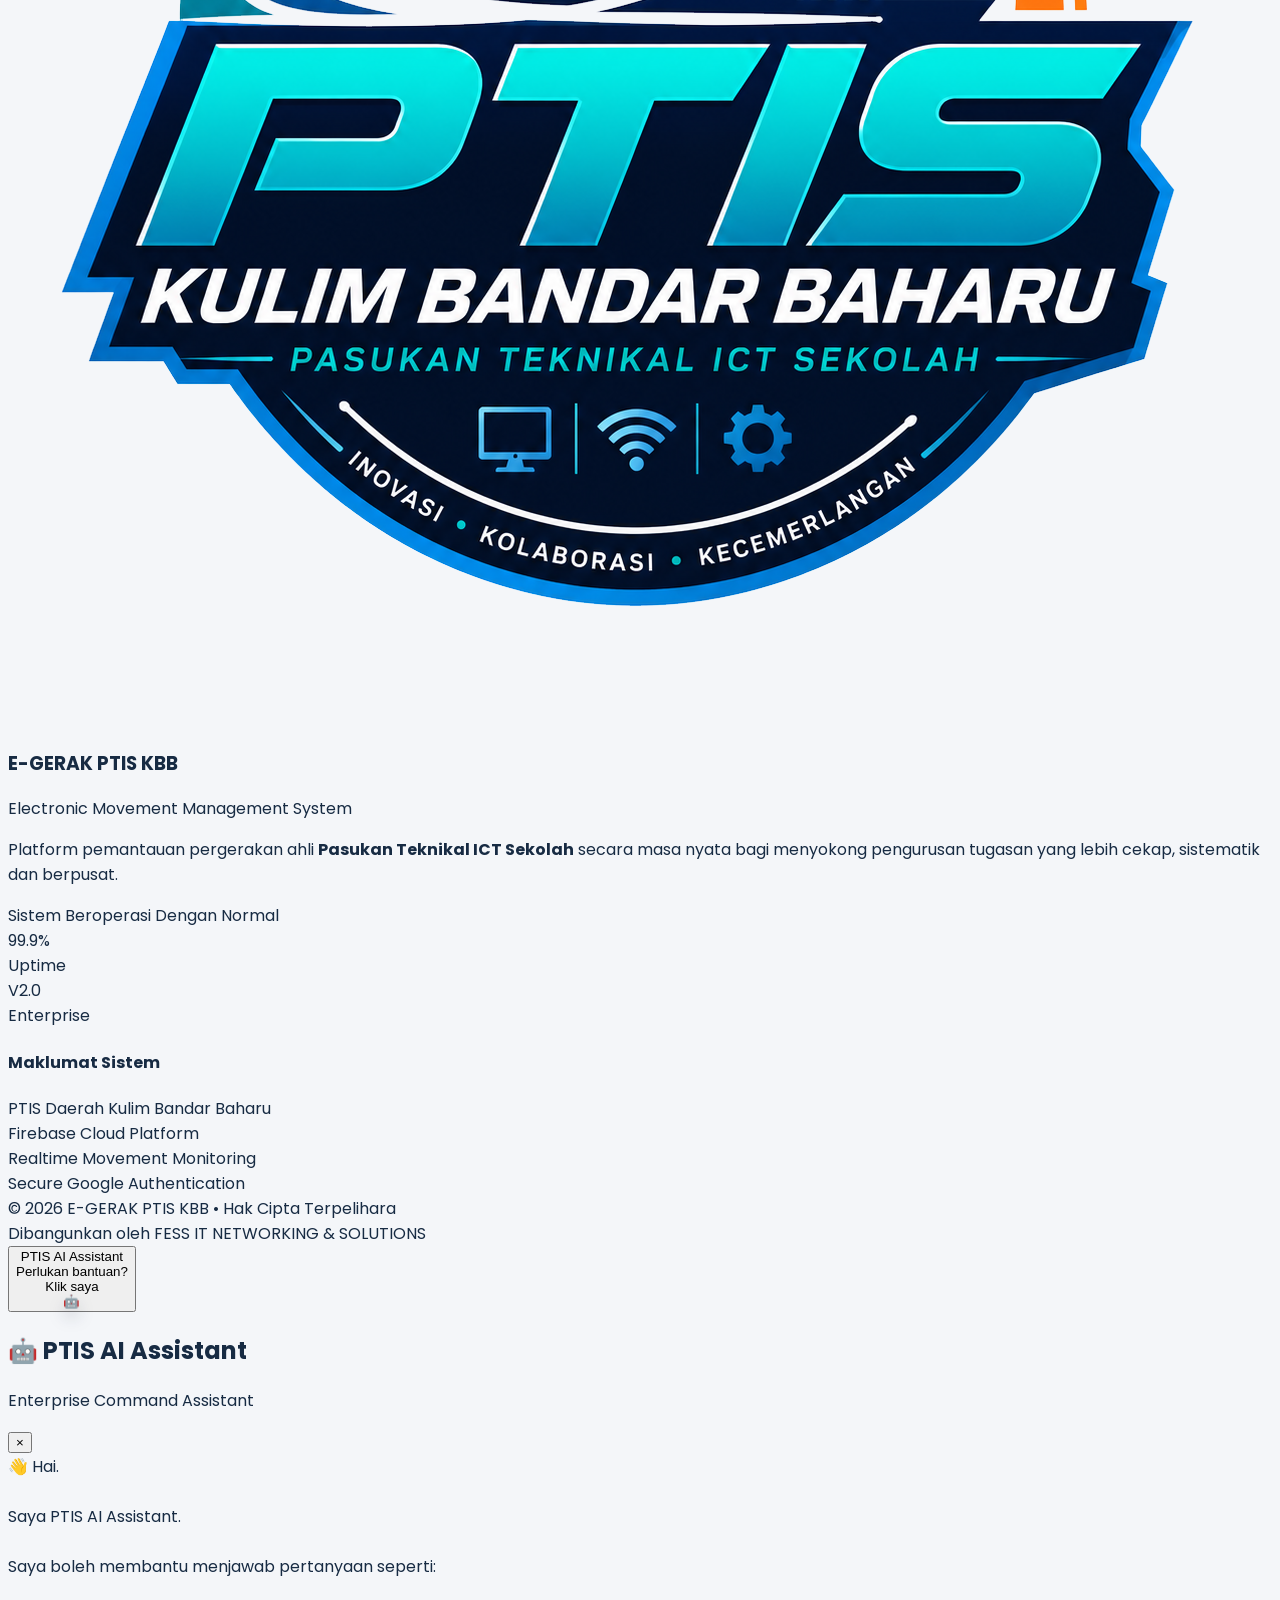
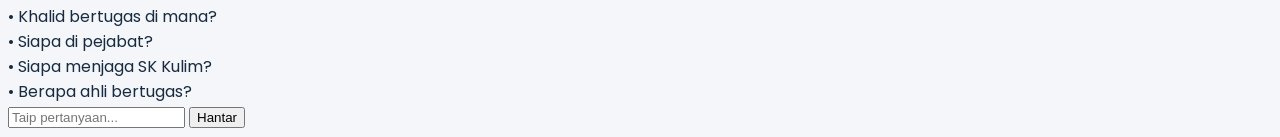
==== commit 953d0c2e: "Kemaskan header rasmi dan susunan makluman dashboard utama" ====
--- a/index.html
+++ b/index.html
@@ -40,7 +40,7 @@
 name="description"
 content="E-GERAK PTIS KBB - Electronic Movement Management System">
 
-<title>E-GERAK PTIS KBB | Command Center</title>
+<title>eGerak PTIS KBB | Portal PTIS Kulim Bandar Baharu</title>
 
 <link
 rel="icon"
@@ -257,6 +257,263 @@
     animation-play-state: paused;
 }
 
+/* ======================================================
+   KEMASAN PORTAL RASMI
+====================================================== */
+
+body {
+  background: #f4f6f9;
+  color: #172b43;
+}
+
+.official-header {
+  overflow: hidden;
+  border: 1px solid #dce3eb;
+  border-top: 5px solid #b58a35;
+  border-radius: 20px;
+  background: #ffffff;
+  box-shadow: 0 4px 18px rgba(21, 48, 79, .05);
+}
+
+.official-header-main {
+  display: flex;
+  align-items: center;
+  justify-content: space-between;
+  gap: 28px;
+  padding: 28px 32px;
+}
+
+.official-brand {
+  display: flex;
+  align-items: center;
+  gap: 20px;
+  min-width: 0;
+}
+
+.official-logo {
+  display: flex;
+  align-items: center;
+  justify-content: center;
+  width: 88px;
+  height: 88px;
+  flex-shrink: 0;
+  padding: 10px;
+  border: 1px solid #e2e8f0;
+  border-radius: 16px;
+  background: #f8fafc;
+}
+
+.official-logo img {
+  width: 100%;
+  height: 100%;
+  object-fit: contain;
+}
+
+.official-eyebrow {
+  margin: 0 0 7px;
+  color: #64748b;
+  font-size: 11px;
+  font-weight: 700;
+  letter-spacing: 1.5px;
+}
+
+.official-brand h1 {
+  margin: 0;
+  color: #15304f;
+  font-size: clamp(25px, 3vw, 36px);
+  font-weight: 800;
+  line-height: 1.25;
+}
+
+.official-district {
+  margin: 7px 0 0;
+  color: #64748b;
+  font-size: 14px;
+}
+
+.official-actions {
+  display: flex;
+  align-items: center;
+  gap: 24px;
+  flex-shrink: 0;
+}
+
+.official-clock {
+  text-align: right;
+}
+
+.official-clock #todayDate {
+  color: #64748b;
+  font-size: 12px;
+}
+
+.official-clock #digitalClock {
+  margin-top: 5px;
+  color: #15304f;
+  font-size: 23px;
+  font-weight: 700;
+  font-variant-numeric: tabular-nums;
+}
+
+.official-login {
+  display: inline-flex;
+  align-items: center;
+  justify-content: center;
+  gap: 10px;
+  min-height: 46px;
+  padding: 12px 18px;
+  border: 1px solid #dce3eb;
+  border-radius: 12px;
+  background: #ffffff;
+  color: #15304f;
+  font-size: 14px;
+  font-weight: 700;
+  cursor: pointer;
+  transition: background .2s ease;
+}
+
+.official-login:hover {
+  background: #f1f5f9;
+}
+
+.official-login:focus-visible {
+  outline: 3px solid #b58a35;
+  outline-offset: 3px;
+}
+
+.official-login:disabled {
+  cursor: wait;
+  opacity: .65;
+}
+
+.official-header-description {
+  padding: 14px 32px;
+  border-top: 1px solid #e8edf3;
+  background: #f8fafc;
+  color: #475569;
+  font-size: 13px;
+  line-height: 1.7;
+}
+
+.official-notice-grid {
+  display: grid;
+  grid-template-columns: minmax(0, 1.15fr) minmax(0, 1fr);
+  align-items: start;
+  gap: 24px;
+  margin-top: 28px;
+}
+
+.official-panel {
+  min-width: 0;
+  overflow: hidden;
+  border: 1px solid #dce3eb;
+  border-radius: 18px;
+  background: #ffffff;
+  box-shadow: 0 3px 14px rgba(21, 48, 79, .04);
+}
+
+.official-panel-heading {
+  display: flex;
+  align-items: center;
+  justify-content: space-between;
+  gap: 12px;
+  padding: 20px 24px;
+  border-bottom: 1px solid #edf1f5;
+}
+
+.official-section-label {
+  margin: 0 0 6px;
+  color: #8a692a;
+  font-size: 10px;
+  font-weight: 700;
+  letter-spacing: 1.4px;
+}
+
+.official-panel-heading h2 {
+  margin: 0;
+  color: #15304f;
+  font-size: 19px;
+  font-weight: 700;
+}
+
+.official-panel-content {
+  padding: 22px 24px;
+}
+
+/* Kad ucapan disusun menegak dalam panel yang lebih kecil. */
+#birthdayAnnouncements article {
+  flex-direction: column;
+  align-items: stretch;
+}
+
+#birthdayAnnouncements article > a {
+  align-self: flex-start;
+}
+
+@media (max-width: 1000px) {
+  .official-header-main {
+    flex-wrap: wrap;
+  }
+
+  .official-actions {
+    width: 100%;
+    justify-content: space-between;
+  }
+
+  .official-clock {
+    text-align: left;
+  }
+
+  .official-notice-grid {
+    grid-template-columns: 1fr;
+  }
+}
+
+@media (max-width: 600px) {
+  .official-header-main {
+    padding: 22px 18px;
+    gap: 22px;
+  }
+
+  .official-brand {
+    gap: 14px;
+  }
+
+  .official-logo {
+    width: 66px;
+    height: 66px;
+    padding: 7px;
+  }
+
+  .official-eyebrow {
+    font-size: 9px;
+    letter-spacing: .7px;
+  }
+
+  .official-district {
+    font-size: 12px;
+  }
+
+  .official-actions {
+    gap: 12px;
+    flex-wrap: wrap;
+  }
+
+  .official-clock #digitalClock {
+    font-size: 20px;
+  }
+
+  .official-header-description {
+    padding: 12px 18px;
+    font-size: 12px;
+  }
+
+  .official-panel-heading,
+  .official-panel-content {
+    padding: 18px;
+  }
+}
+
 </style>
 
 </head>
@@ -279,249 +536,126 @@
 
 <div class="w-full min-h-screen px-6 lg:px-8 py-8">
 
-<!-- ================= HEADER COMMAND CENTER ================= -->
-
-<header class="relative overflow-hidden rounded-[36px] rounded-3xl
-bg-white
-border
-border-slate-200
-shadow-xl">
-
-    <!-- Glow -->
-
-    <div class="absolute -top-24 -right-24 w-80 h-80 bg-cyan-500/10 rounded-full blur-3xl"></div>
-
-    <div class="absolute -bottom-20 -left-20 w-72 h-72 bg-blue-500/10 rounded-full blur-3xl"></div>
-
-    <div class="relative p-8">
-
-        <div class="
-flex
-flex-col
-xl:flex-row
-items-center
-xl:items-start
-justify-between
-gap-8">
-
-            <!-- LEFT -->
-
-            <div class="
-flex
-flex-col
-sm:flex-row
-items-center
-sm:items-center
-text-center
-sm:text-left
-gap-5">
-
-                <div class="
-w-20 h-20
-sm:w-24 sm:h-24
-rounded-[24px]
-bg-gradient-to-br
-from-cyan-500
-to-blue-700
-shadow-2xl
-flex
-items-center
-justify-center
-flex-shrink-0">
-
-    <img
-    src="assets/images/logo-ptis.png"
-    class="
-    w-12 h-12
-    sm:w-16 sm:h-16
-    object-contain">
-
-</div>
-
-                <div>
-
-                    <span class="uppercase tracking-[6px] text-cyan-400 text-xs font-bold">
-
-                        COMMAND CENTER
-
-                    </span>
-
-                    <h1 class="
-text-3xl
-sm:text-4xl
-lg:text-5xl
-font-black
-mt-3
-leading-tight">
-
-                        E-GERAK PTIS KBB
-
-                    </h1>
-
-                    <p class="
-text-slate-500
-mt-3
-text-base
-sm:text-lg">
-
-                        Electronic Movement Management System
-
-                    </p>
-
-                    <div class="flex gap-3 mt-6 flex-wrap">
-
-                        <span class="bg-cyan-500/10 border border-cyan-500/20 px-4 py-2 rounded-full text-cyan-300 text-sm">
-
-                            🚀 Version 2.0
-
-                        </span>
-
-                        <span class="bg-green-500/10 border border-green-500/20 px-4 py-2 rounded-full text-green-300 text-sm">
-
-                            🟢 Firebase Connected
-
-                        </span>
-
-                    </div>
-
-                </div>
-
-            </div>
-
-            <!-- RIGHT -->
-
-            <div class="
-flex
-flex-col
-lg:flex-row
-items-center
-gap-4
-w-full
-xl:w-auto">
-
-                <div class="flex items-center gap-4">
-
-                    <div class="bg-slate-50 border border-slate-200/70 rounded-3xl px-5 py-4 text-center border border-slate-700 w-full sm:min-w-[210px]">
-
-                        <div
-                        id="digitalClock"
-                        class="text-3xl font-black text-cyan-400">
-
-                            00:00:00
-
-                        </div>
-
-                        <div
-                        id="todayDate"
-                        class="text-slate-500 text-sm mt-2">
-
-                            Loading...
-
-                        </div>
-
-                    </div>
-
-                </div>
-
-                <div class="flex items-center gap-4">
-
-                    
-
-                    <button
-id="googleLoginBtn"
-type="button"
-class="w-12 h-12
-bg-white
-hover:bg-gray-100
-rounded-2xl
-shadow-xl
-border
-border-gray-200
-flex
-items-center
-justify-center
-transition
-duration-300">
-
-    <img
-    src="https://www.gstatic.com/firebasejs/ui/2.0.0/images/auth/google.svg"
-    alt="Google"
-    class="w-7 h-7">
-
-    <span
-    id="loadingSpinner"
-    class="hidden">
-
-    <i class="fas fa-spinner fa-spin"></i>
-
-    </span>
-
-</button>
-
-<div
-id="loginError"
-class="hidden
-mt-4
-rounded-2xl
-bg-red-500/10
-border
-border-red-500/20
-text-red-300
-text-center
-p-4">
-
-</div>
-
-                </div>
-
-            </div>
-
-        </div>
-
-    </div>
-
+<!-- ================= HEADER RASMI ================= -->
+<header class="official-header">
+  <div class="official-header-main">
+
+    <div class="official-brand">
+      <div class="official-logo">
+        <img
+          src="assets/images/logo-ptis.png"
+          alt="Logo PTIS KBB">
+      </div>
+
+      <div>
+        <p class="official-eyebrow">
+          PASUKAN TEKNIKAL ICT SEKOLAH
+        </p>
+
+        <h1>eGerak PTIS KBB</h1>
+
+        <p class="official-district">
+          Kulim Bandar Baharu
+        </p>
+      </div>
+    </div>
+
+    <div class="official-actions">
+      <div class="official-clock">
+        <div id="todayDate">Memuatkan tarikh...</div>
+        <div id="digitalClock">00:00:00</div>
+      </div>
+
+      <button
+        id="googleLoginBtn"
+        type="button"
+        class="official-login">
+
+        <img
+          src="https://www.gstatic.com/firebasejs/ui/2.0.0/images/auth/google.svg"
+          alt=""
+          width="20"
+          height="20">
+
+        <span id="loginText">Log Masuk</span>
+
+        <span id="loadingSpinner" class="hidden" aria-hidden="true">
+          …
+        </span>
+      </button>
+    </div>
+
+  </div>
+
+  <div class="official-header-description">
+    Sistem Pengurusan Pergerakan dan Rujukan Data PTIS
+  </div>
+
+  <div
+    id="loginError"
+    class="hidden mx-6 mb-5 rounded-xl border border-red-200
+           bg-red-50 p-4 text-sm text-red-700"
+    role="alert">
+  </div>
 </header>
 
-<!-- ================= MAKLUMAN TERKINI ================= -->
-<section
-  class="mt-8 rounded-3xl bg-white border border-slate-200 shadow-xl overflow-hidden"
-  aria-labelledby="maklumanTitle">
-
-  <div class="px-6 py-5 border-b border-slate-100">
-    <h2
-      id="maklumanTitle"
-      class="text-xl sm:text-2xl font-bold text-slate-900">
-      📢 Makluman Terkini
-      (<span id="announcementCount">0</span>)
-      &amp; (<span id="birthdayCount">0</span> Hari Lahir)
-    </h2>
-
-    <p class="mt-1 text-sm text-slate-500">
-      Makluman semasa dan sambutan hari lahir warga PTIS Kulim Bandar Baharu.
-    </p>
-  </div>
-
-  <!-- MAKLUMAN UMUM -->
-  <div
-    id="generalAnnouncements"
-    class="px-6 pt-6 space-y-4"
-    aria-live="polite">
-    <p class="text-sm text-slate-500">
-      Memuatkan makluman...
-    </p>
-  </div>
-
-  <!-- HARI LAHIR -->
-  <div
-    id="birthdayAnnouncements"
-    class="p-6 space-y-4"
-    aria-live="polite">
-    <p class="text-sm text-slate-500">
-      Maklumat hari lahir belum tersedia.
-    </p>
-  </div>
-
-</section>
+<!-- ================= MAKLUMAN DAN HARI LAHIR ================= -->
+<div class="official-notice-grid">
+
+  <section
+    class="official-panel"
+    aria-labelledby="maklumanTitle">
+
+    <div class="official-panel-heading">
+      <div>
+        <p class="official-section-label">HEBAHAN PASUKAN</p>
+
+        <h2 id="maklumanTitle">Makluman Terkini</h2>
+      </div>
+
+      <!-- Dikekalkan untuk skrip kiraan sedia ada. -->
+      <span id="announcementCount" hidden>0</span>
+    </div>
+
+    <div
+      id="generalAnnouncements"
+      class="official-panel-content space-y-4"
+      aria-live="polite">
+
+      <p class="text-sm text-slate-500">
+        Memuatkan makluman...
+      </p>
+    </div>
+
+  </section>
+
+  <section
+    class="official-panel"
+    aria-labelledby="birthdayTitle">
+
+    <div class="official-panel-heading">
+      <div>
+        <p class="official-section-label">WARGA PTIS KBB</p>
+
+        <h2 id="birthdayTitle">Sambutan Hari Lahir</h2>
+      </div>
+
+      <span id="birthdayCount" hidden>0</span>
+    </div>
+
+    <div
+      id="birthdayAnnouncements"
+      class="official-panel-content space-y-4"
+      aria-live="polite">
+
+      <p class="text-sm text-slate-500">
+        Memuatkan maklumat hari lahir...
+      </p>
+    </div>
+
+  </section>
+
+</div>
 
 <!-- ================= KPI DASHBOARD ================= -->
 
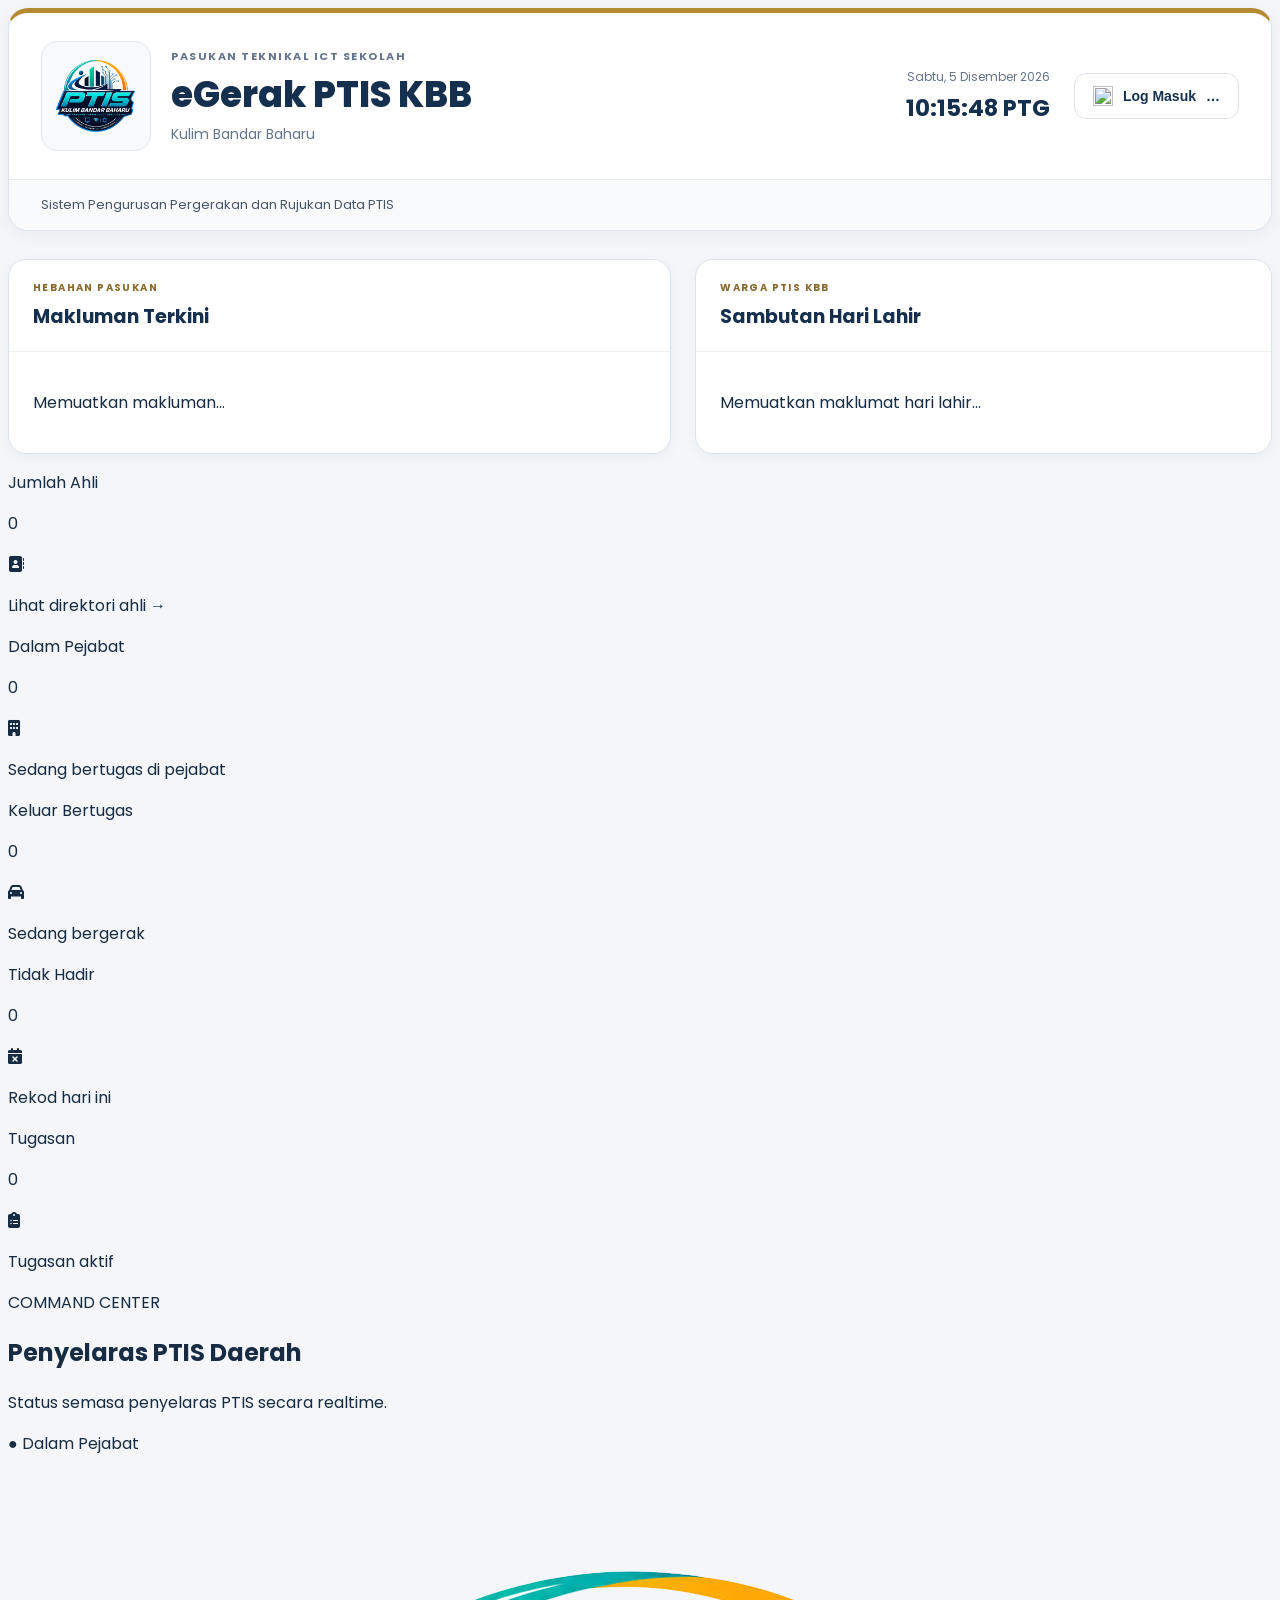
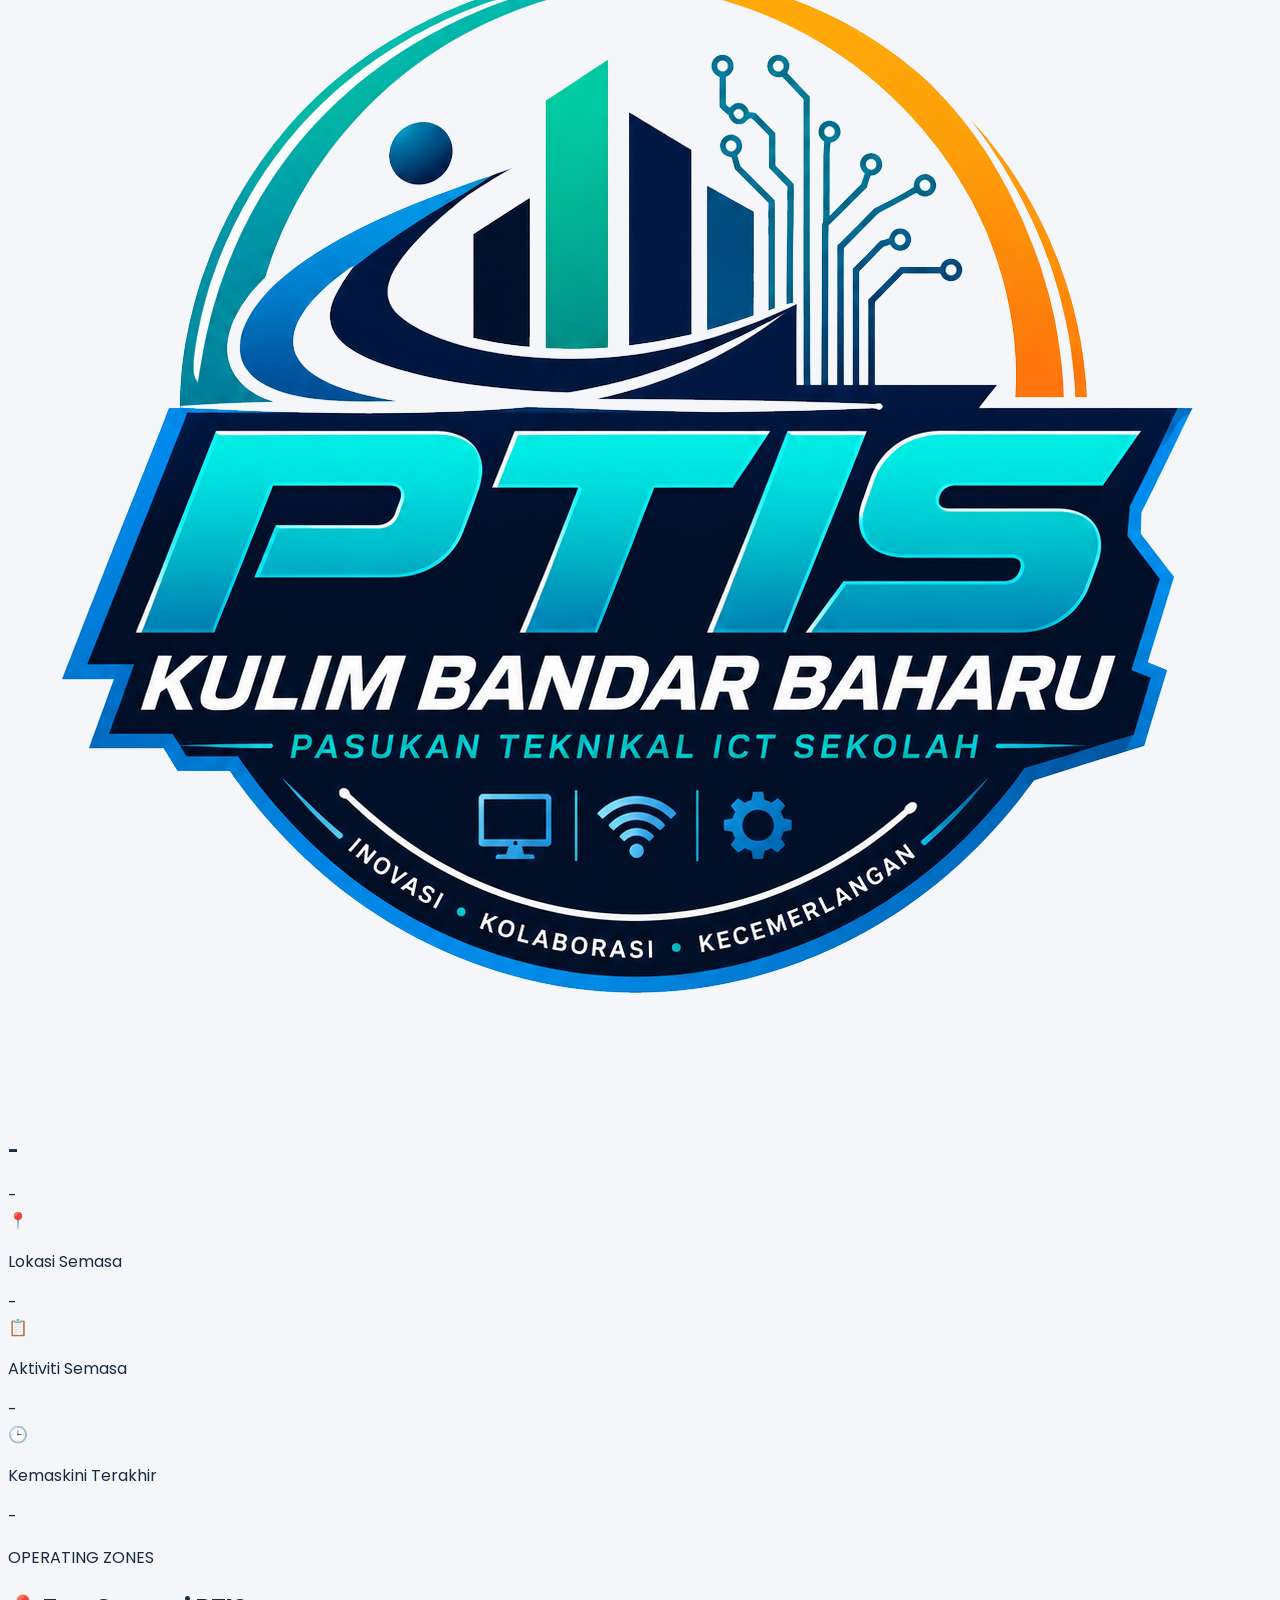
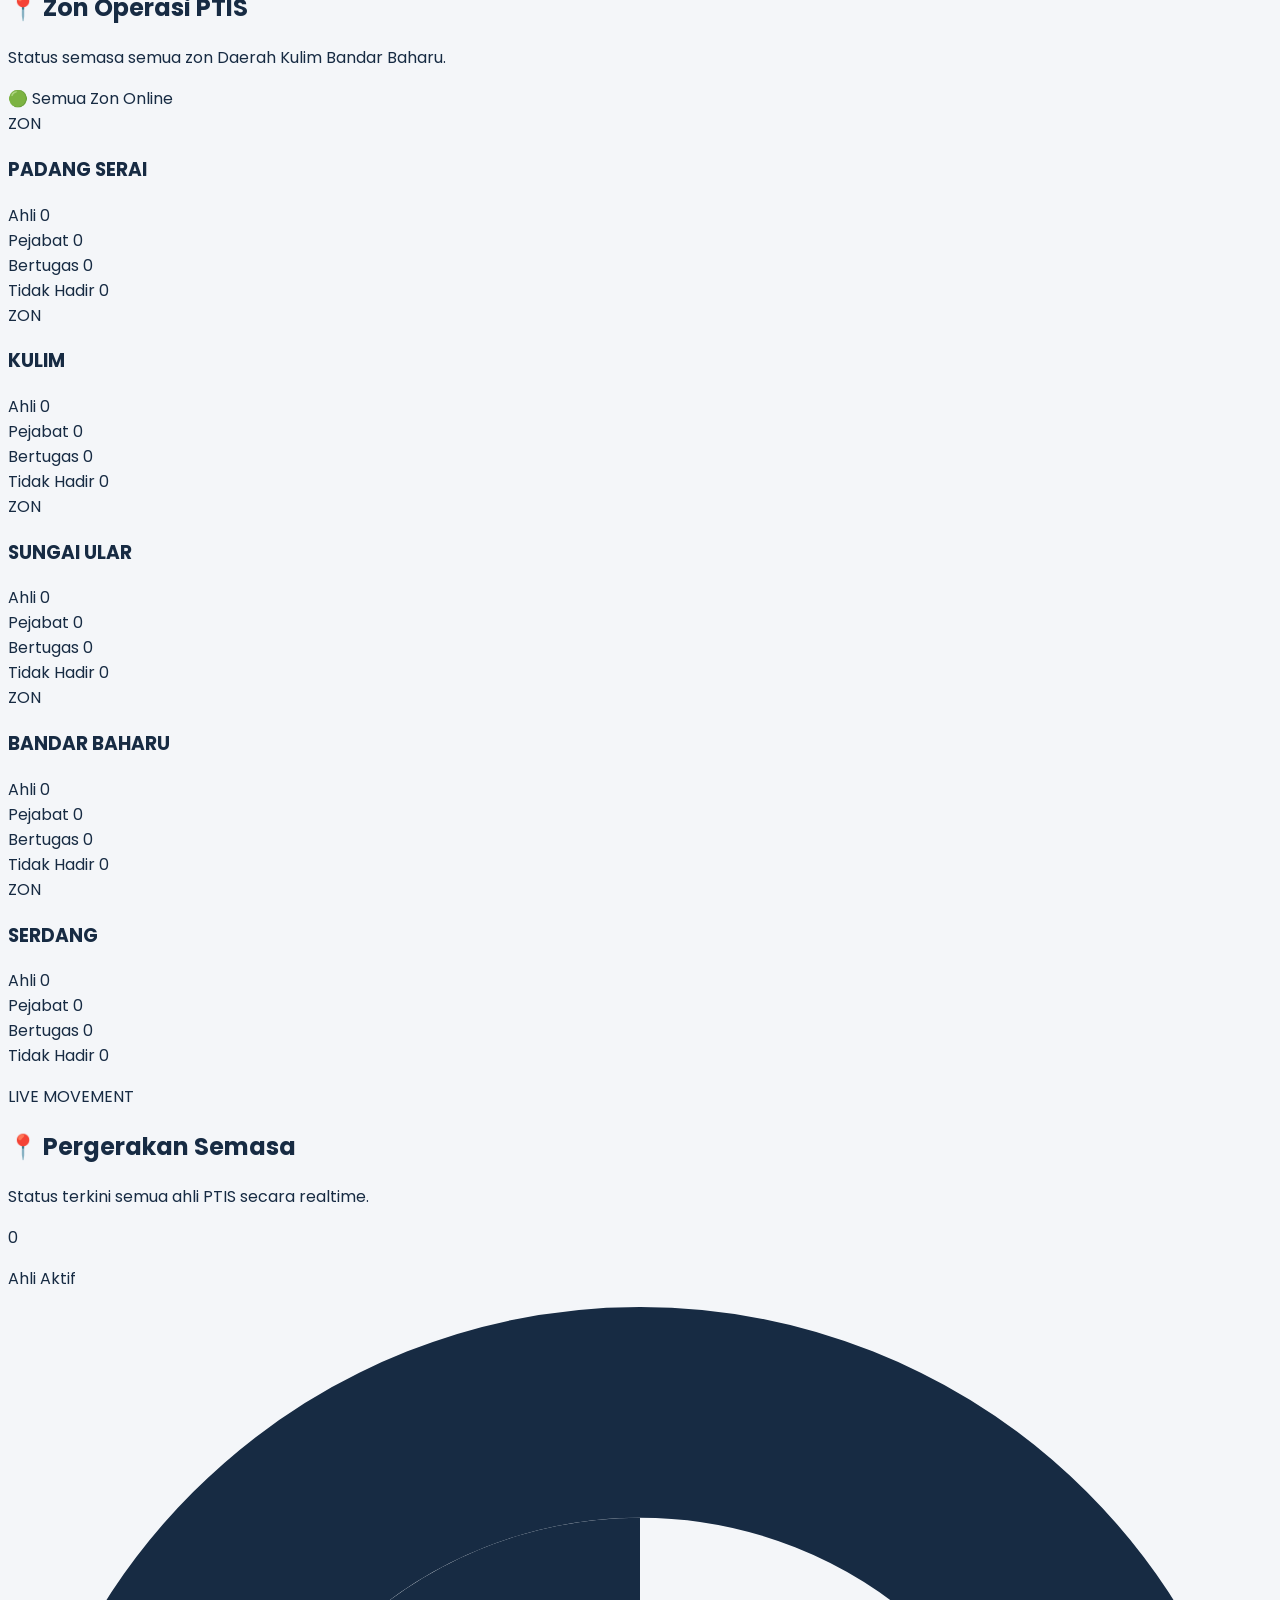
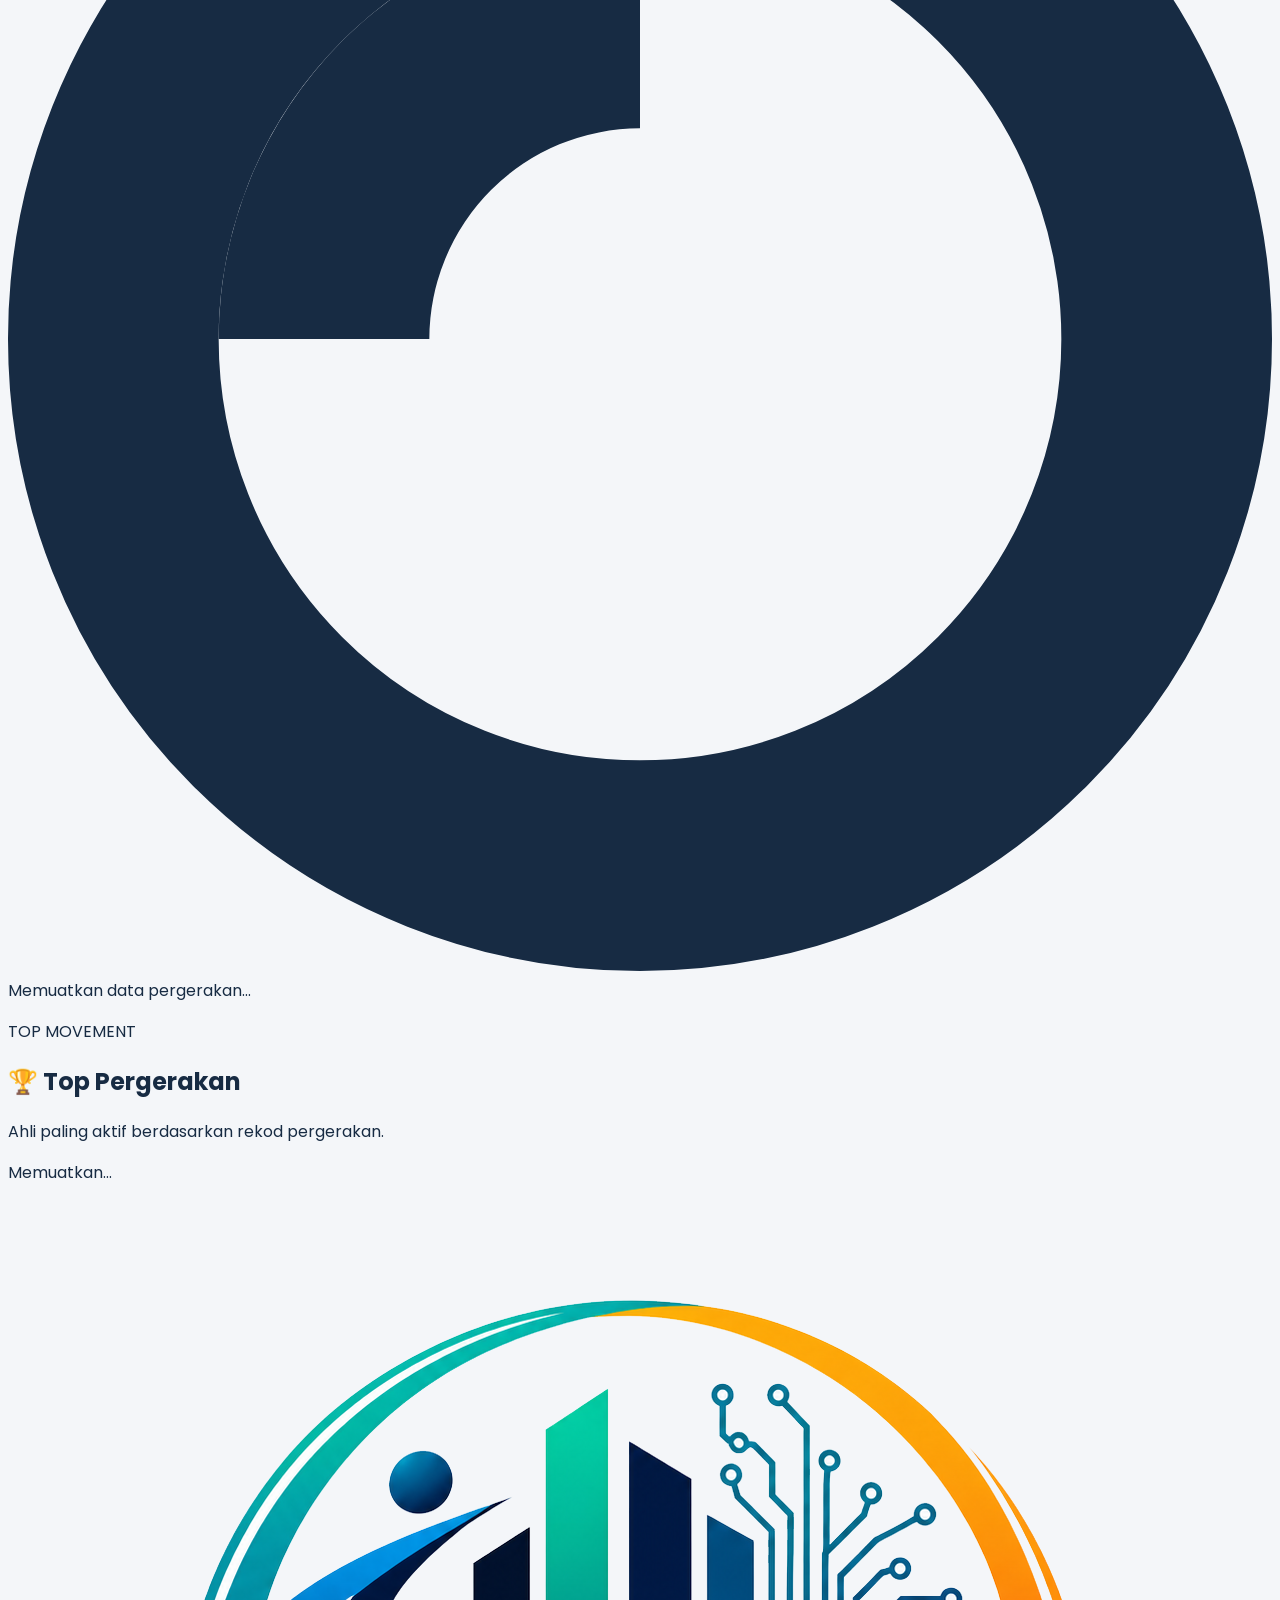
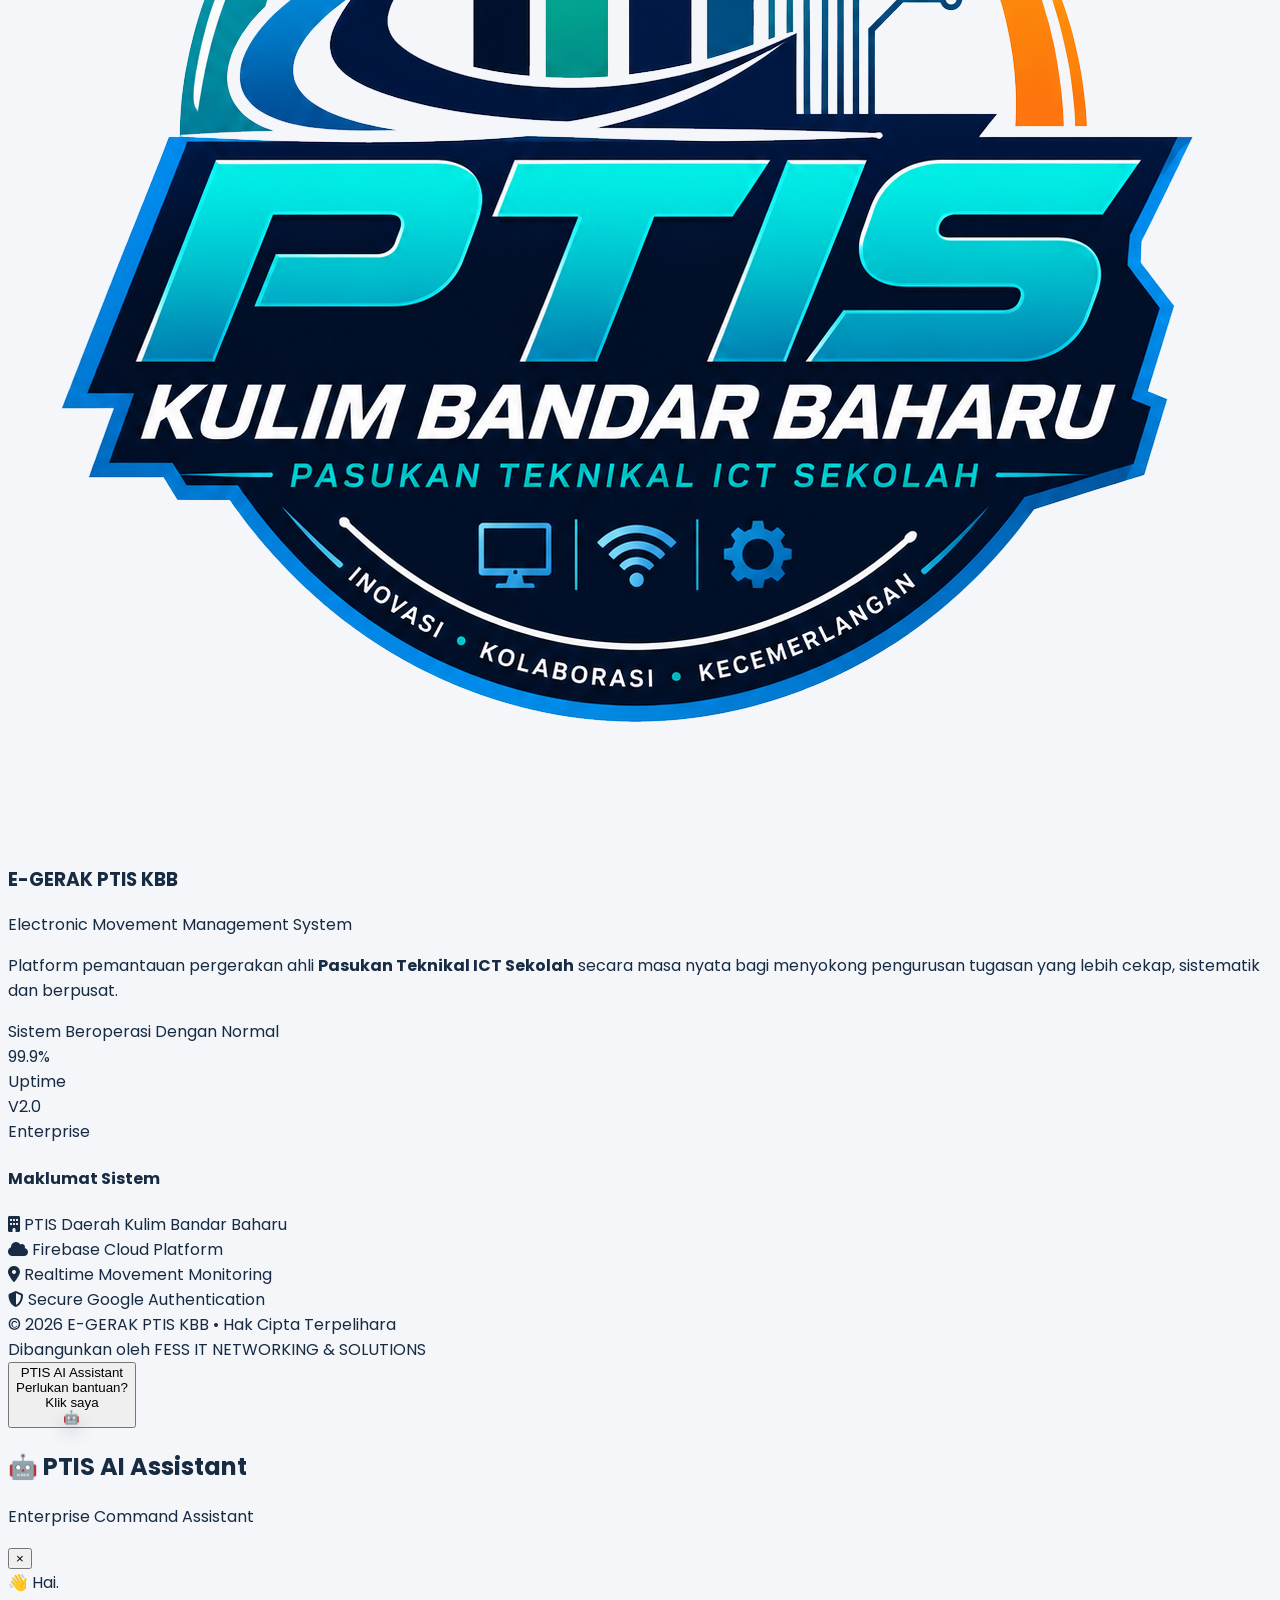
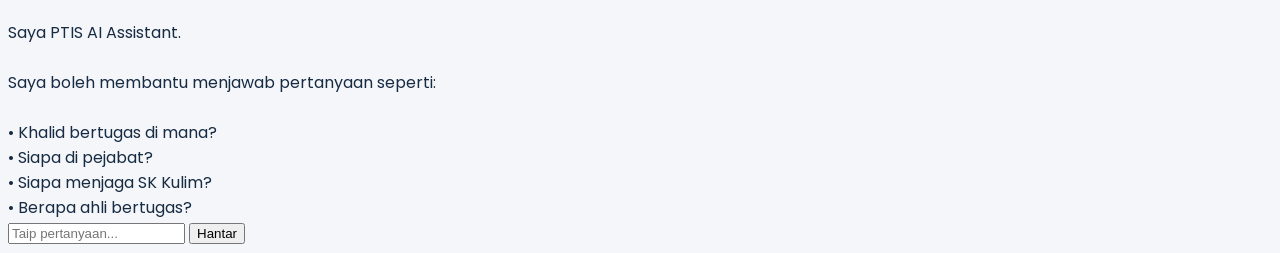
==== commit da366ebc: "Kemaskini reka bentuk kad dashboard dan ikon" ====
--- a/index.html
+++ b/index.html
@@ -2,6 +2,11 @@
 <html lang="ms">
 
 <head>
+
+<!-- Font Awesome: ikon dashboard -->
+<link
+    rel="stylesheet"
+    href="https://cdnjs.cloudflare.com/ajax/libs/font-awesome/6.4.0/css/all.min.css">
 
 <meta charset="UTF-8">
 
@@ -690,220 +695,132 @@
 ">
 
     <!-- ================= PTIS DIRECTORY ================= -->
-
-    <div
+<div
     id="directoryCard"
     class="
-
-    rounded-3xl
-
-    bg-gradient-to-br
-
-    from-blue-600
-
-    to-blue-800
-
-    p-6
-
-    shadow-2xl
-
-    cursor-pointer
-
-    transition-all
-
-    duration-300
-
-    hover:scale-[1.03]
-
-    hover:shadow-blue-500/40
-
-    ">
-
-        <div class="flex justify-between items-start">
-
-            <div>
-
-                <p class="text-blue-100 text-sm">
-
-                    PTIS Directory
-
-                </p>
-
-                <h1 class="text-4xl font-black mt-4">
-
-                    <span id="totalMembers">0</span>
-
-                </h1>
-
-                <p class="mt-6 text-sm">
-
-                    👥 Semua Ahli PTIS →
-
-                </p>
-
-            </div>
-
-            <i class="fa-solid fa-address-book text-5xl text-blue-200"></i>
-
-        </div>
-
-    </div>
-
-    <!-- ================= DALAM PEJABAT ================= -->
-
-    <div
-    class="
-
-    rounded-3xl
-
-    bg-gradient-to-br
-
-    from-green-600
-
-    to-emerald-700
-
-    p-6
-
-    shadow-2xl
-
-    ">
-
-        <p class="text-green-100 text-sm">
-
-            Dalam Pejabat
-
-        </p>
-
-        <h1 class="text-4xl font-black mt-4">
-
-            <span id="officeMembers">0</span>
-
-        </h1>
-
-        <p class="mt-6 text-sm">
-
-            🏢 Sedang Bertugas
-
-        </p>
-
-    </div>
-
-    <!-- ================= KELUAR BERTUGAS ================= -->
-
-    <div
-    class="
-
-    rounded-3xl
-
-    bg-gradient-to-br
-
-    from-amber-500
-
-    to-orange-600
-
-    p-6
-
-    shadow-2xl
-
-    ">
-
-        <p class="text-amber-100 text-sm">
-
-            Keluar Bertugas
-
-        </p>
-
-        <h1 class="text-4xl font-black mt-4">
-
-            <span id="activeMovement">0</span>
-
-        </h1>
-
-        <p class="mt-6 text-sm">
-
-            🚗 Sedang Bergerak
-
-        </p>
-
-    </div>
-
-    <!-- ================= TIDAK HADIR ================= -->
-
-    <div
-    class="
-
-    rounded-3xl
-
-    bg-gradient-to-br
-
-    from-red-500
-
-    to-red-700
-
-    p-6
-
-    shadow-2xl
-
-    ">
-
-        <p class="text-red-100 text-sm">
-
-            Tidak Hadir
-
-        </p>
-
-        <h1 class="text-4xl font-black mt-4">
-
-            <span id="absentMembers">0</span>
-
-        </h1>
-
-        <p class="mt-6 text-sm">
-
-            📅 Hari Ini
-
-        </p>
-
-    </div>
-
-    <!-- ================= TUGASAN ================= -->
-
-    <div
-    class="
-
-    rounded-3xl
-
-    bg-gradient-to-br
-
-    from-cyan-500
-
-    to-sky-700
-
-    p-6
-
-    shadow-2xl
-
-    ">
-
-        <p class="text-cyan-100 text-sm">
-
-            Tugasan
-
-        </p>
-
-        <h1 class="text-4xl font-black mt-4">
-
-            <span id="totalTasks">0</span>
-
-        </h1>
-
-        <p class="mt-6 text-sm">
-
-            📋 Tugasan Aktif
-
-        </p>
-
-    </div>
+        rounded-2xl
+        border border-slate-200
+        bg-white
+        p-6
+        shadow-sm
+        cursor-pointer
+        transition-all duration-300
+        hover:-translate-y-1
+        hover:shadow-md
+    "
+>
+    <div class="flex items-start justify-between gap-4">
+        <div>
+            <p class="text-sm font-semibold text-slate-600">
+                Jumlah Ahli
+            </p>
+
+            <p class="mt-3 text-4xl font-black text-blue-700">
+                <span id="totalMembers">0</span>
+            </p>
+        </div>
+
+        <div class="flex h-12 w-12 items-center justify-center rounded-xl bg-blue-50 text-blue-700">
+            <i class="fa-solid fa-address-book text-xl" aria-hidden="true"></i>
+        </div>
+    </div>
+
+    <p class="mt-6 text-sm font-medium text-blue-700">
+        Lihat direktori ahli →
+    </p>
+</div>
+
+<!-- ================= DALAM PEJABAT ================= -->
+<div class="rounded-2xl border border-slate-200 bg-white p-6 shadow-sm">
+    <div class="flex items-start justify-between gap-4">
+        <div>
+            <p class="text-sm font-semibold text-slate-600">
+                Dalam Pejabat
+            </p>
+
+            <p class="mt-3 text-4xl font-black text-emerald-700">
+                <span id="officeMembers">0</span>
+            </p>
+        </div>
+
+        <div class="flex h-12 w-12 items-center justify-center rounded-xl bg-emerald-50 text-emerald-700">
+            <i class="fa-solid fa-building text-xl" aria-hidden="true"></i>
+        </div>
+    </div>
+
+    <p class="mt-6 text-sm text-slate-500">
+        Sedang bertugas di pejabat
+    </p>
+</div>
+
+<!-- ================= KELUAR BERTUGAS ================= -->
+<div class="rounded-2xl border border-slate-200 bg-white p-6 shadow-sm">
+    <div class="flex items-start justify-between gap-4">
+        <div>
+            <p class="text-sm font-semibold text-slate-600">
+                Keluar Bertugas
+            </p>
+
+            <p class="mt-3 text-4xl font-black text-amber-700">
+                <span id="activeMovement">0</span>
+            </p>
+        </div>
+
+        <div class="flex h-12 w-12 items-center justify-center rounded-xl bg-amber-50 text-amber-700">
+            <i class="fa-solid fa-car text-xl" aria-hidden="true"></i>
+        </div>
+    </div>
+
+    <p class="mt-6 text-sm text-slate-500">
+        Sedang bergerak
+    </p>
+</div>
+
+<!-- ================= TIDAK HADIR ================= -->
+<div class="rounded-2xl border border-slate-200 bg-white p-6 shadow-sm">
+    <div class="flex items-start justify-between gap-4">
+        <div>
+            <p class="text-sm font-semibold text-slate-600">
+                Tidak Hadir
+            </p>
+
+            <p class="mt-3 text-4xl font-black text-red-700">
+                <span id="absentMembers">0</span>
+            </p>
+        </div>
+
+        <div class="flex h-12 w-12 items-center justify-center rounded-xl bg-red-50 text-red-700">
+            <i class="fa-solid fa-calendar-xmark text-xl" aria-hidden="true"></i>
+        </div>
+    </div>
+
+    <p class="mt-6 text-sm text-slate-500">
+        Rekod hari ini
+    </p>
+</div>
+
+<!-- ================= TUGASAN ================= -->
+<div class="rounded-2xl border border-slate-200 bg-white p-6 shadow-sm">
+    <div class="flex items-start justify-between gap-4">
+        <div>
+            <p class="text-sm font-semibold text-slate-600">
+                Tugasan
+            </p>
+
+            <p class="mt-3 text-4xl font-black text-cyan-700">
+                <span id="totalTasks">0</span>
+            </p>
+        </div>
+
+        <div class="flex h-12 w-12 items-center justify-center rounded-xl bg-cyan-50 text-cyan-700">
+            <i class="fa-solid fa-clipboard-list text-xl" aria-hidden="true"></i>
+        </div>
+    </div>
+
+    <p class="mt-6 text-sm text-slate-500">
+        Tugasan aktif
+    </p>
+</div>
 
 </div>
 
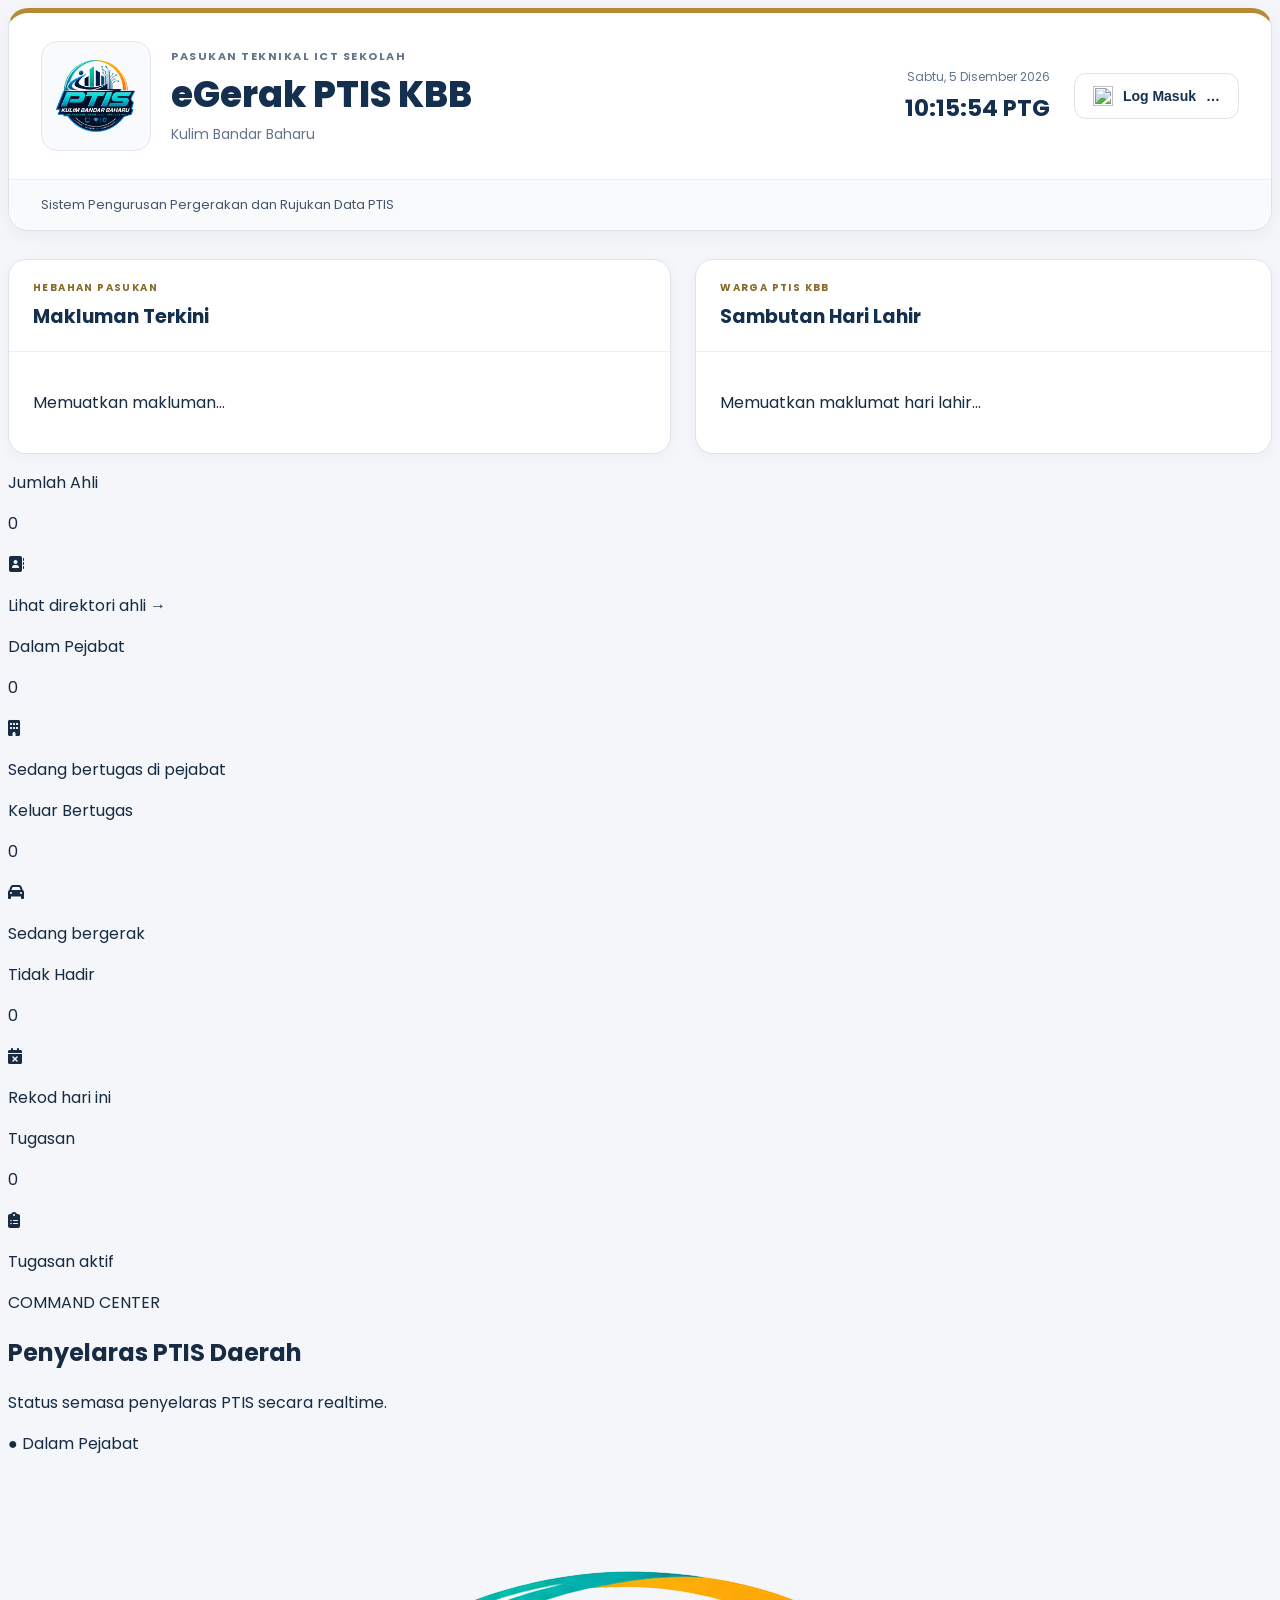
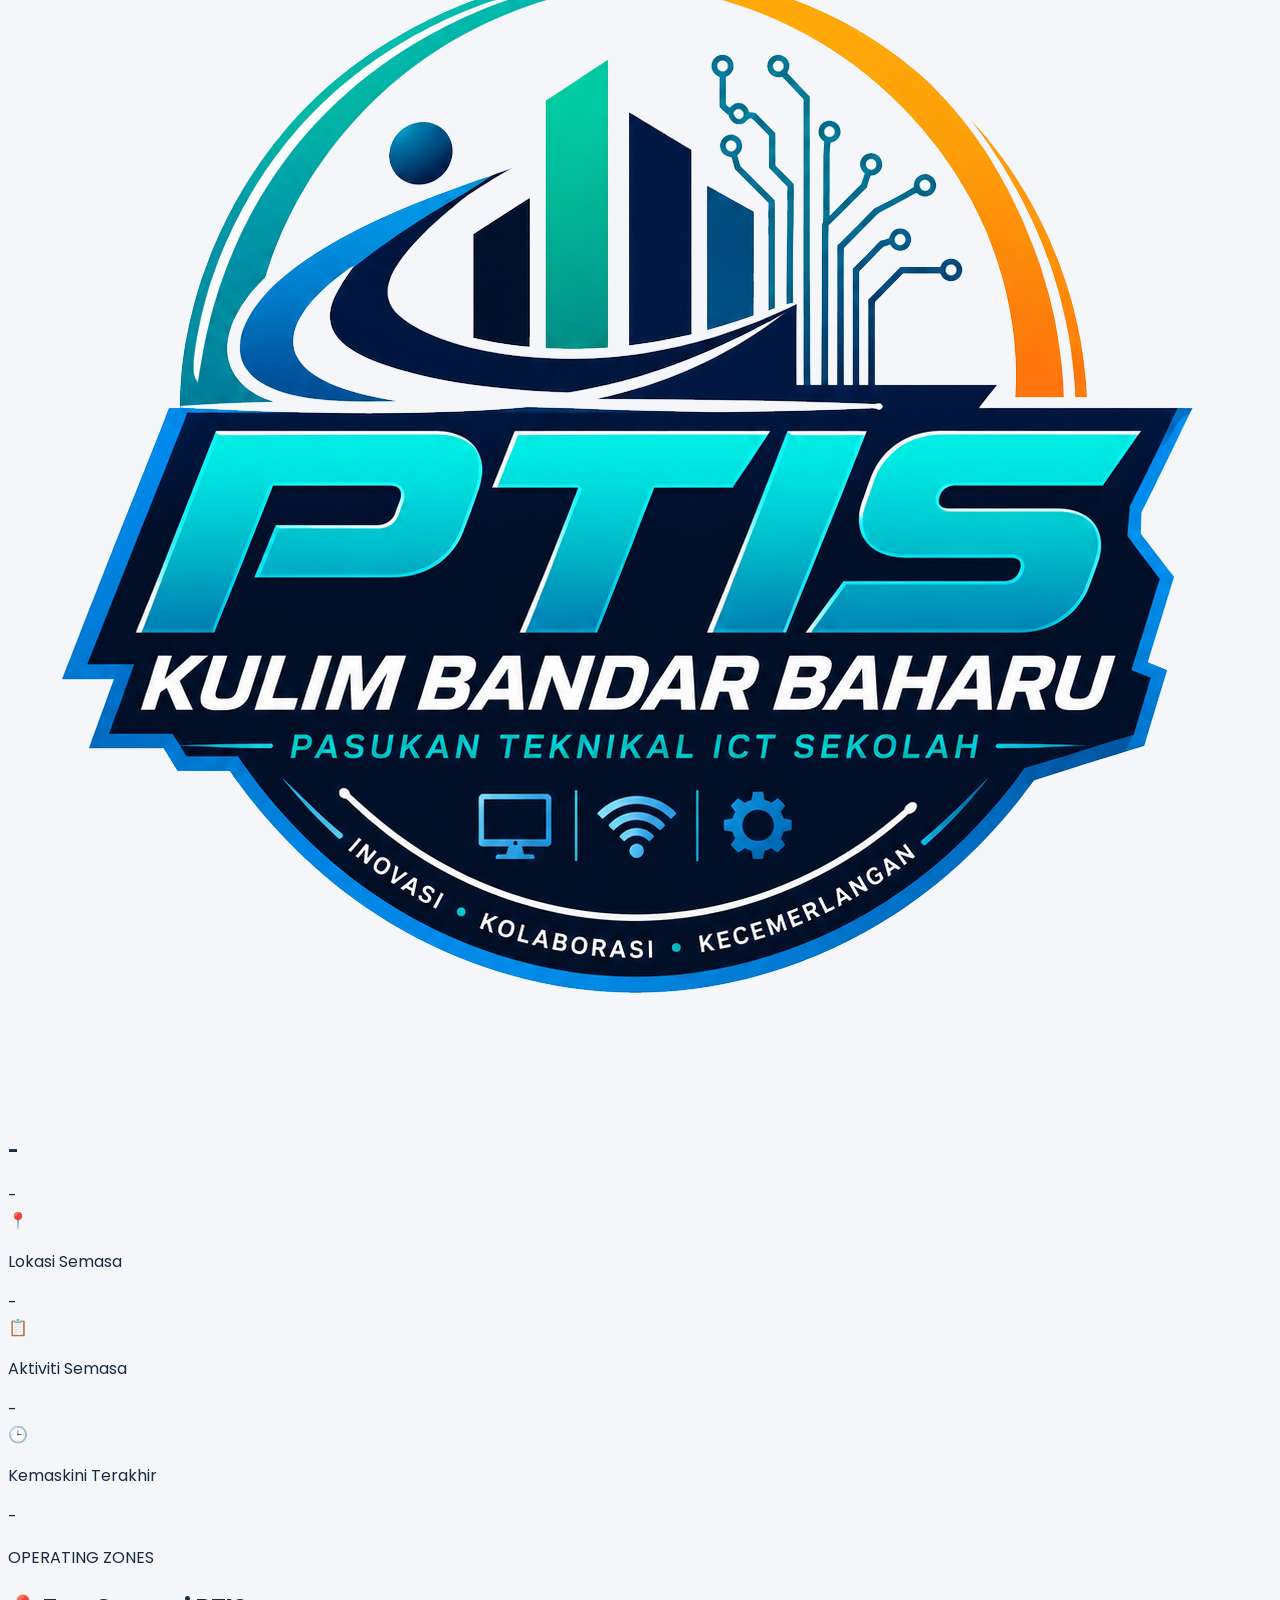
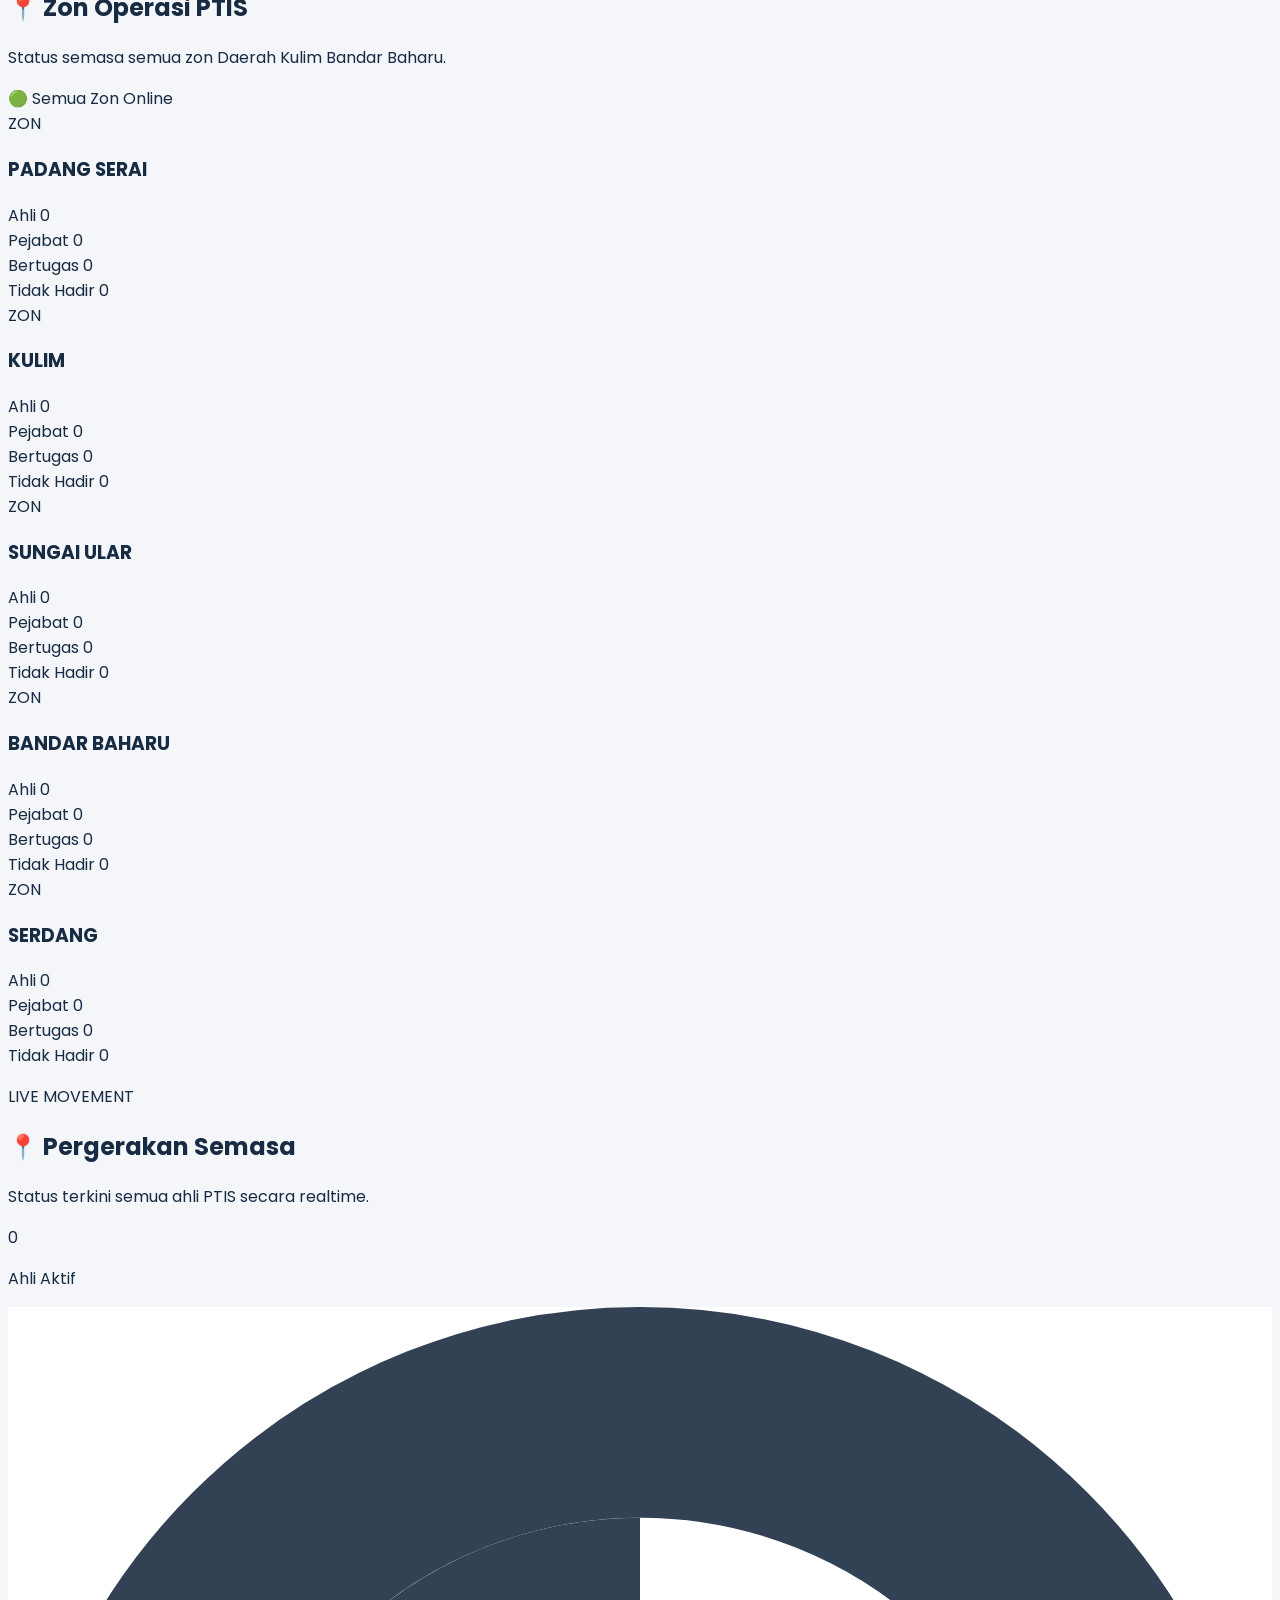
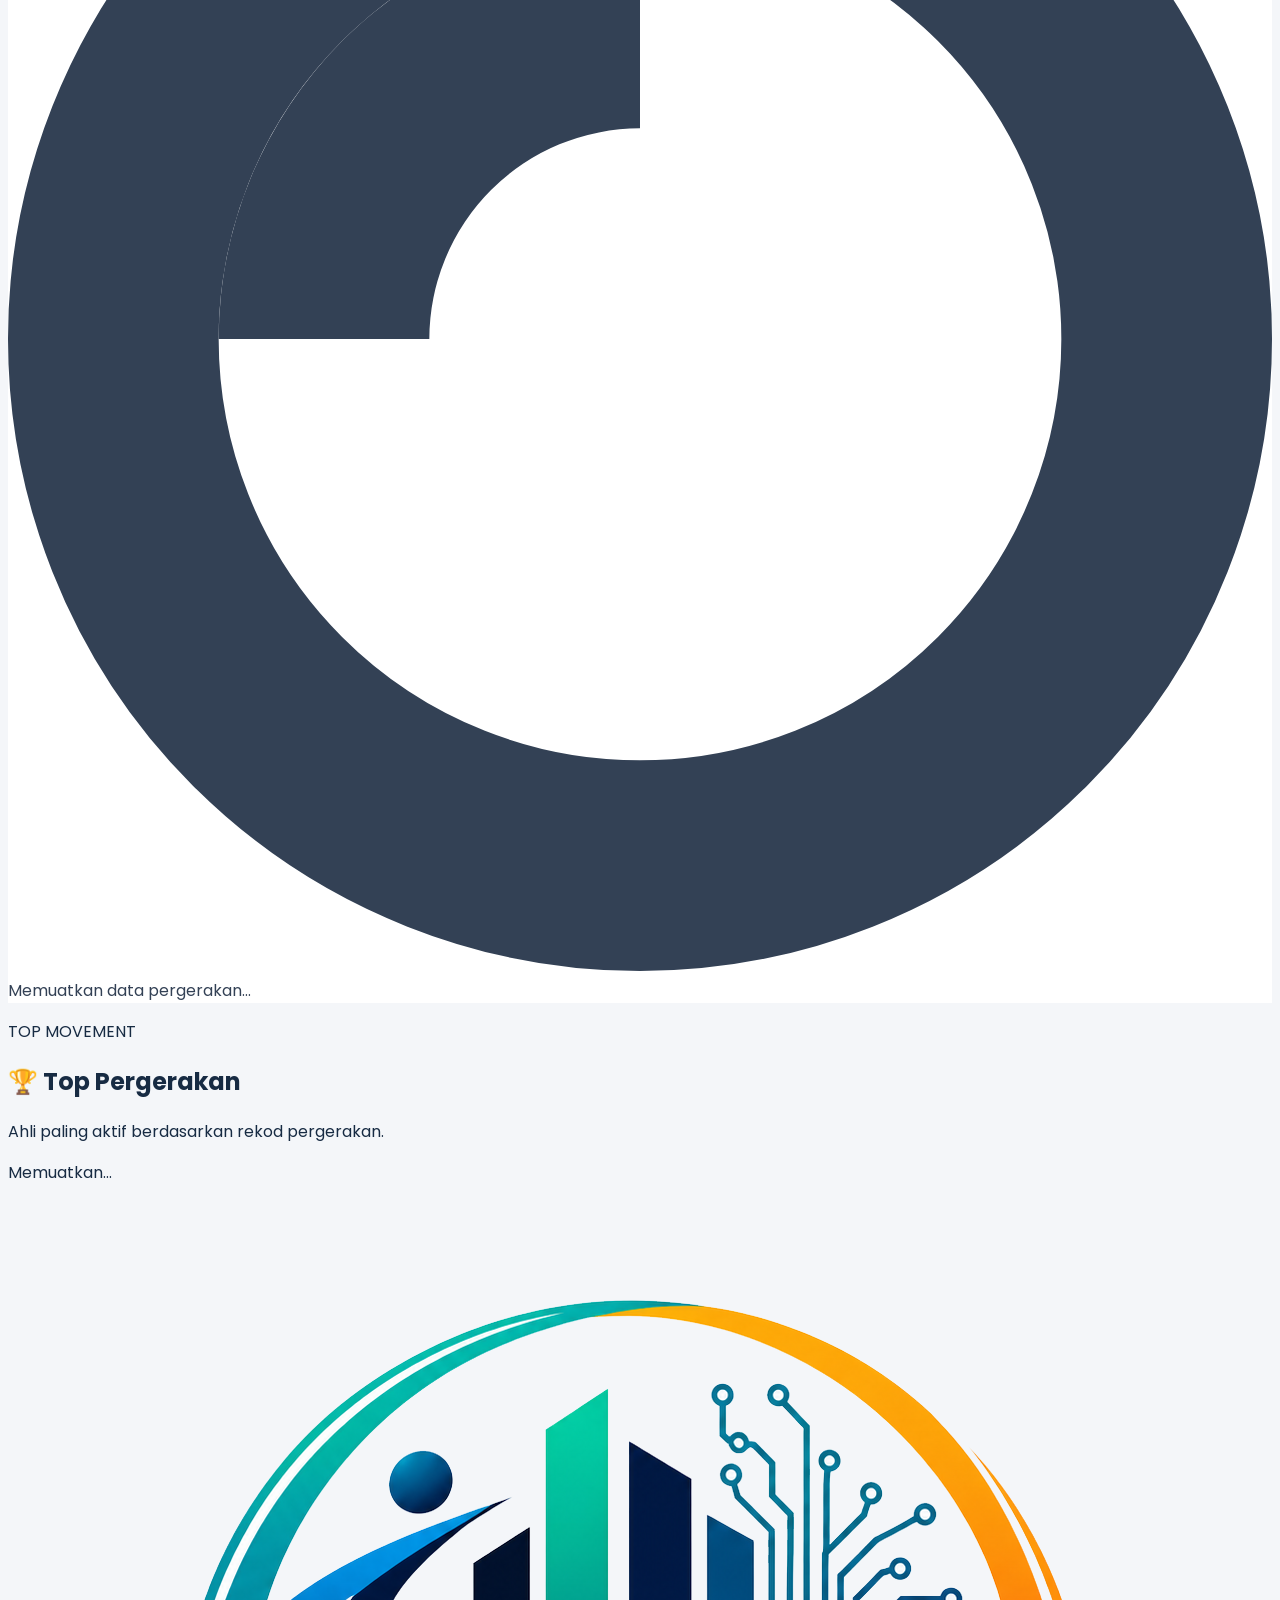
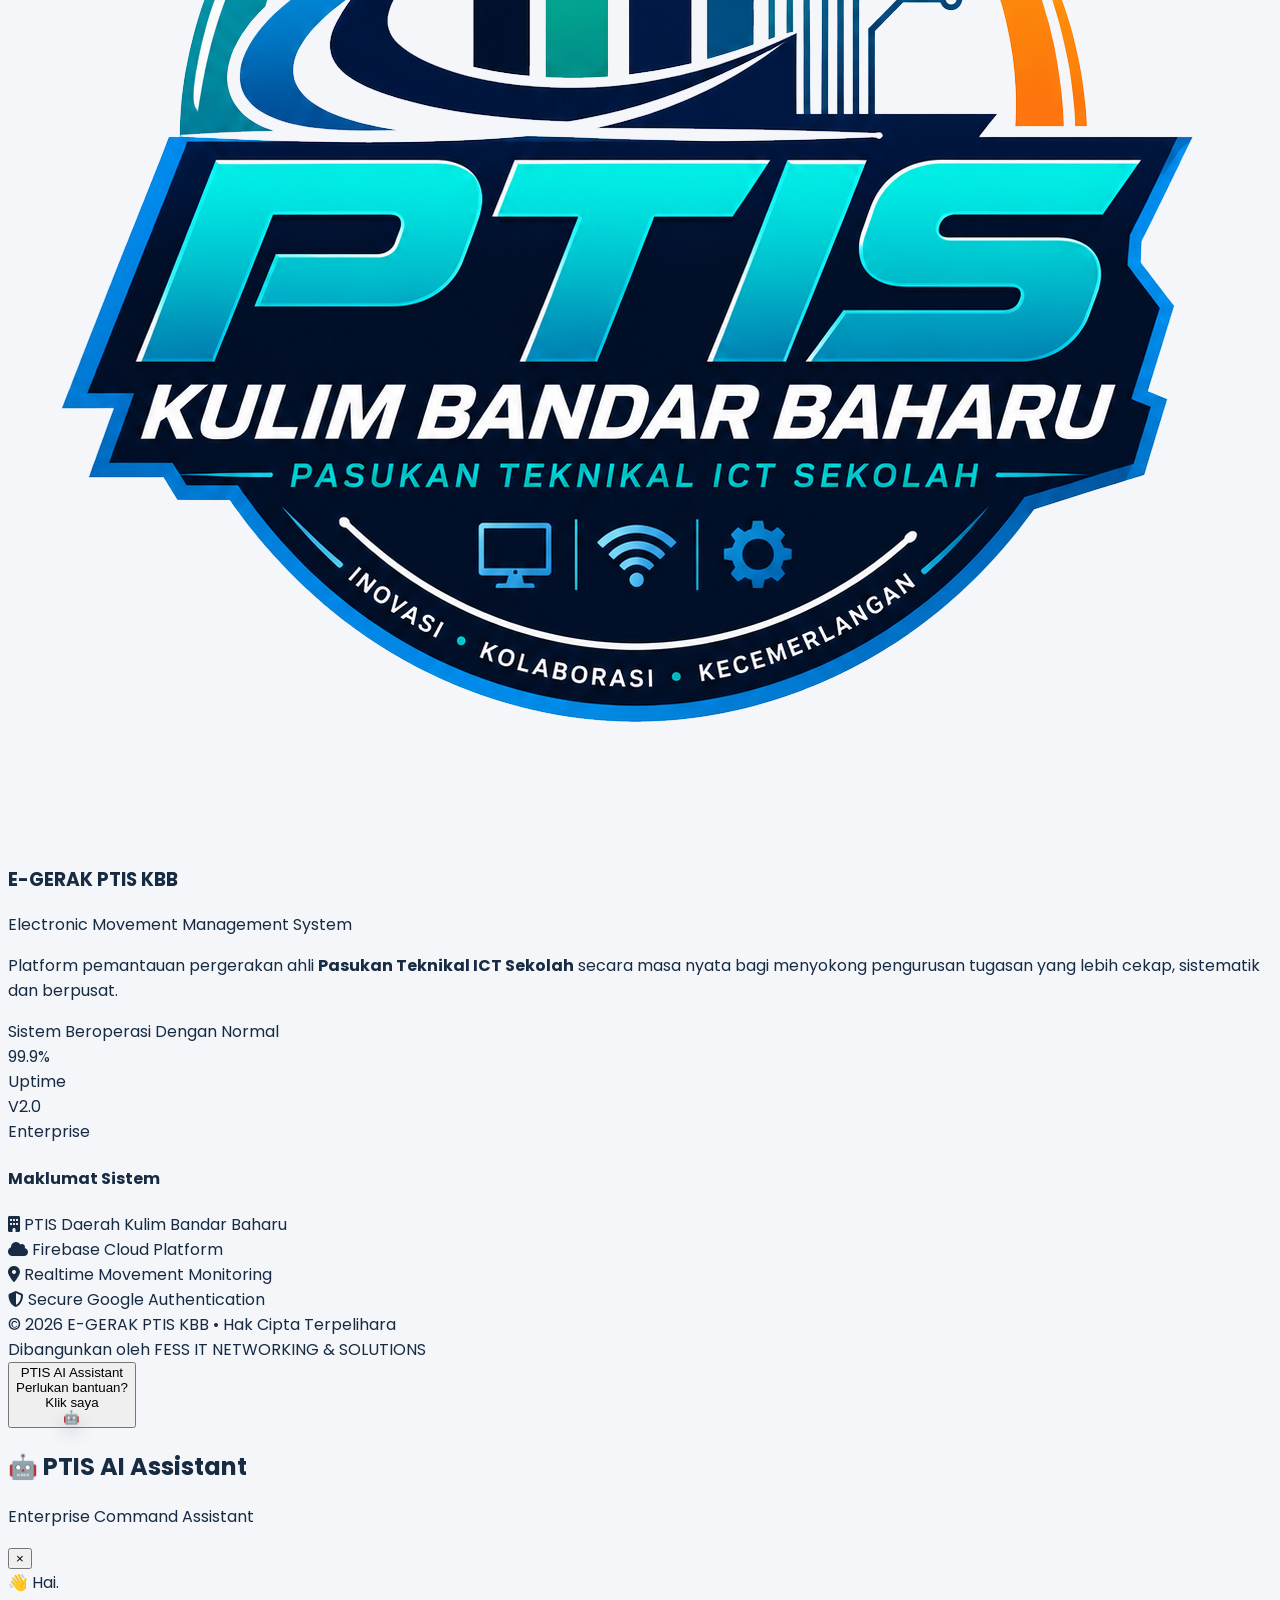
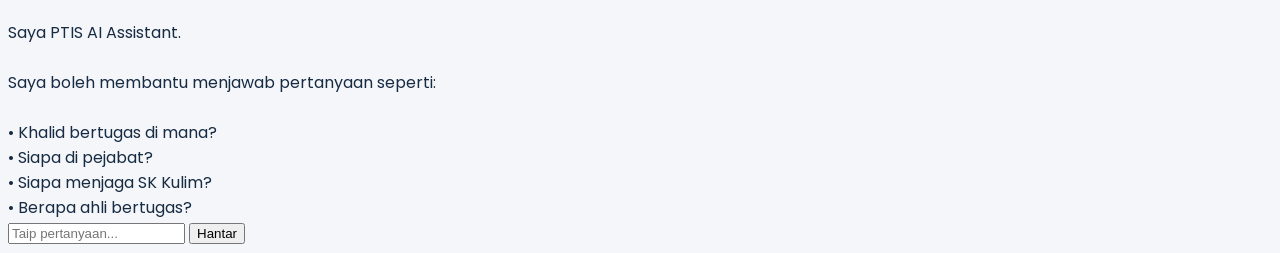
==== commit 243794d2: "Baiki kontras dan kemaskan jadual Pergerakan Semasa" ====
--- a/index.html
+++ b/index.html
@@ -519,6 +519,105 @@
   }
 }
 
+</style>
+
+<style>
+  /* Pergerakan Semasa — kontras untuk latar cerah */
+  #liveMovementContainer {
+    background: #fff;
+    color: #334155;
+  }
+
+  #liveMovementContainer thead th {
+    background: #0f172a;
+    color: #f1f5f9;
+    font-size: .875rem;
+  }
+
+  #liveMovementContainer tbody tr {
+    background: #fff;
+    border-bottom: 1px solid #e2e8f0;
+  }
+
+  #liveMovementContainer tbody tr:nth-child(even) {
+    background: #f8fafc;
+  }
+
+  #liveMovementContainer tbody tr:hover {
+    background: #eef6ff;
+  }
+
+  #liveMovementContainer tbody td {
+    padding-top: 16px;
+    padding-bottom: 16px;
+    vertical-align: top;
+    color: #334155;
+    font-size: .875rem;
+    line-height: 1.55;
+  }
+
+  /* Nama, jawatan dan masa */
+  #liveMovementContainer tbody td:first-child > div:first-child {
+    color: #0f172a;
+    font-weight: 750;
+  }
+
+  #liveMovementContainer tbody td:first-child .text-slate-500,
+  #liveMovementContainer tbody td:last-child {
+    color: #475569;
+  }
+
+  /* Maklumat staf yang turut serta */
+  #liveMovementContainer tbody td:first-child .text-cyan-300 {
+    color: #155e75;
+    background: #ecfeff;
+    border-color: #a5f3fc;
+    border-radius: 10px;
+  }
+
+  /* Lencana status: tona lebih gelap untuk latar cerah */
+  #liveMovementContainer tbody td:nth-child(2) > span {
+    color: #334155;
+    background: #f1f5f9;
+    border-color: #cbd5e1;
+    white-space: nowrap;
+  }
+
+  #liveMovementContainer tbody td:nth-child(2) > .text-green-300 {
+    color: #166534;
+    background: #f0fdf4;
+    border-color: #bbf7d0;
+  }
+
+  #liveMovementContainer tbody td:nth-child(2) > .text-yellow-300 {
+    color: #854d0e;
+    background: #fefce8;
+    border-color: #fde68a;
+  }
+
+  #liveMovementContainer tbody td:nth-child(2) > .text-blue-300 {
+    color: #1e40af;
+    background: #eff6ff;
+    border-color: #bfdbfe;
+  }
+
+  #liveMovementContainer tbody td:nth-child(2) > .text-purple-300 {
+    color: #6b21a8;
+    background: #faf5ff;
+    border-color: #e9d5ff;
+  }
+
+  #liveMovementContainer tbody td:nth-child(2) > .text-cyan-300 {
+    color: #155e75;
+    background: #ecfeff;
+    border-color: #a5f3fc;
+  }
+
+  #liveMovementContainer tbody td:nth-child(2) > .text-red-300 {
+    color: #991b1b;
+    background: #fef2f2;
+    border-color: #fecaca;
+  }
 </style>
 
 </head>
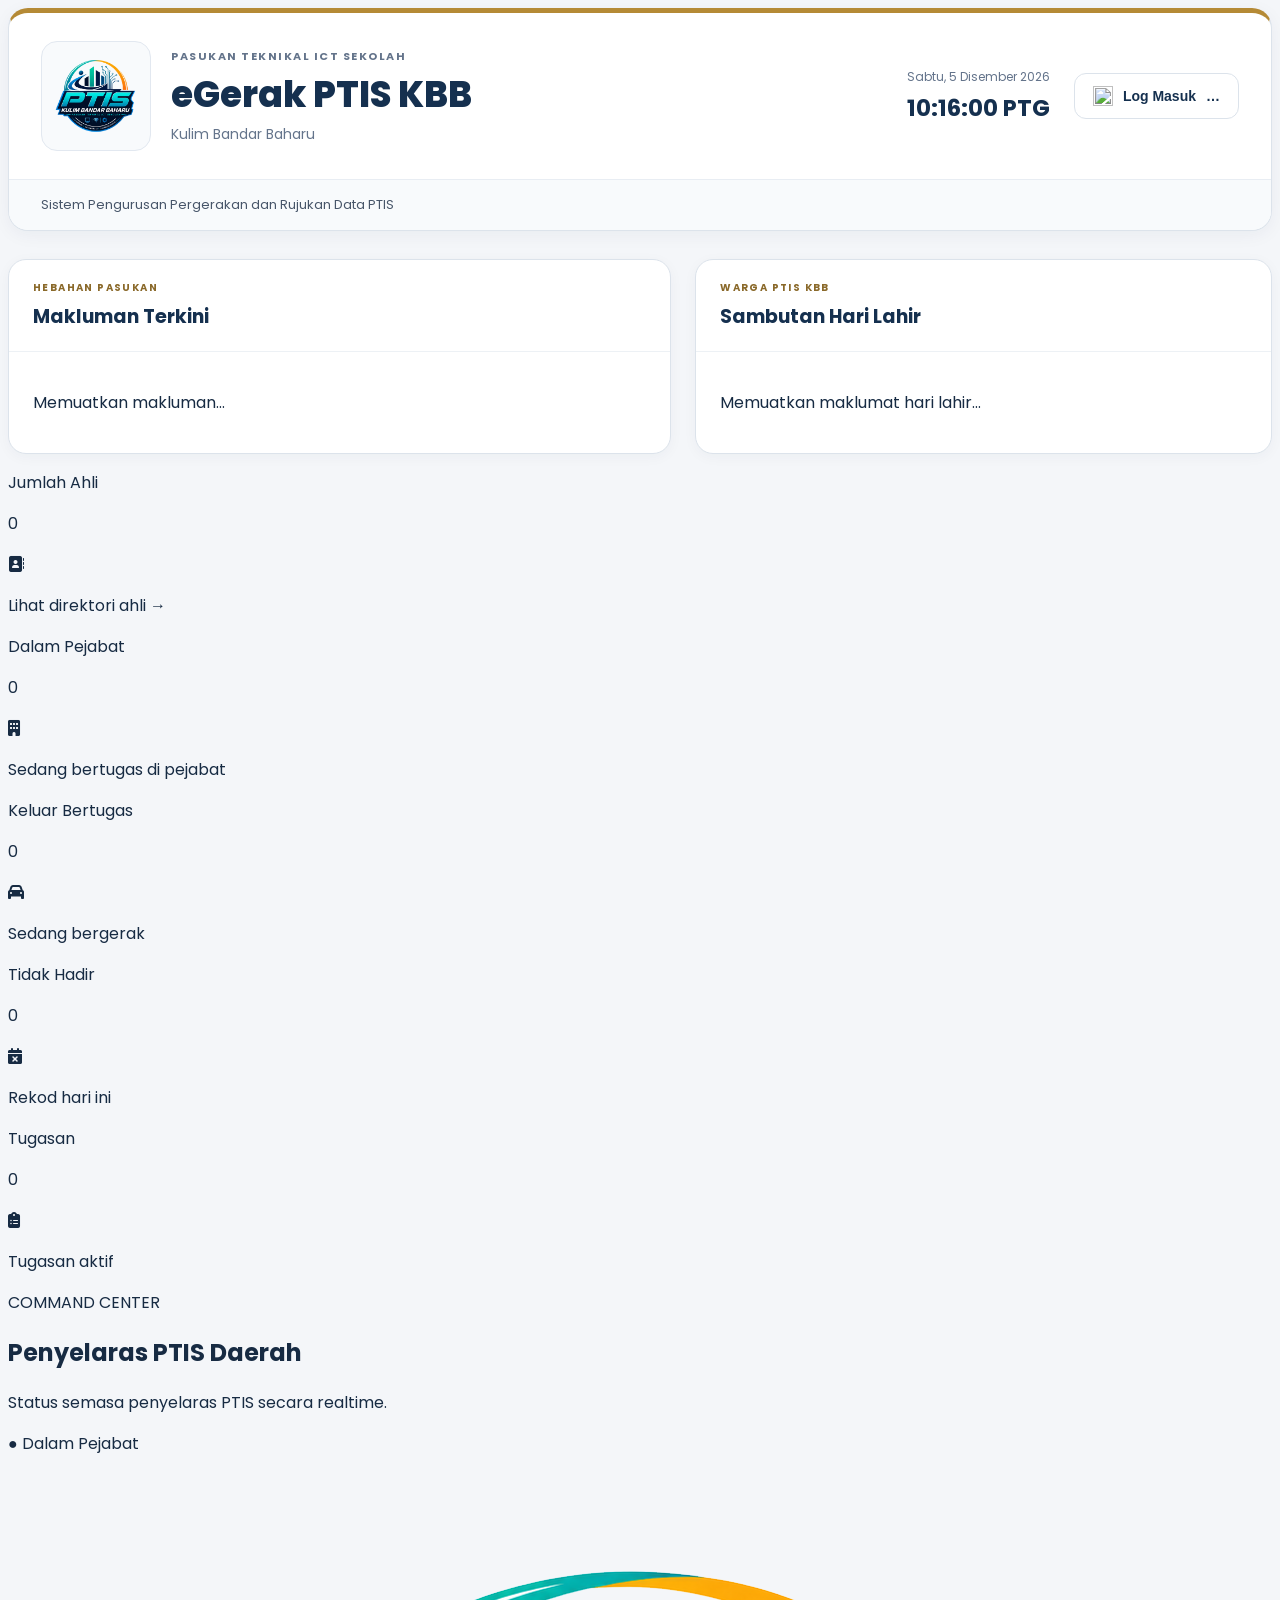
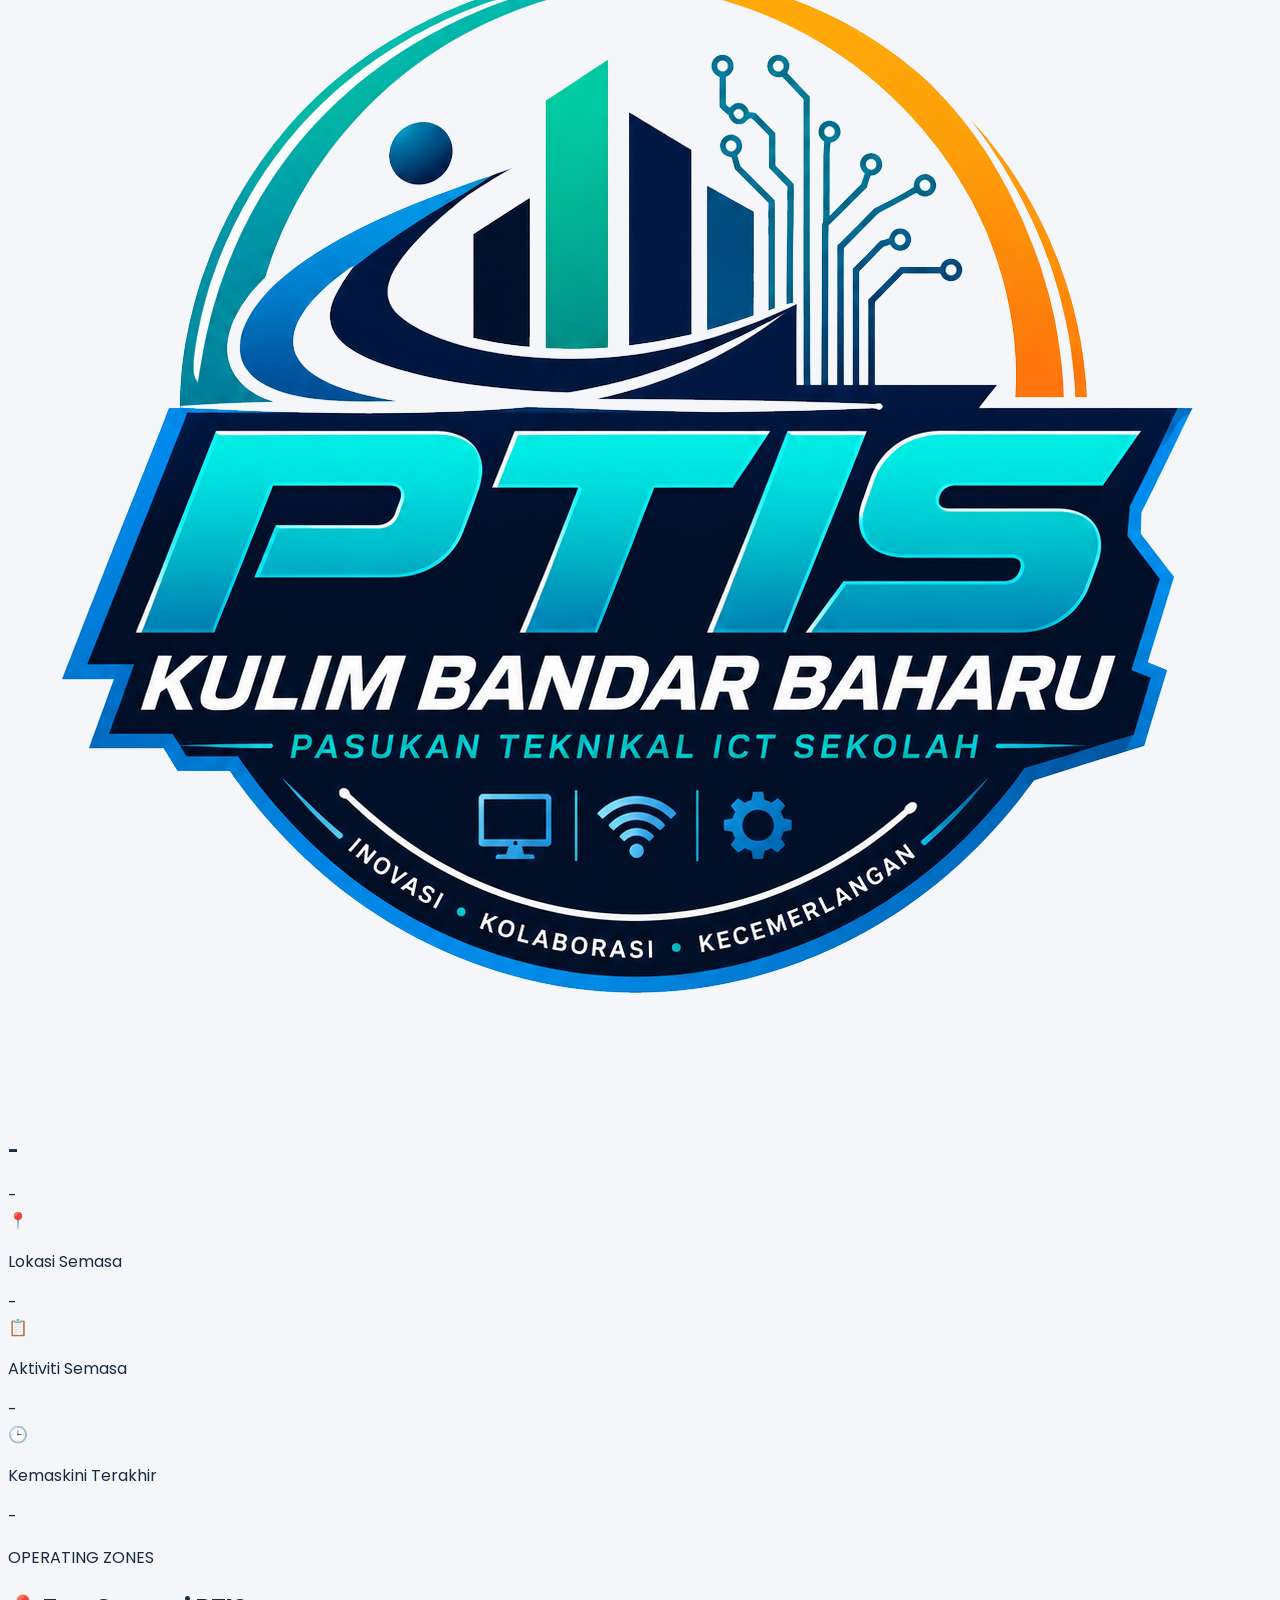
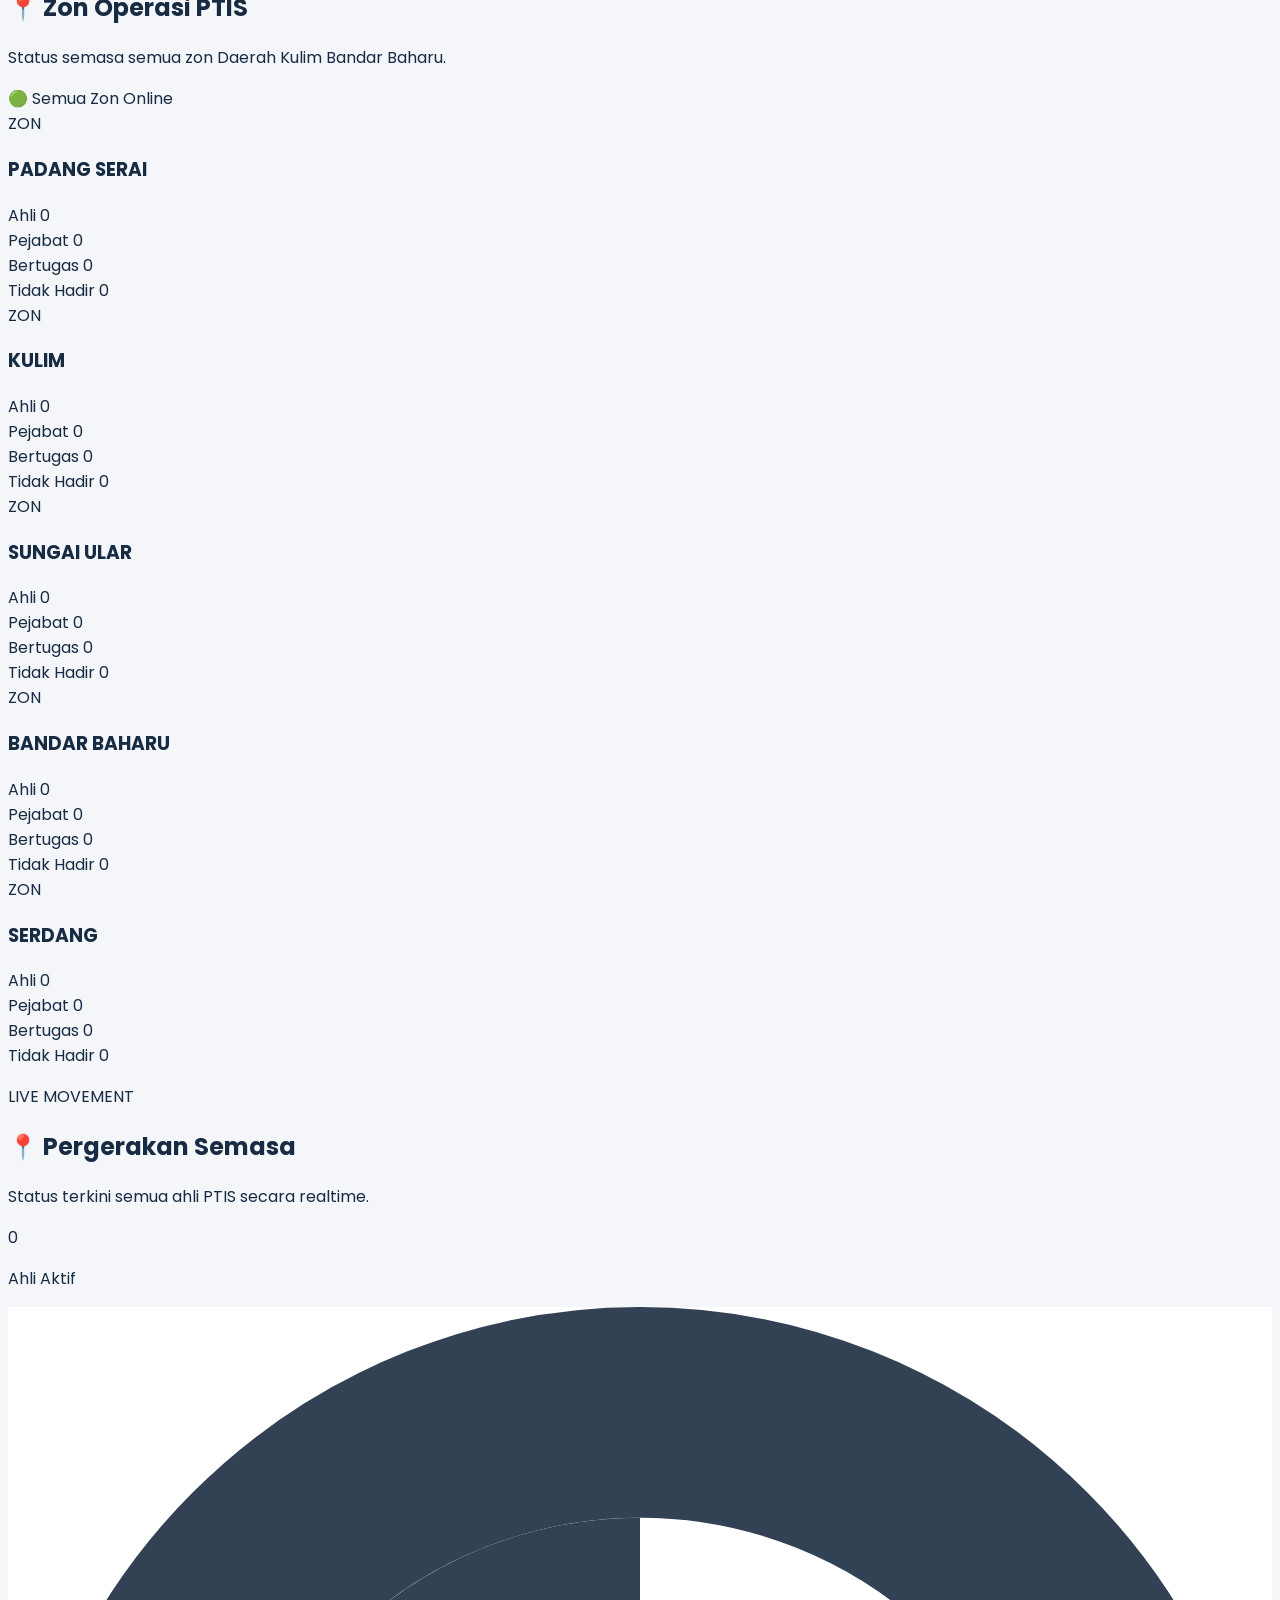
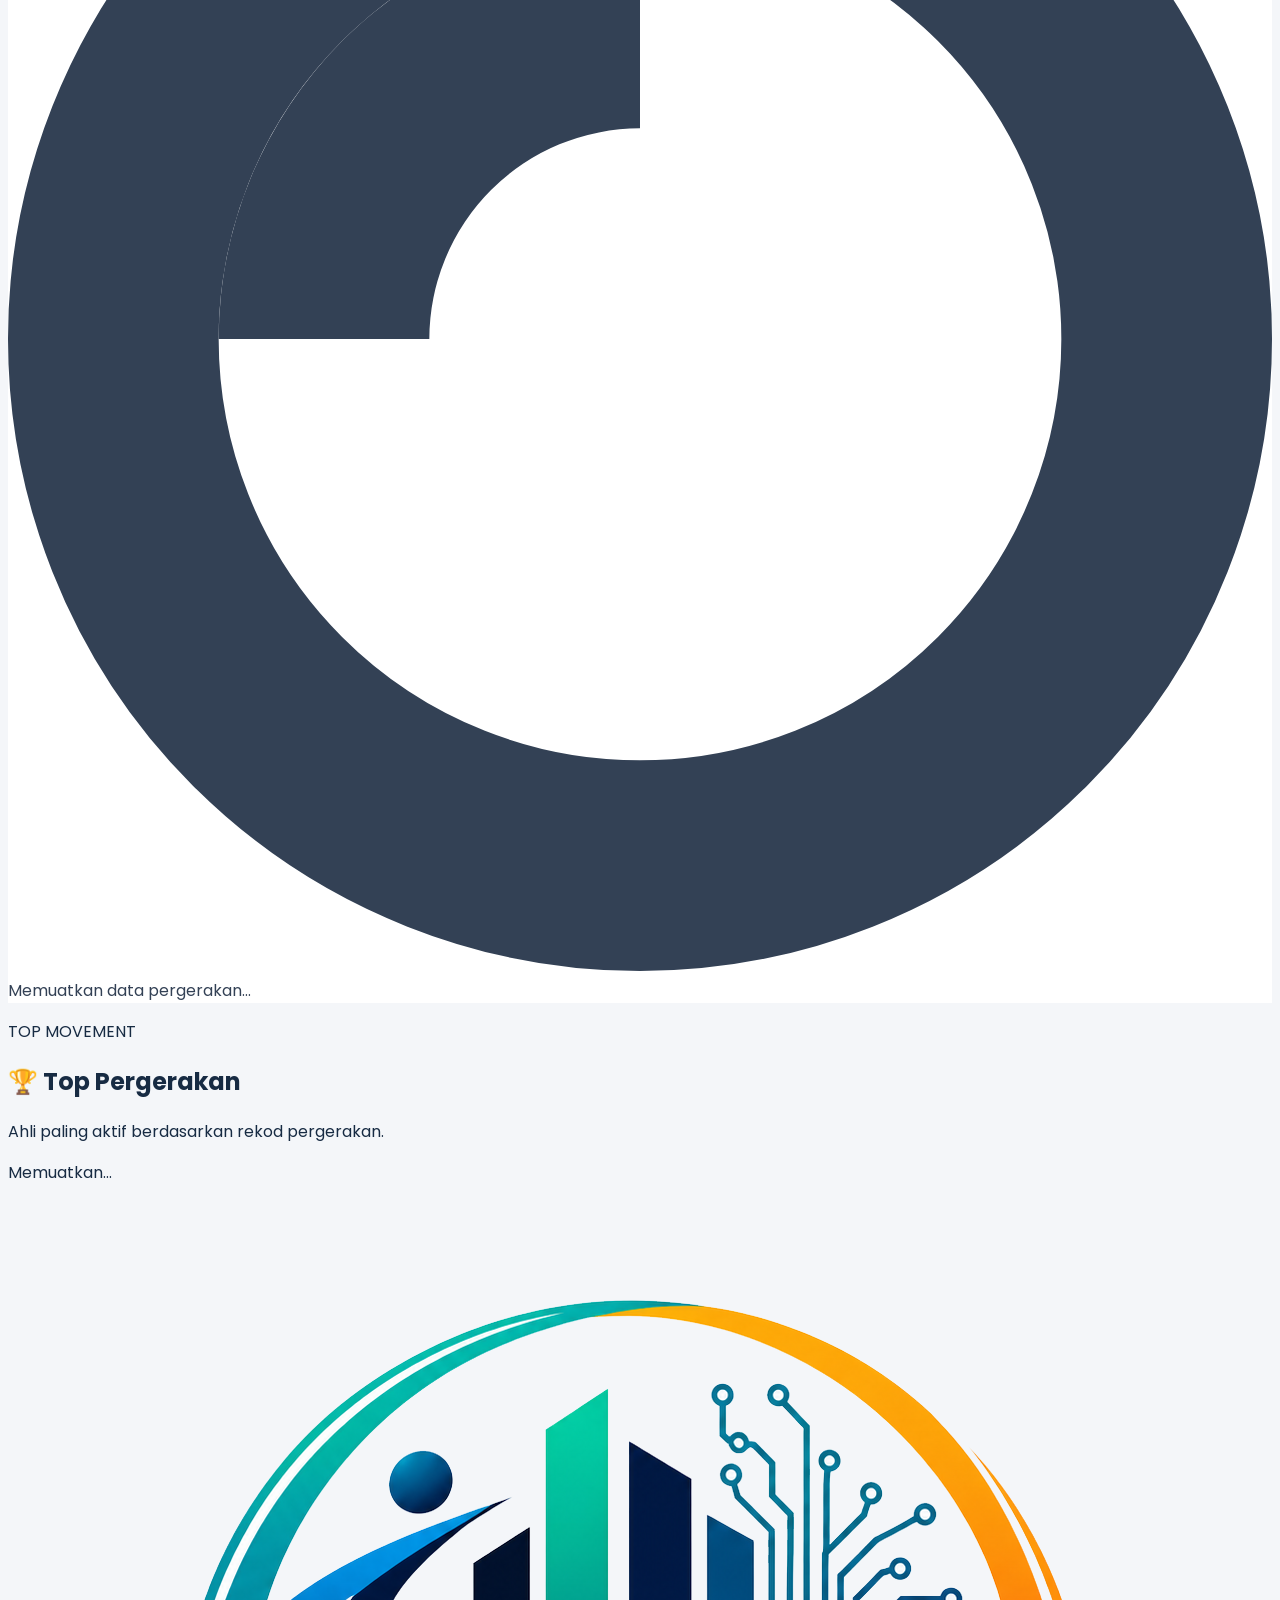
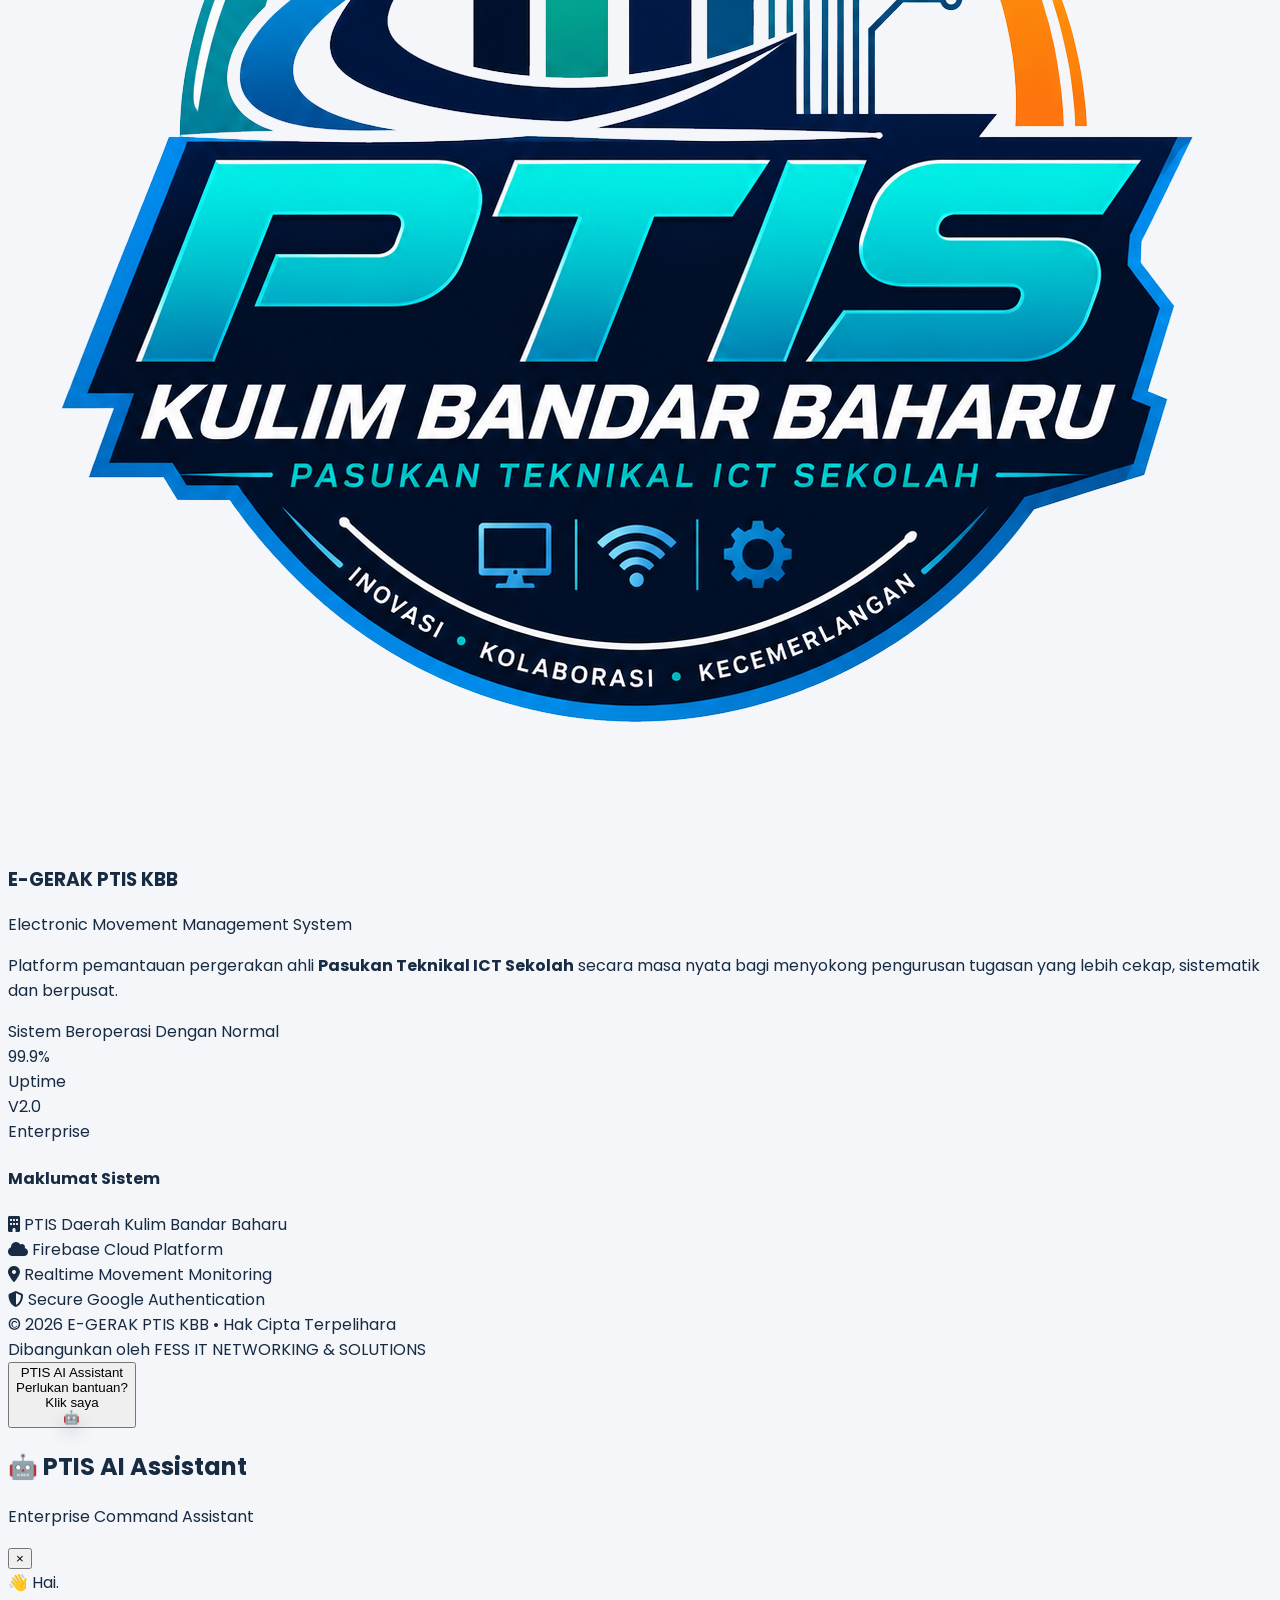
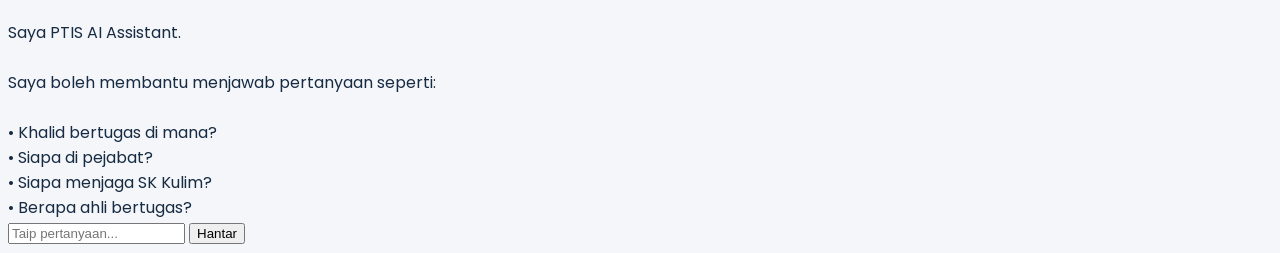
==== commit a998de36: "Tambah paparan butiran pada kad status dashboard" ====
--- a/index.html
+++ b/index.html
@@ -618,6 +618,27 @@
     background: #fef2f2;
     border-color: #fecaca;
   }
+</style>
+
+
+<style>
+.status-summary-card { cursor:pointer; transition:box-shadow .2s,transform .2s; }
+.status-summary-card:hover { transform:translateY(-2px);box-shadow:0 8px 24px #0f172a14; }
+.status-summary-card:focus-visible { outline:3px solid #2563eb;outline-offset:4px; }
+#statusDetailsDialog { width:min(760px,calc(100% - 24px));max-height:88dvh;padding:0;border:1px solid #dbe3ef;border-radius:20px;background:#fff;color:#0f172a;box-shadow:0 24px 80px #0f172a33; }
+#statusDetailsDialog::backdrop { background:#0f172a99; }
+.status-dialog-header { padding:22px 24px;border-bottom:1px solid #e2e8f0;display:flex;justify-content:space-between;align-items:start;gap:16px; }
+#statusDetailsTitle { font-size:22px;font-weight:800;margin:0; }
+#statusDetailsClose { border:1px solid #cbd5e1;border-radius:10px;padding:8px 14px;background:#f8fafc;color:#334155;cursor:pointer; }
+.status-dialog-content { padding:20px 24px; }
+#statusDetailsSearch { width:100%;padding:12px 14px;border:1px solid #cbd5e1;border-radius:10px;background:white;color:#0f172a;font-size:16px; }
+#statusDetailsCount { margin:12px 0;color:#64748b;font-size:13px; }
+#statusDetailsList { display:grid;gap:12px;max-height:54dvh;overflow:auto; }
+.status-detail-item { border:1px solid #e2e8f0;border-radius:14px;padding:16px;background:#f8fafc;overflow-wrap:anywhere; }
+.status-detail-item h3 { font-weight:800;margin:0 0 6px;color:#0f172a; }
+.status-detail-item p { margin:5px 0;font-size:14px;color:#475569; }
+.status-detail-item .status-detail-badge { display:inline-block;border-radius:8px;padding:3px 8px;background:#e0f2fe;color:#075985;font-size:12px;font-weight:700; }
+@media(max-width:600px) { .status-dialog-header,.status-dialog-content { padding:16px; } }
 </style>
 
 </head>
@@ -830,7 +851,7 @@
 </div>
 
 <!-- ================= DALAM PEJABAT ================= -->
-<div class="rounded-2xl border border-slate-200 bg-white p-6 shadow-sm">
+<div data-status-card="office" role="button" tabindex="0" aria-haspopup="dialog" aria-controls="statusDetailsDialog" class="status-summary-card rounded-2xl border border-slate-200 bg-white p-6 shadow-sm">
     <div class="flex items-start justify-between gap-4">
         <div>
             <p class="text-sm font-semibold text-slate-600">
@@ -853,7 +874,7 @@
 </div>
 
 <!-- ================= KELUAR BERTUGAS ================= -->
-<div class="rounded-2xl border border-slate-200 bg-white p-6 shadow-sm">
+<div data-status-card="movement" role="button" tabindex="0" aria-haspopup="dialog" aria-controls="statusDetailsDialog" class="status-summary-card rounded-2xl border border-slate-200 bg-white p-6 shadow-sm">
     <div class="flex items-start justify-between gap-4">
         <div>
             <p class="text-sm font-semibold text-slate-600">
@@ -876,7 +897,7 @@
 </div>
 
 <!-- ================= TIDAK HADIR ================= -->
-<div class="rounded-2xl border border-slate-200 bg-white p-6 shadow-sm">
+<div data-status-card="leave" role="button" tabindex="0" aria-haspopup="dialog" aria-controls="statusDetailsDialog" class="status-summary-card rounded-2xl border border-slate-200 bg-white p-6 shadow-sm">
     <div class="flex items-start justify-between gap-4">
         <div>
             <p class="text-sm font-semibold text-slate-600">
@@ -899,7 +920,7 @@
 </div>
 
 <!-- ================= TUGASAN ================= -->
-<div class="rounded-2xl border border-slate-200 bg-white p-6 shadow-sm">
+<div data-status-card="tasks" role="button" tabindex="0" aria-haspopup="dialog" aria-controls="statusDetailsDialog" class="status-summary-card rounded-2xl border border-slate-200 bg-white p-6 shadow-sm">
     <div class="flex items-start justify-between gap-4">
         <div>
             <p class="text-sm font-semibold text-slate-600">
@@ -2500,6 +2521,21 @@
 
 <script type="module" src="assets/js/makluman.js"></script>
 
+
+<dialog id="statusDetailsDialog" aria-labelledby="statusDetailsTitle">
+  <div class="status-dialog-header">
+    <div><h2 id="statusDetailsTitle">Maklumat ahli</h2>
+    <p style="margin:6px 0 0;color:#64748b;font-size:13px">Status terakhir yang direkodkan dalam sistem.</p></div>
+    <button type="button" id="statusDetailsClose" aria-label="Tutup maklumat">Tutup ×</button>
+  </div>
+  <div class="status-dialog-content">
+    <label for="statusDetailsSearch" style="display:block;margin-bottom:8px;font-size:14px;font-weight:600">Cari nama, zon atau aktiviti</label>
+    <input id="statusDetailsSearch" type="search" placeholder="Taip untuk mencari..." autocomplete="off">
+    <p id="statusDetailsCount" role="status"></p>
+    <div id="statusDetailsList"></div>
+  </div>
+</dialog>
+
 </body>
 
 </html>
